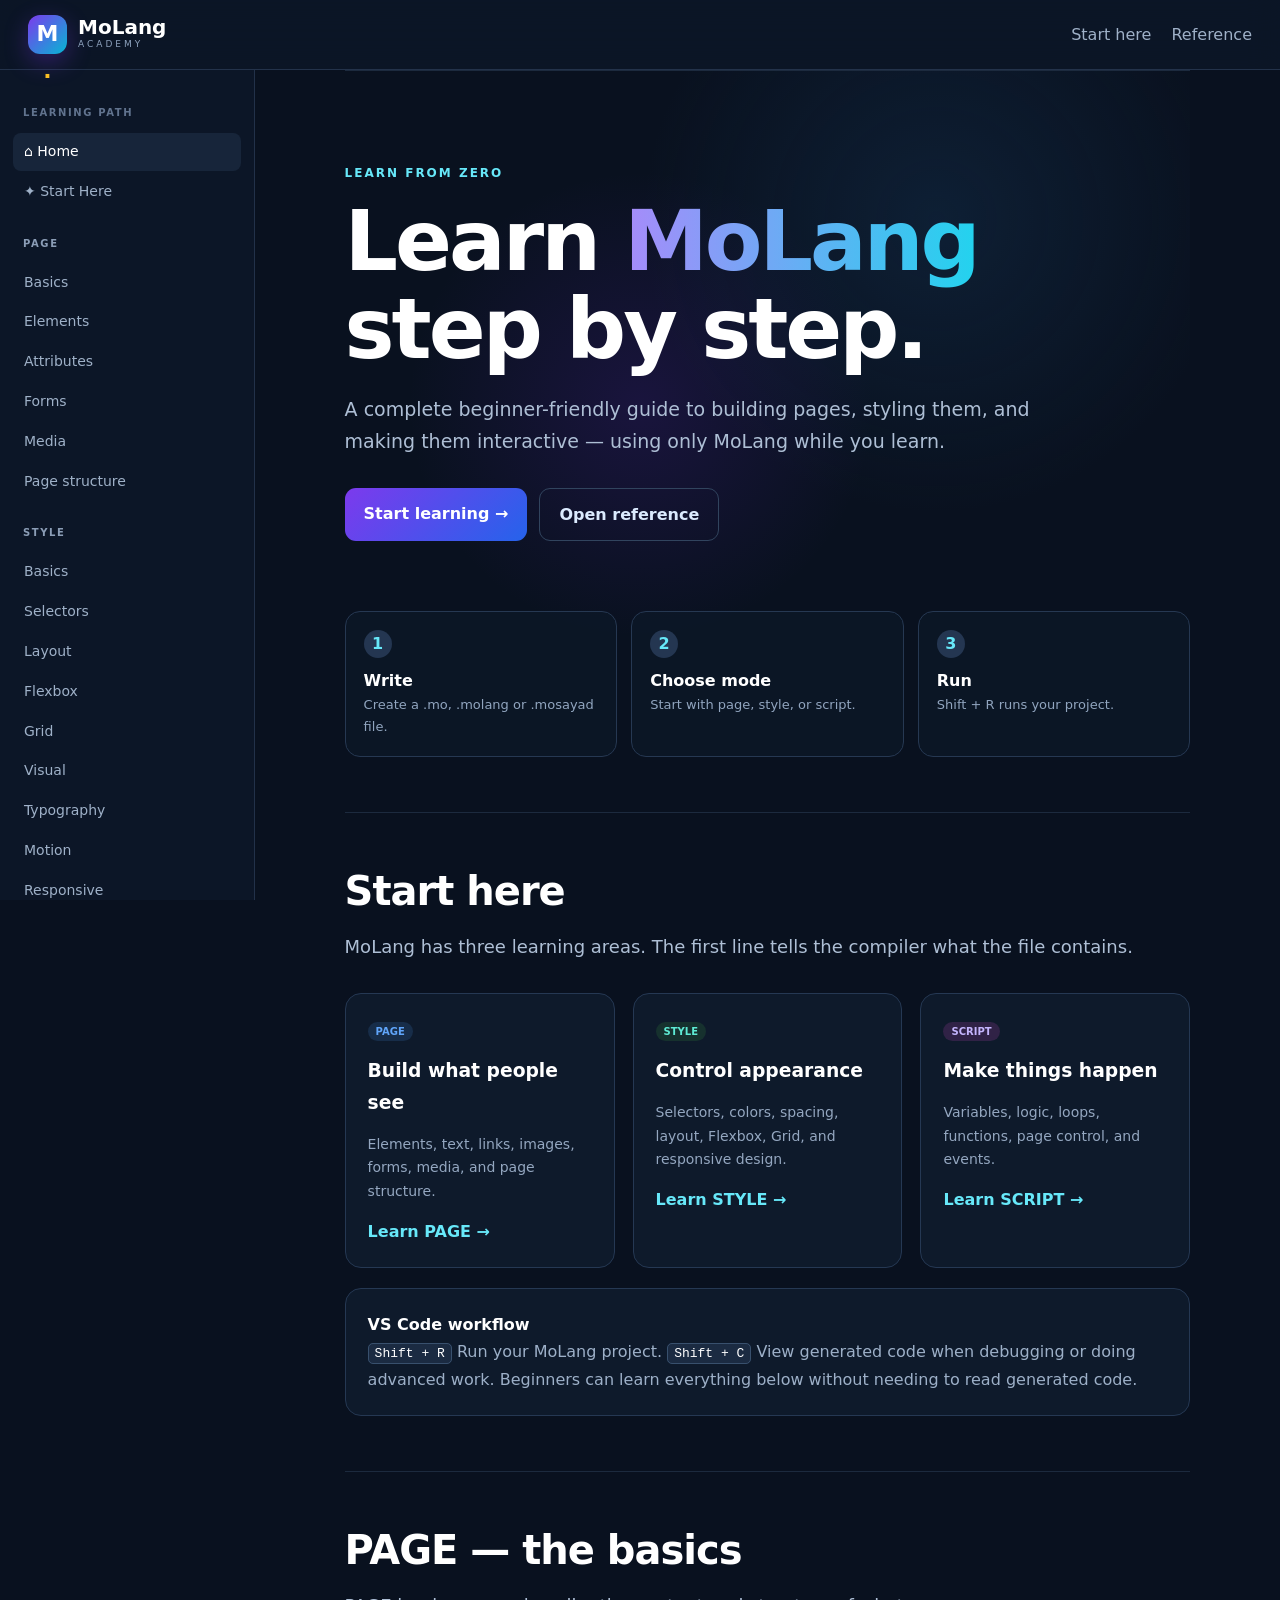
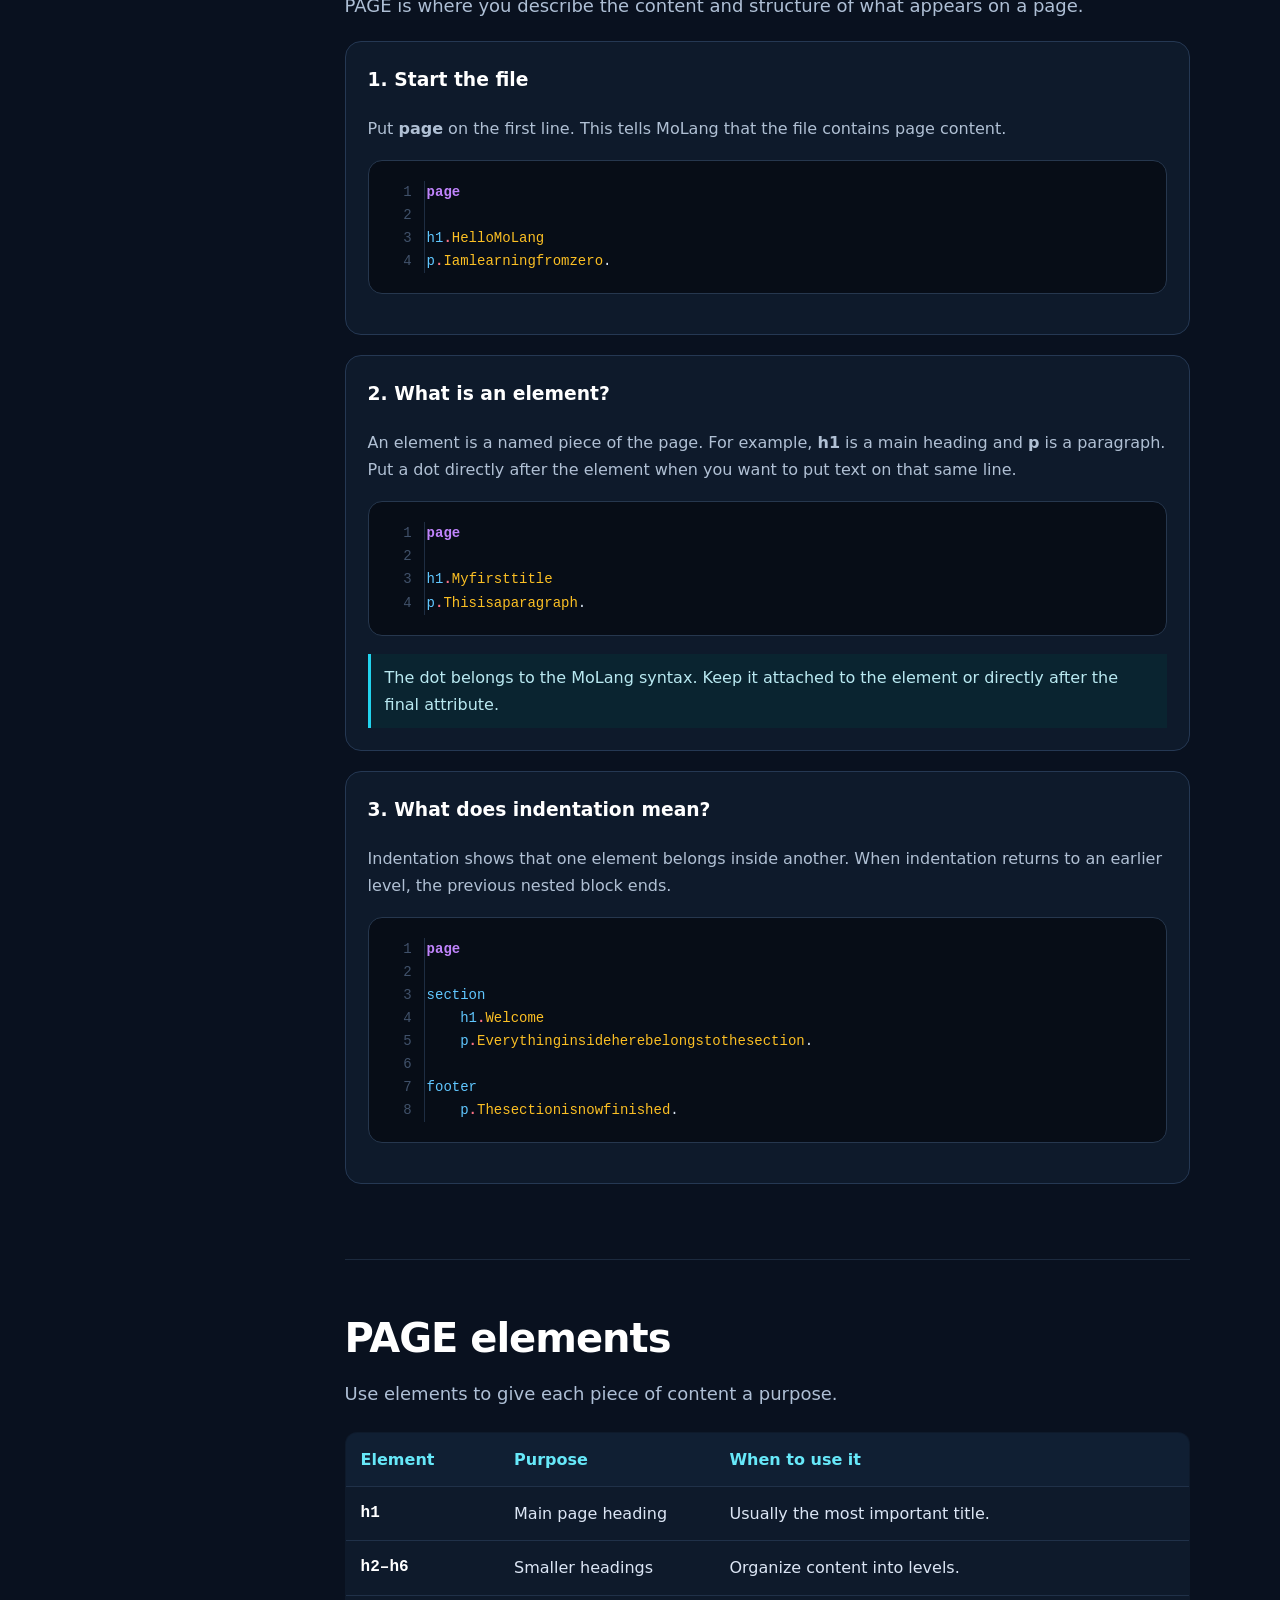
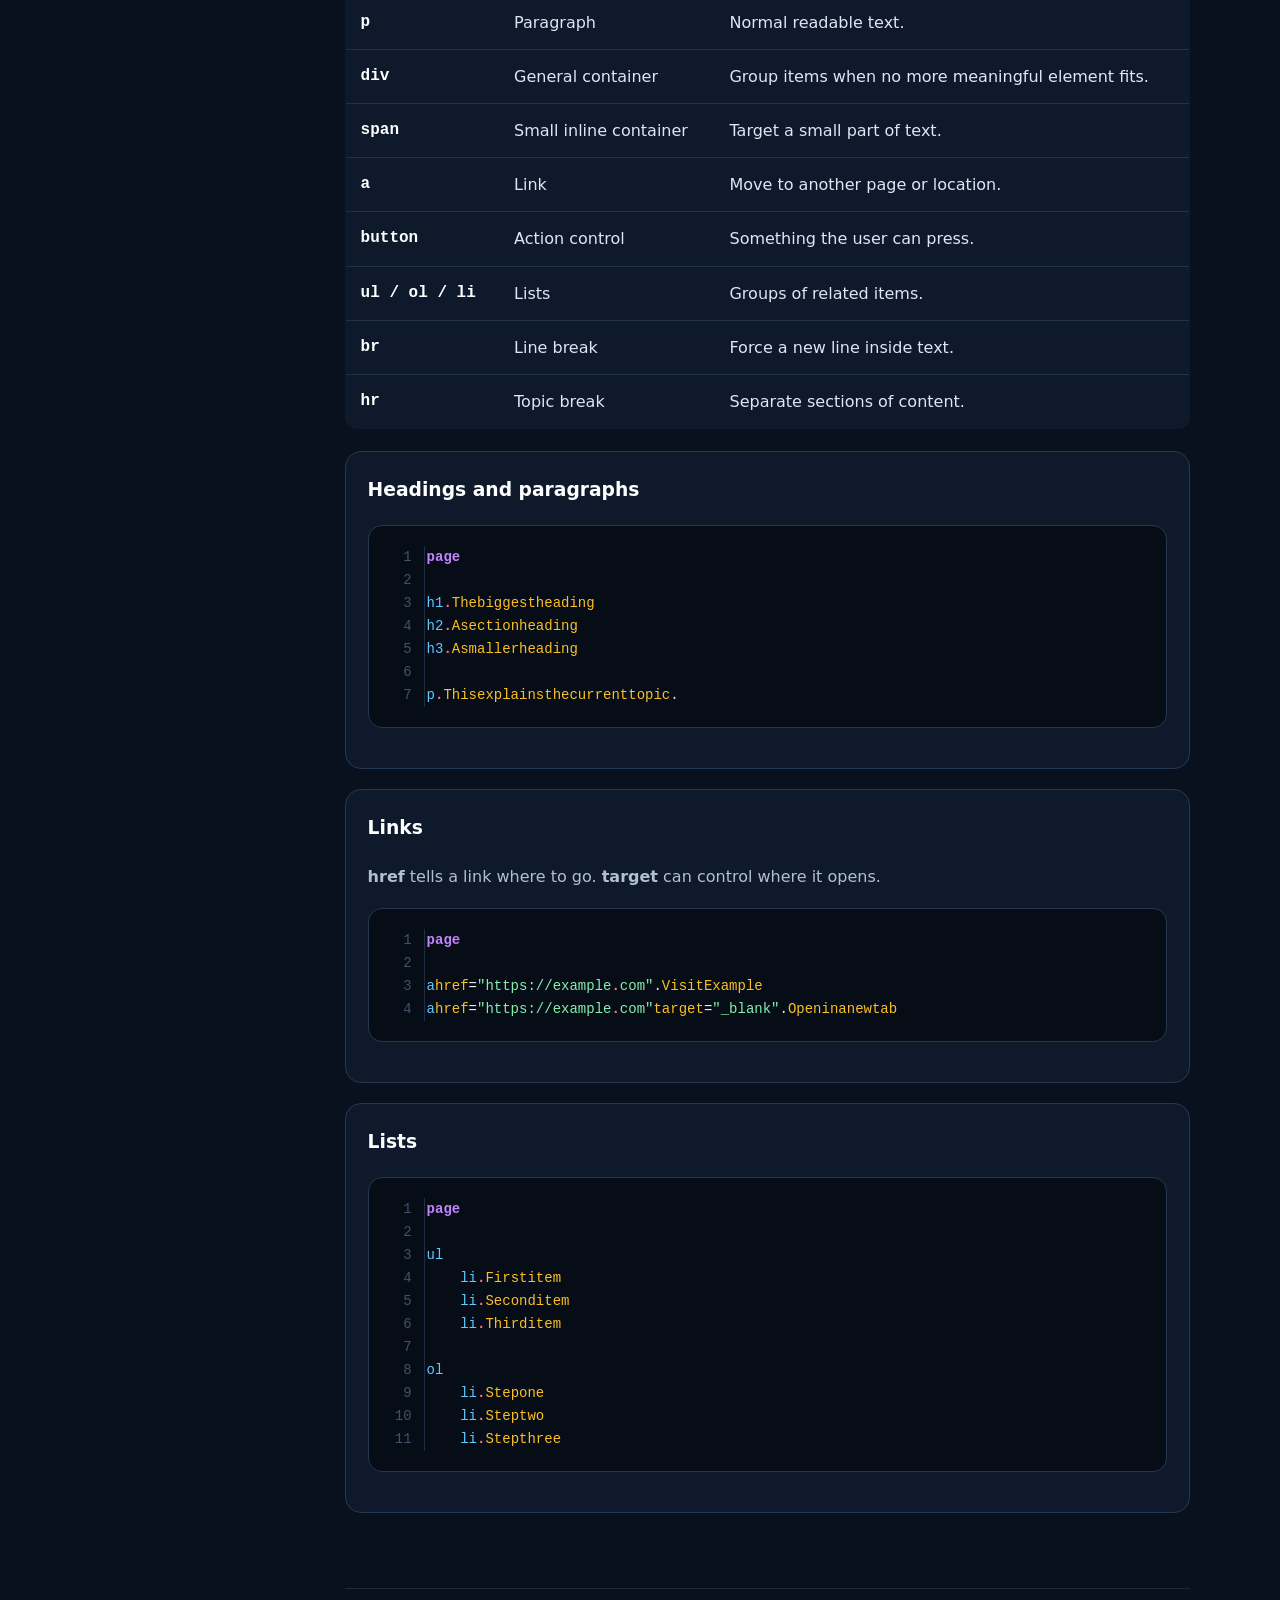
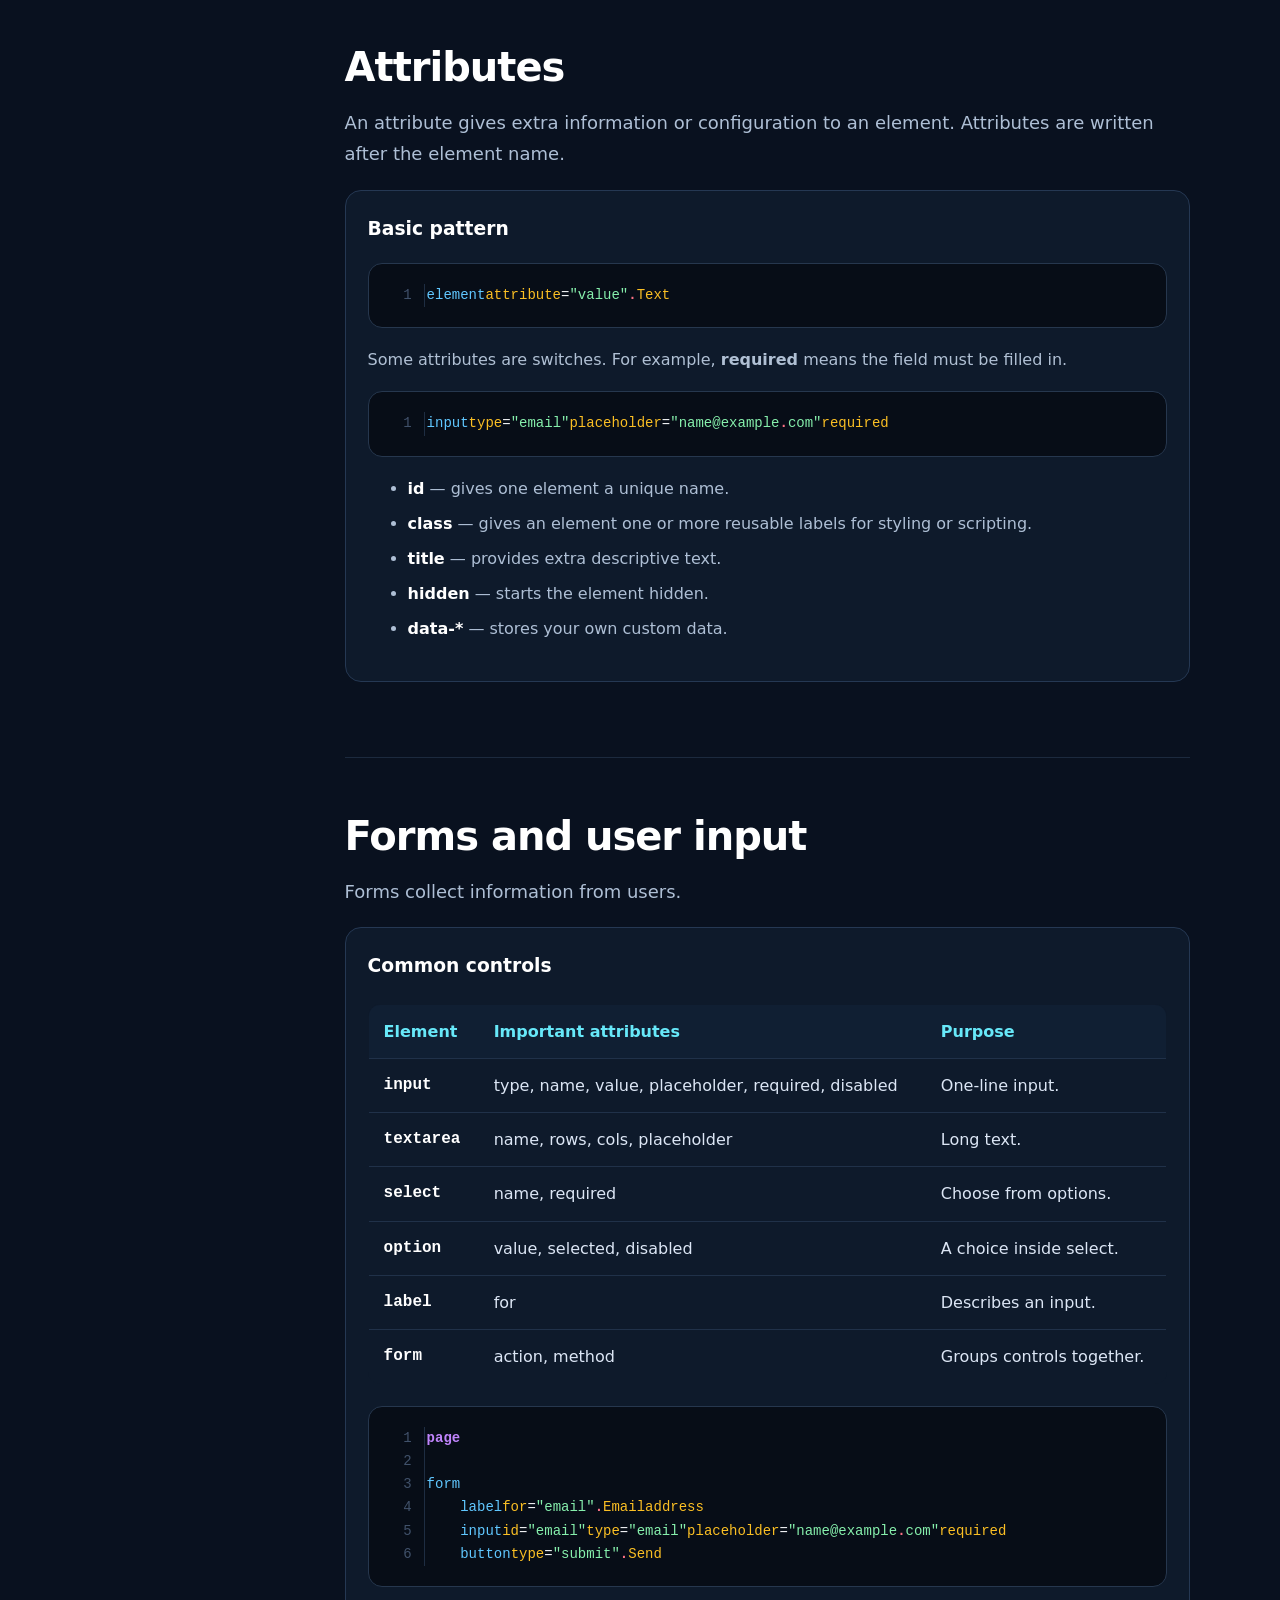
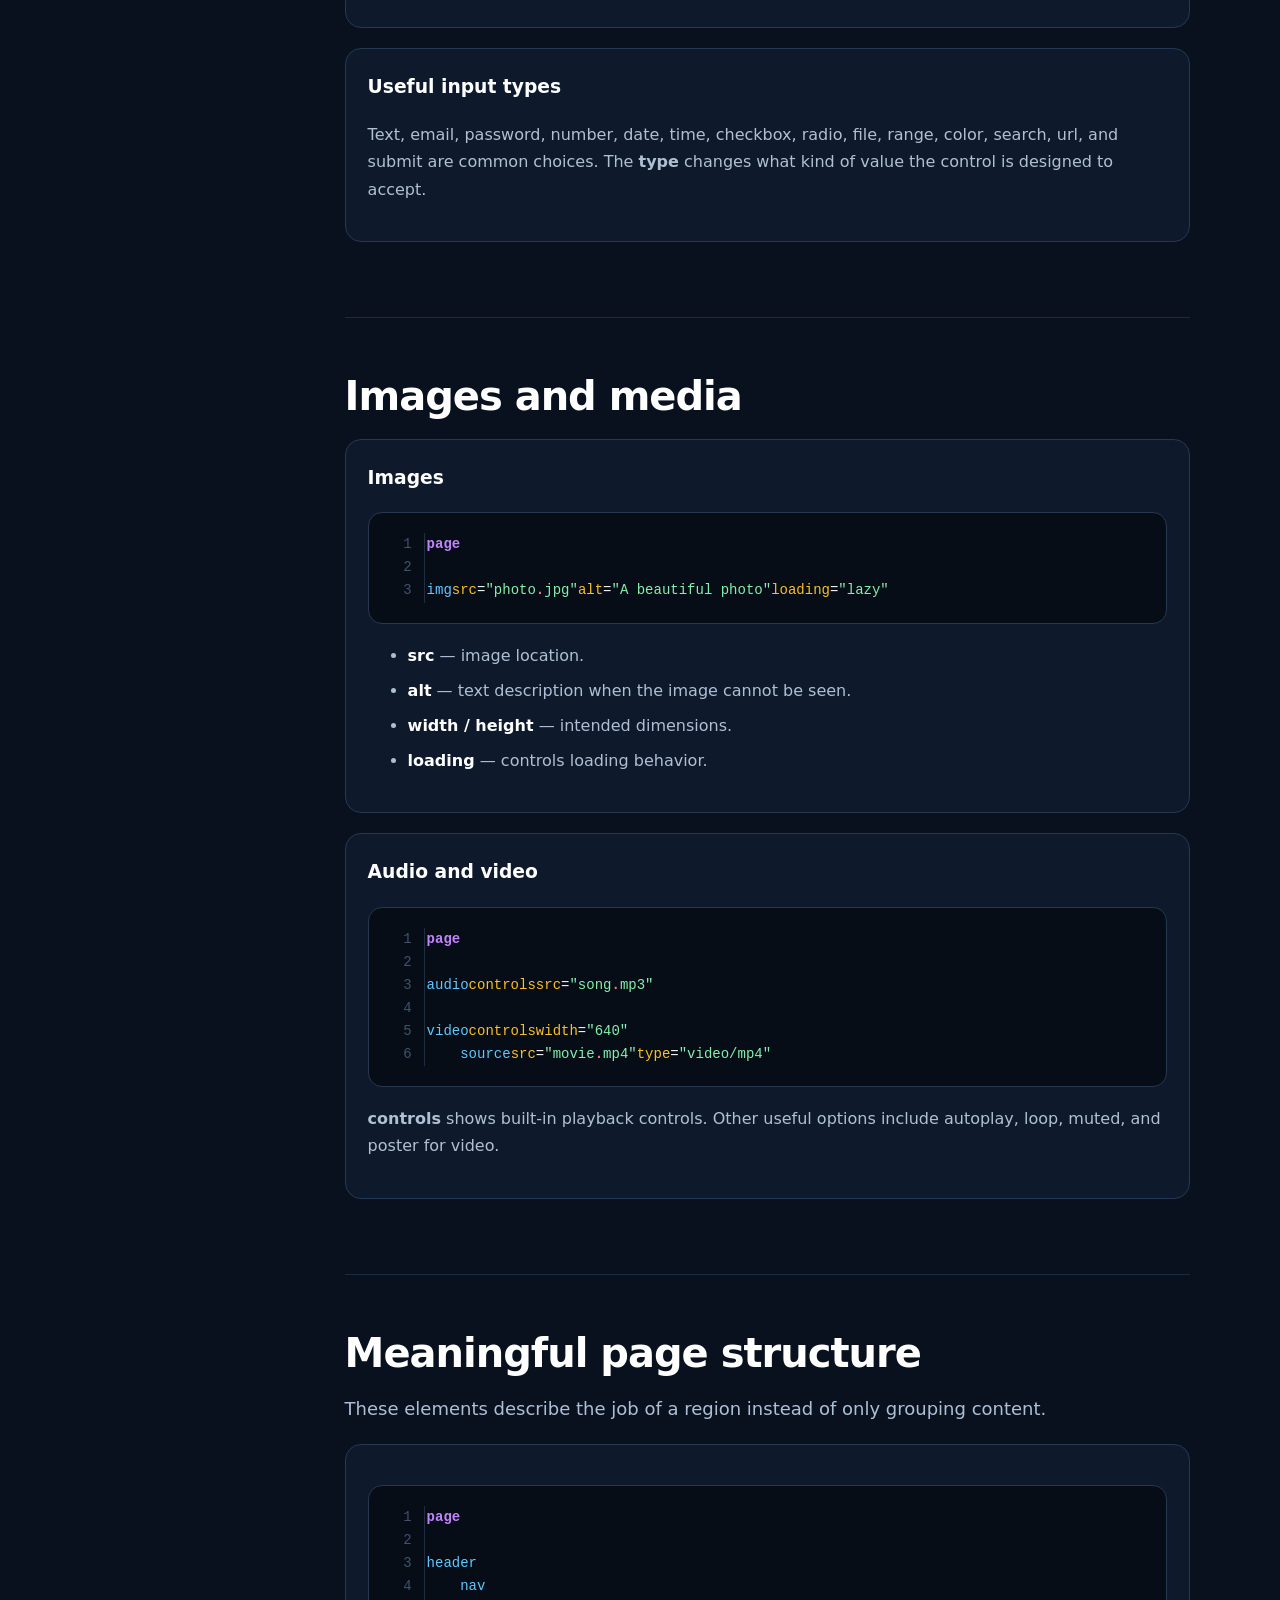
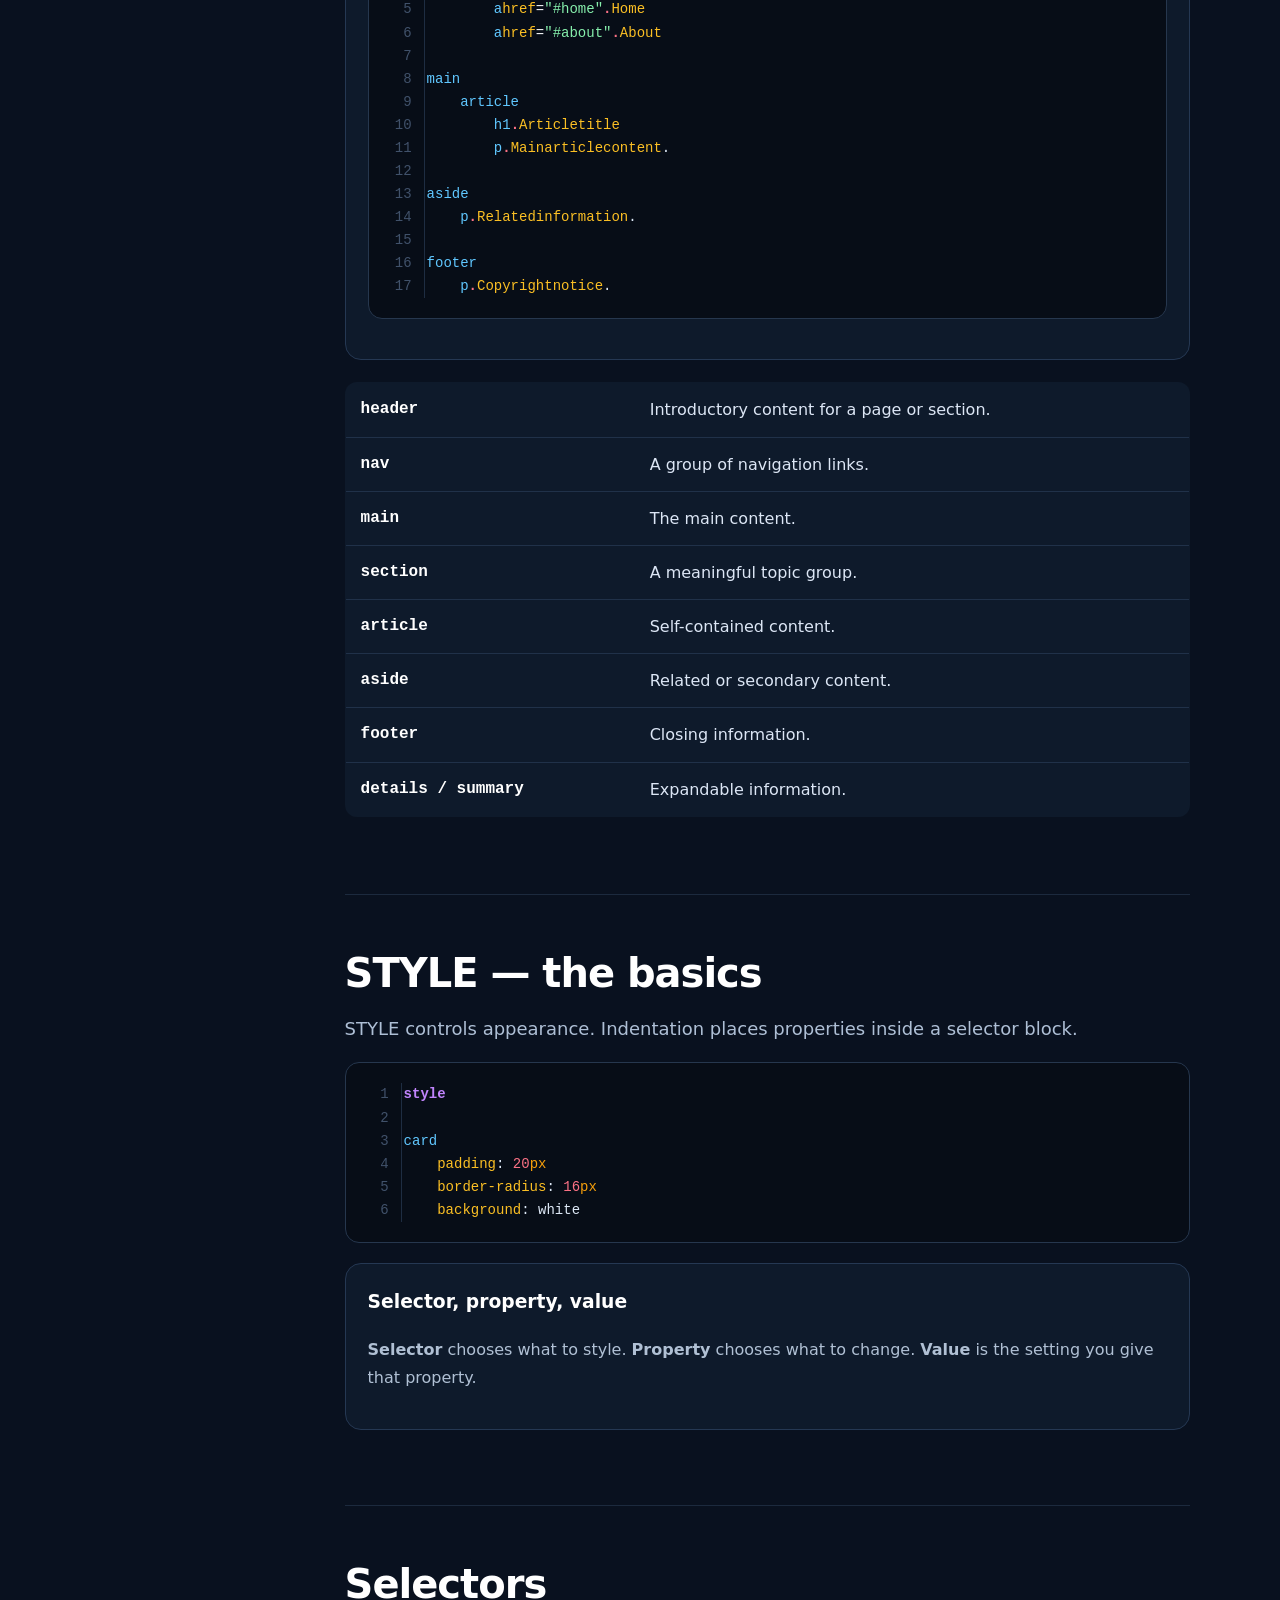
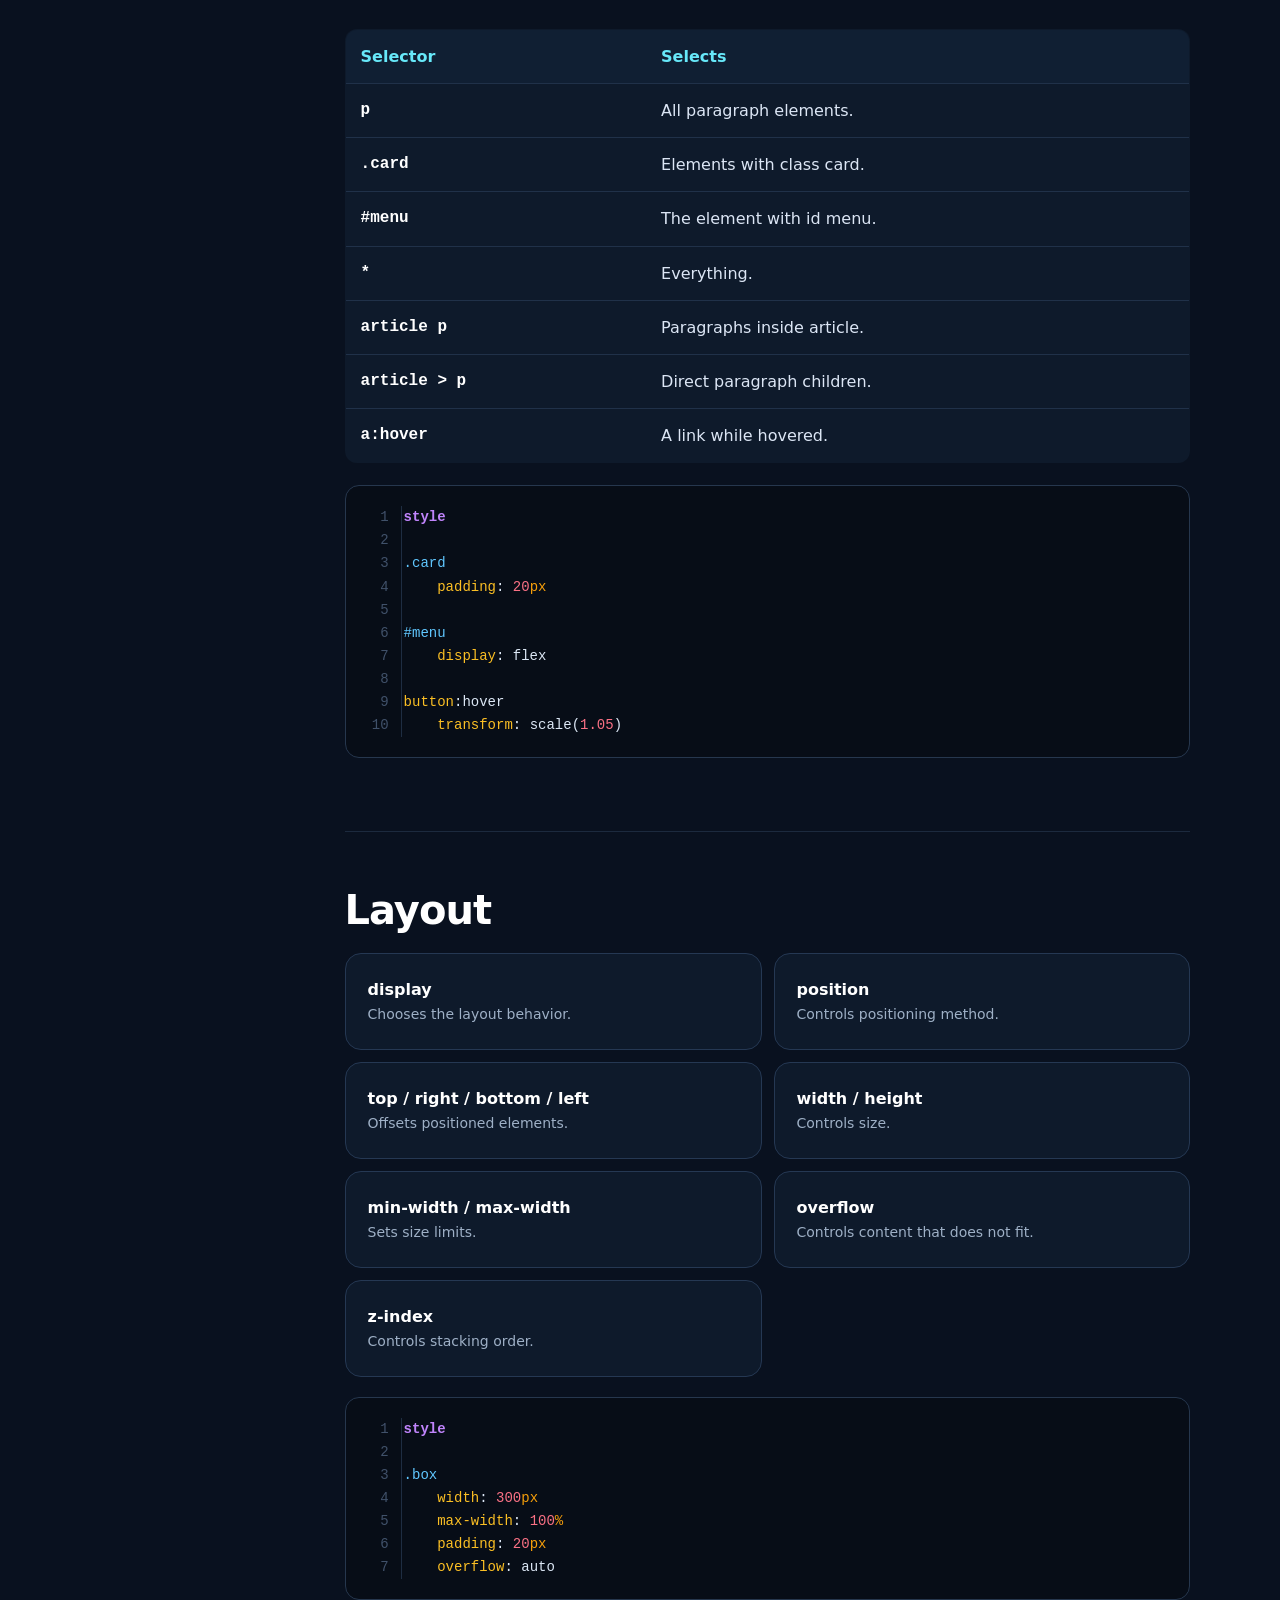
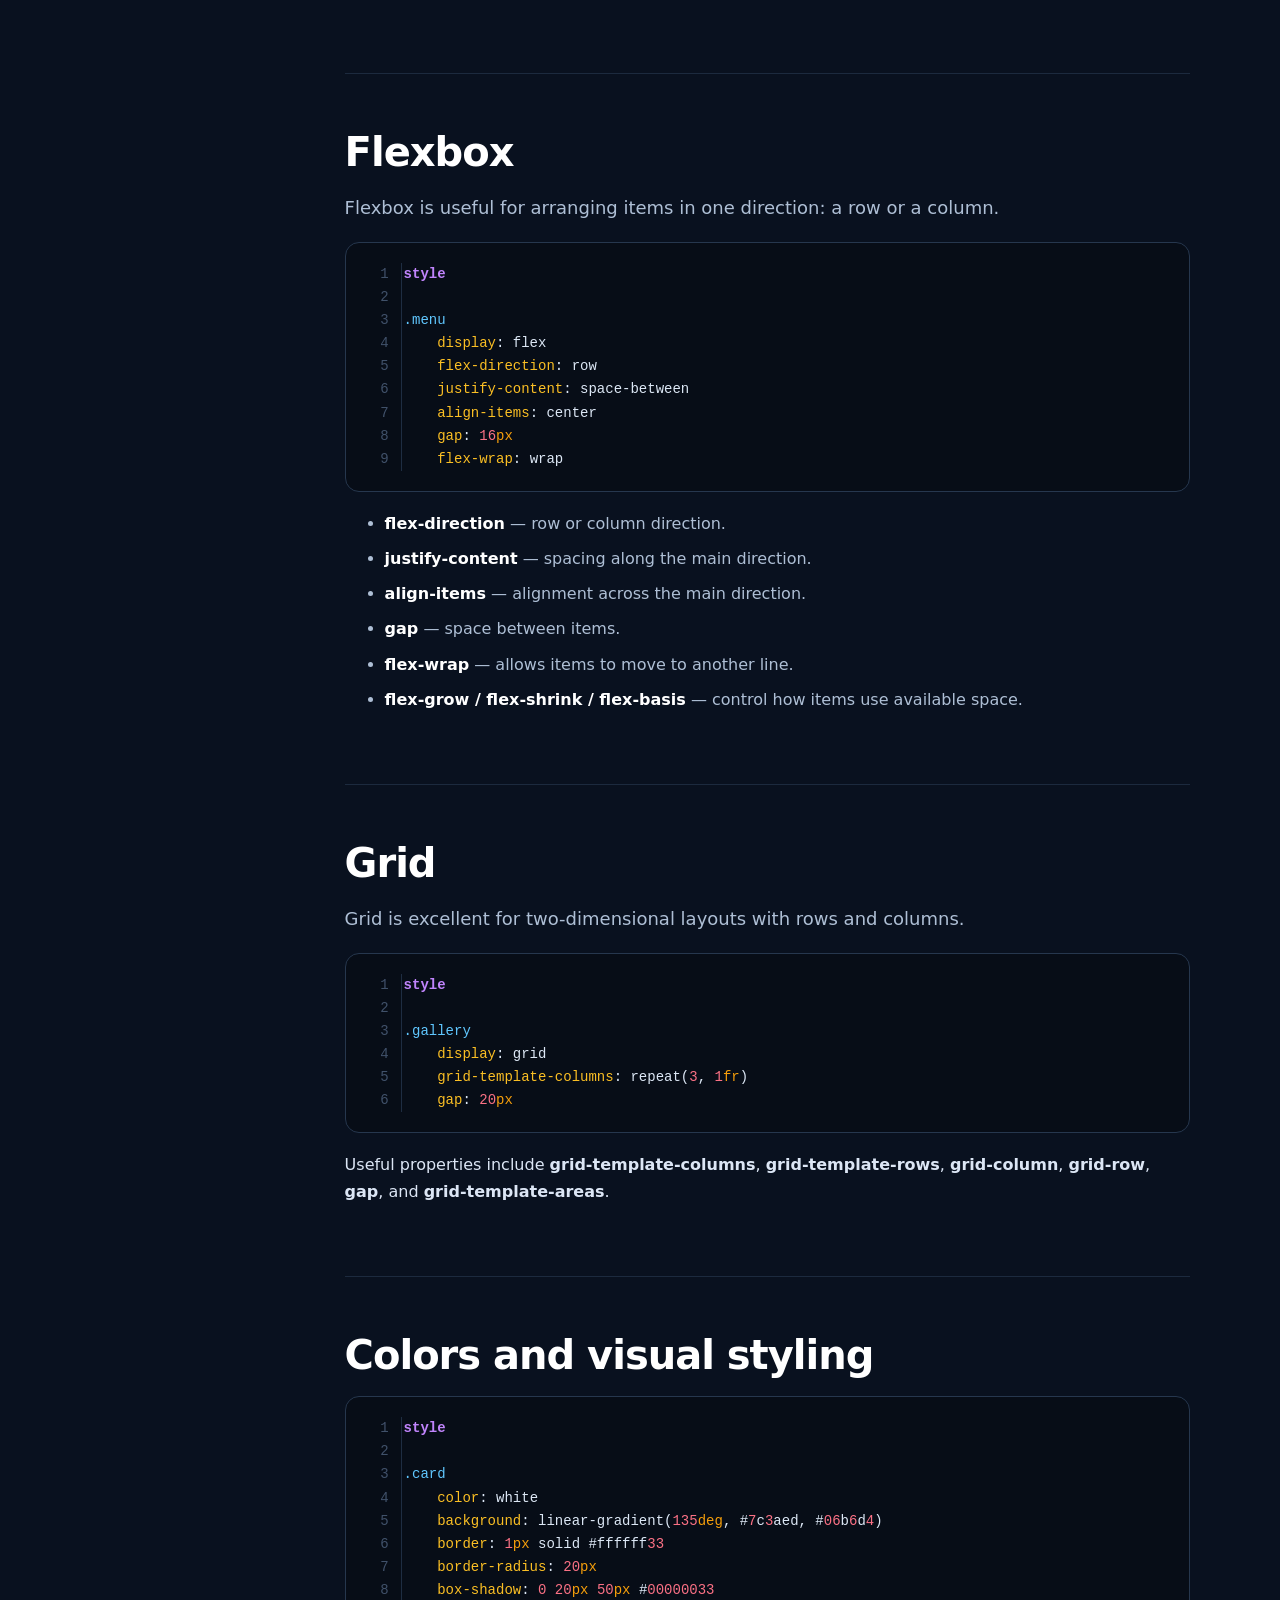
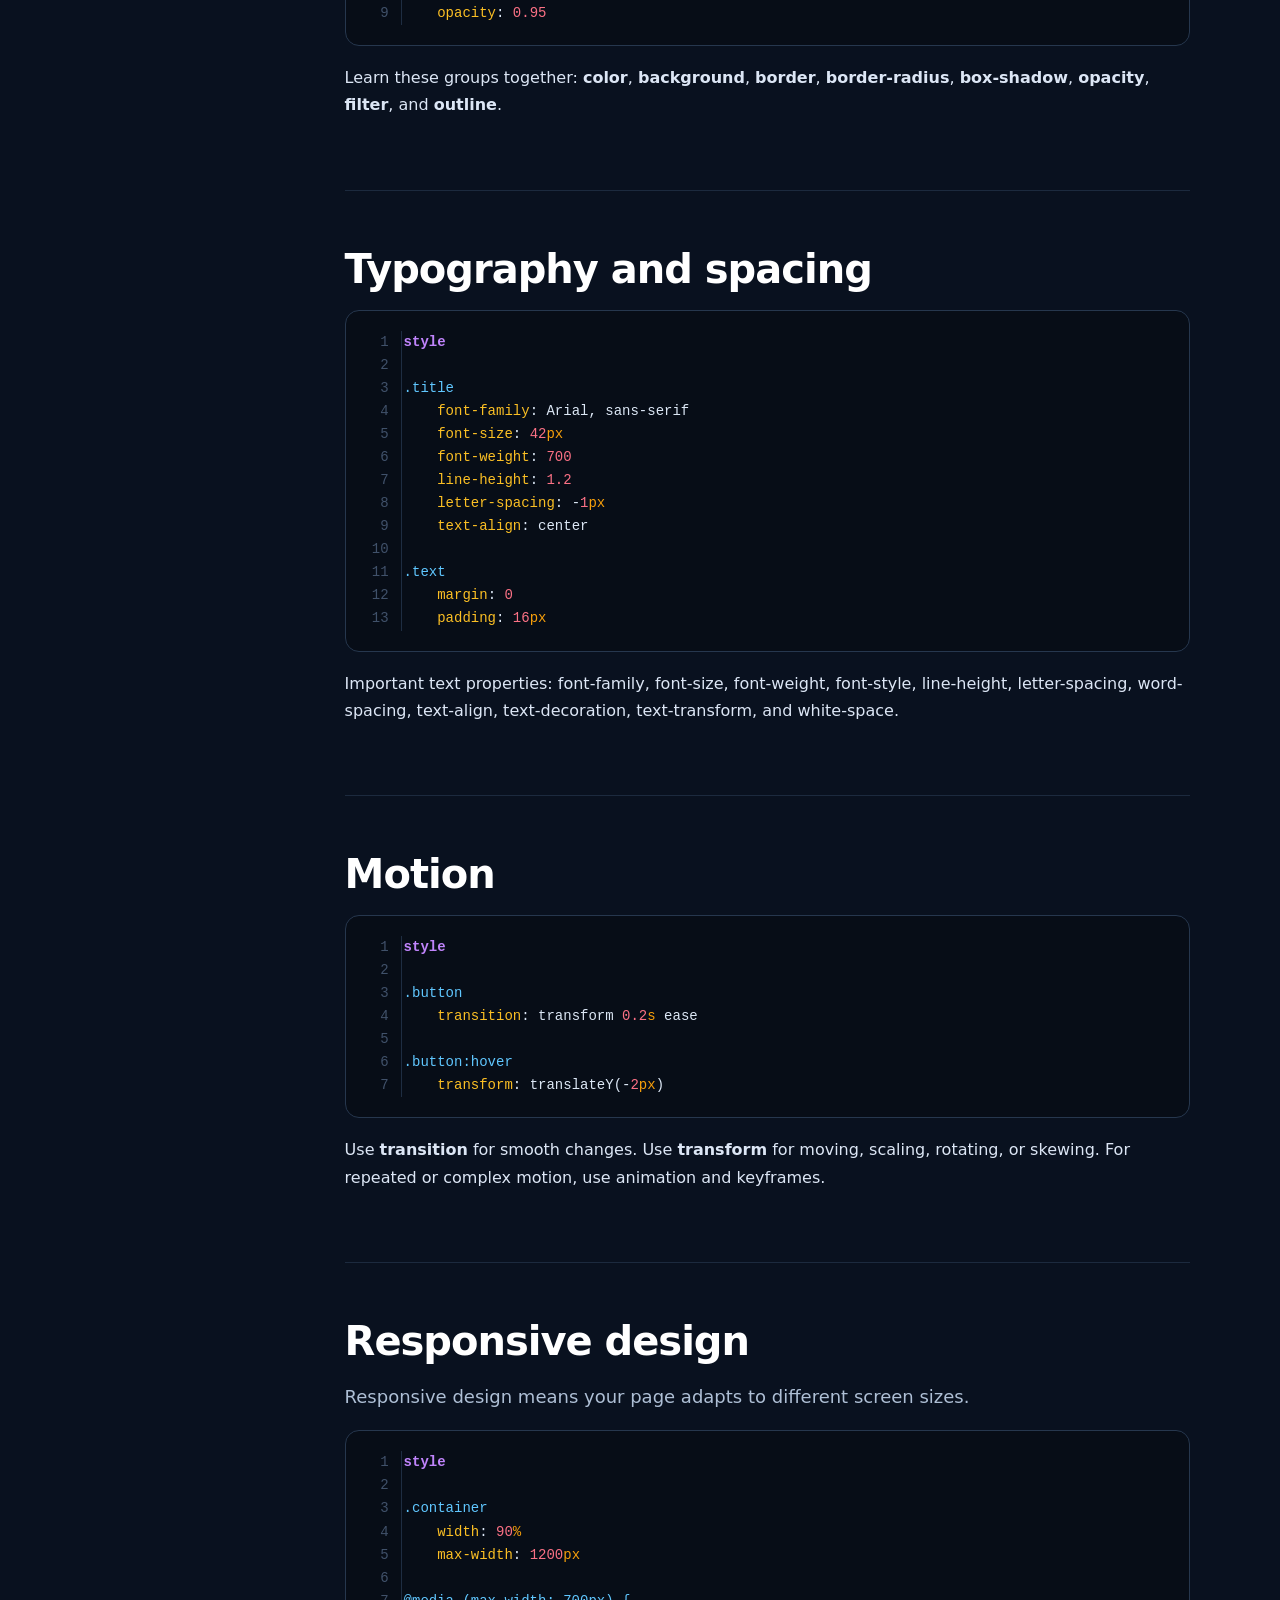
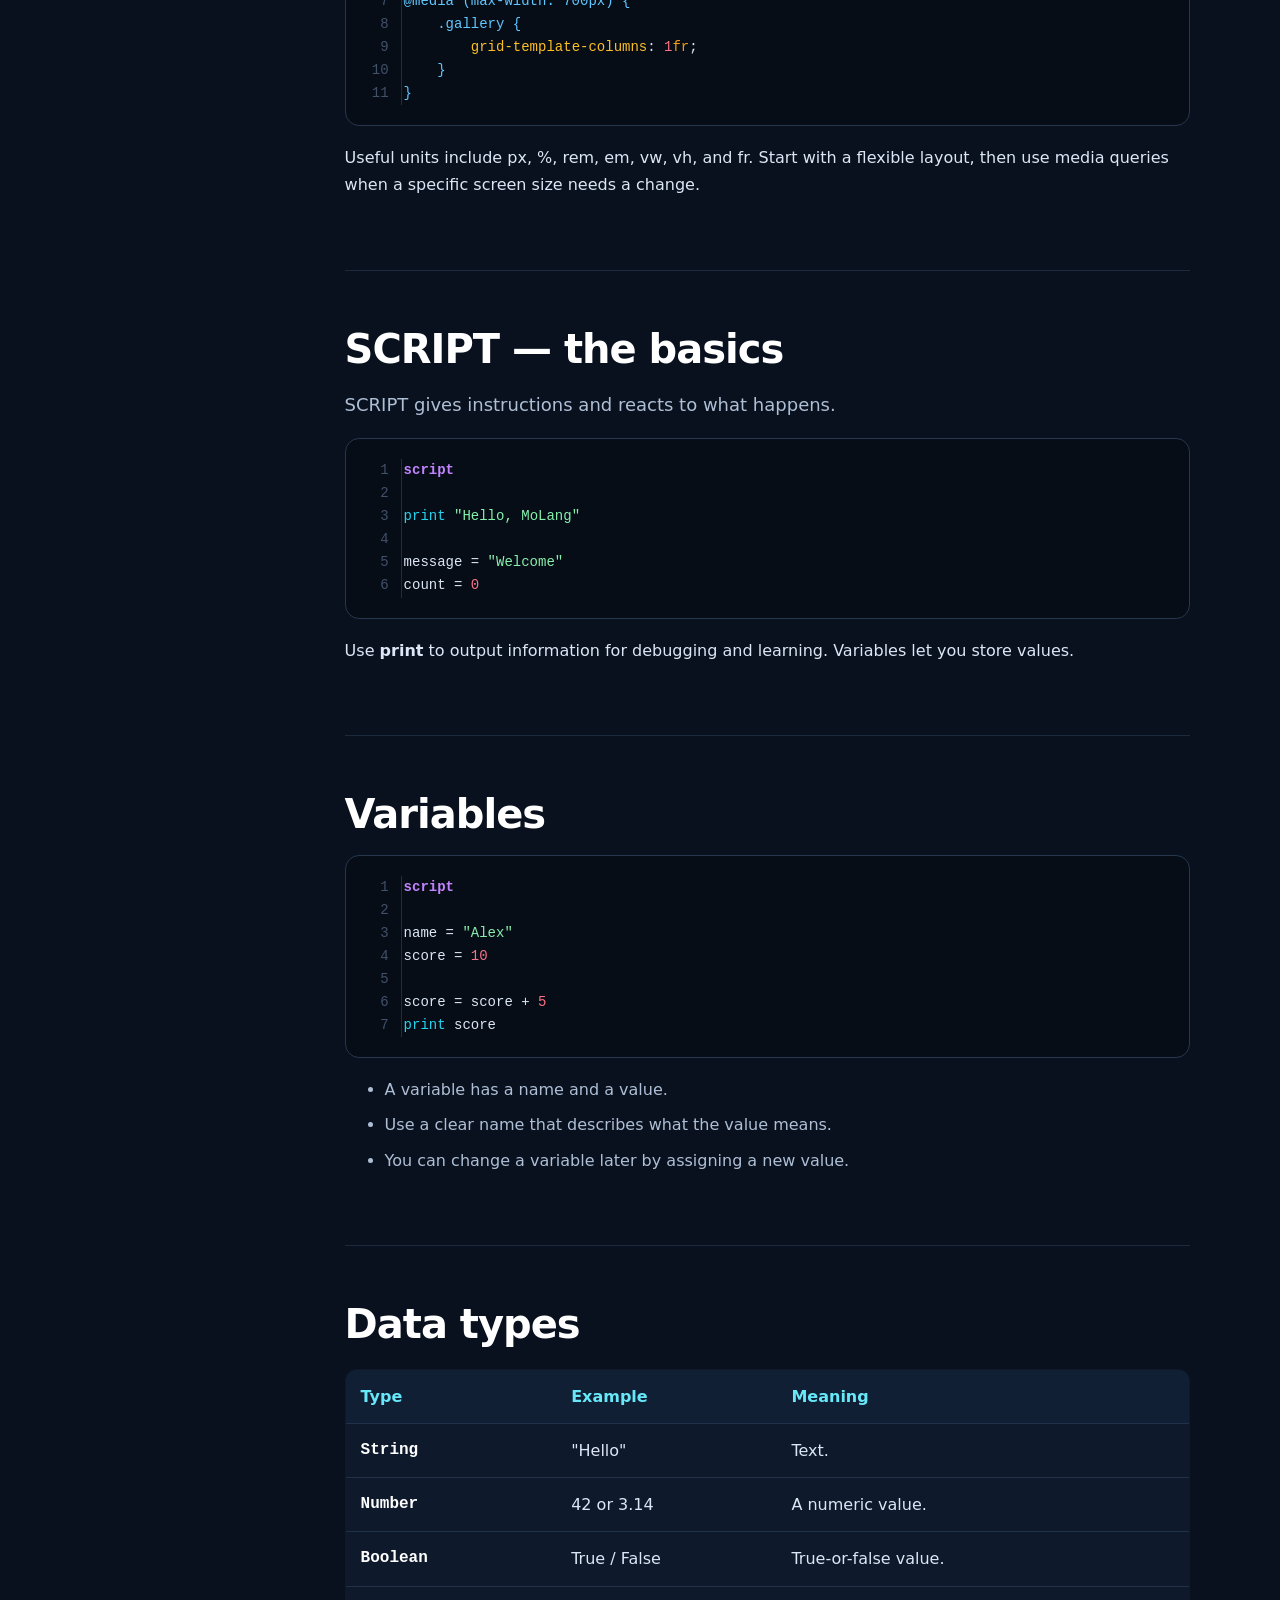
==== learn_molang/index.html @ c2654021 "frintf" ====
<!doctype html>
<html lang="en">
<head>
<meta charset="UTF-8">
<meta name="viewport" content="width=device-width,initial-scale=1">
<title>MoLang Academy</title>
<link rel="stylesheet" href="css/style.css">
</head>
<body>
<header class="topbar">
  <button class="mobile-menu" id="mobileMenu" aria-label="Open menu">☰</button>
  <div class="brand"><div class="logo">M<span>.</span></div><div><strong>MoLang</strong><small>ACADEMY</small></div></div>
  <nav class="top-actions"><a href="#start">Start here</a><a href="#reference">Reference</a></nav>
</header>

<div class="app">
<aside class="sidebar" id="sidebar">
  <div class="sidebar-title">LEARNING PATH</div>
  <a class="nav active" href="#home">⌂ Home</a>
  <a class="nav" href="#start">✦ Start Here</a>
  <div class="group">PAGE</div>
  <a class="nav" href="#page-basics">Basics</a><a class="nav" href="#page-elements">Elements</a><a class="nav" href="#page-attributes">Attributes</a><a class="nav" href="#page-forms">Forms</a><a class="nav" href="#page-media">Media</a><a class="nav" href="#page-semantic">Page structure</a>
  <div class="group">STYLE</div>
  <a class="nav" href="#style-basics">Basics</a><a class="nav" href="#style-selectors">Selectors</a><a class="nav" href="#style-layout">Layout</a><a class="nav" href="#style-flex">Flexbox</a><a class="nav" href="#style-grid">Grid</a><a class="nav" href="#style-visual">Visual</a><a class="nav" href="#style-text">Typography</a><a class="nav" href="#style-animation">Motion</a><a class="nav" href="#style-responsive">Responsive</a>
  <div class="group">SCRIPT</div>
  <a class="nav" href="#script-basics">Basics</a><a class="nav" href="#script-variables">Variables</a><a class="nav" href="#script-types">Data types</a><a class="nav" href="#script-operators">Operators</a><a class="nav" href="#script-conditions">Conditions</a><a class="nav" href="#script-loops">Loops</a><a class="nav" href="#script-functions">Functions</a><a class="nav" href="#script-dom">Page control</a><a class="nav" href="#script-events">Events</a><a class="nav" href="#reference">Full reference</a>
</aside>

<main class="content">
<section id="home" class="hero">
  <div class="eyebrow">LEARN FROM ZERO</div>
  <h1>Learn <span>MoLang</span><br>step by step.</h1>
  <p>A complete beginner-friendly guide to building pages, styling them, and making them interactive — using only MoLang while you learn.</p>
  <div class="hero-actions"><a class="btn primary" href="#start">Start learning →</a><a class="btn" href="#reference">Open reference</a></div>
  <div class="workflow"><div><b>1</b><strong>Write</strong><span>Create a .mo, .molang or .mosayad file.</span></div><div><b>2</b><strong>Choose mode</strong><span>Start with page, style, or script.</span></div><div><b>3</b><strong>Run</strong><span>Shift + R runs your project.</span></div></div>
</section>

<section id="start">
<h2>Start here</h2>
<p class="lead">MoLang has three learning areas. The first line tells the compiler what the file contains.</p>
<div class="cards">
<div class="card"><span class="pill page">PAGE</span><h3>Build what people see</h3><p>Elements, text, links, images, forms, media, and page structure.</p><a href="#page-basics">Learn PAGE →</a></div>
<div class="card"><span class="pill style">STYLE</span><h3>Control appearance</h3><p>Selectors, colors, spacing, layout, Flexbox, Grid, and responsive design.</p><a href="#style-basics">Learn STYLE →</a></div>
<div class="card"><span class="pill script">SCRIPT</span><h3>Make things happen</h3><p>Variables, logic, loops, functions, page control, and events.</p><a href="#script-basics">Learn SCRIPT →</a></div>
</div>
<div class="note"><strong>VS Code workflow</strong><br><kbd>Shift + R</kbd> Run your MoLang project. <kbd>Shift + C</kbd> View generated code when debugging or doing advanced work. Beginners can learn everything below without needing to read generated code.</div>
</section>

<section id="page-basics"><h2>PAGE — the basics</h2>
<p class="lead">PAGE is where you describe the content and structure of what appears on a page.</p>
<div class="lesson"><h3>1. Start the file</h3><p>Put <b>page</b> on the first line. This tells MoLang that the file contains page content.</p><pre data-lang="page">page

h1. Hello MoLang
p. I am learning from zero.</pre></div>
<div class="lesson"><h3>2. What is an element?</h3><p>An element is a named piece of the page. For example, <b>h1</b> is a main heading and <b>p</b> is a paragraph. Put a dot directly after the element when you want to put text on that same line.</p><pre data-lang="page">page

h1. My first title
p. This is a paragraph.</pre><div class="tip">The dot belongs to the MoLang syntax. Keep it attached to the element or directly after the final attribute.</div></div>
<div class="lesson"><h3>3. What does indentation mean?</h3><p>Indentation shows that one element belongs inside another. When indentation returns to an earlier level, the previous nested block ends.</p><pre data-lang="page">page

section
    h1. Welcome
    p. Everything inside here belongs to the section.

footer
    p. The section is now finished.</pre></div>
</section>

<section id="page-elements"><h2>PAGE elements</h2><p class="lead">Use elements to give each piece of content a purpose.</p>
<div class="table-wrap"><table><thead><tr><th>Element</th><th>Purpose</th><th>When to use it</th></tr></thead><tbody>
<tr><td>h1</td><td>Main page heading</td><td>Usually the most important title.</td></tr><tr><td>h2–h6</td><td>Smaller headings</td><td>Organize content into levels.</td></tr><tr><td>p</td><td>Paragraph</td><td>Normal readable text.</td></tr><tr><td>div</td><td>General container</td><td>Group items when no more meaningful element fits.</td></tr><tr><td>span</td><td>Small inline container</td><td>Target a small part of text.</td></tr><tr><td>a</td><td>Link</td><td>Move to another page or location.</td></tr><tr><td>button</td><td>Action control</td><td>Something the user can press.</td></tr><tr><td>ul / ol / li</td><td>Lists</td><td>Groups of related items.</td></tr><tr><td>br</td><td>Line break</td><td>Force a new line inside text.</td></tr><tr><td>hr</td><td>Topic break</td><td>Separate sections of content.</td></tr>
</tbody></table></div>
<div class="lesson"><h3>Headings and paragraphs</h3><pre data-lang="page">page

h1. The biggest heading
h2. A section heading
h3. A smaller heading

p. This explains the current topic.</pre></div>
<div class="lesson"><h3>Links</h3><p><b>href</b> tells a link where to go. <b>target</b> can control where it opens.</p><pre data-lang="page">page

a href="https://example.com". Visit Example
a href="https://example.com" target="_blank". Open in a new tab</pre></div>
<div class="lesson"><h3>Lists</h3><pre data-lang="page">page

ul
    li. First item
    li. Second item
    li. Third item

ol
    li. Step one
    li. Step two
    li. Step three</pre></div>
</section>

<section id="page-attributes"><h2>Attributes</h2><p class="lead">An attribute gives extra information or configuration to an element. Attributes are written after the element name.</p>
<div class="lesson"><h3>Basic pattern</h3><pre data-lang="page">element attribute="value". Text</pre><p>Some attributes are switches. For example, <b>required</b> means the field must be filled in.</p><pre data-lang="page">input type="email" placeholder="name@example.com" required</pre>
<ul class="details"><li><b>id</b> — gives one element a unique name.</li><li><b>class</b> — gives an element one or more reusable labels for styling or scripting.</li><li><b>title</b> — provides extra descriptive text.</li><li><b>hidden</b> — starts the element hidden.</li><li><b>data-*</b> — stores your own custom data.</li></ul></div>
</section>

<section id="page-forms"><h2>Forms and user input</h2><p class="lead">Forms collect information from users.</p>
<div class="lesson"><h3>Common controls</h3><div class="table-wrap"><table><thead><tr><th>Element</th><th>Important attributes</th><th>Purpose</th></tr></thead><tbody>
<tr><td>input</td><td>type, name, value, placeholder, required, disabled</td><td>One-line input.</td></tr><tr><td>textarea</td><td>name, rows, cols, placeholder</td><td>Long text.</td></tr><tr><td>select</td><td>name, required</td><td>Choose from options.</td></tr><tr><td>option</td><td>value, selected, disabled</td><td>A choice inside select.</td></tr><tr><td>label</td><td>for</td><td>Describes an input.</td></tr><tr><td>form</td><td>action, method</td><td>Groups controls together.</td></tr></tbody></table></div>
<pre data-lang="page">page

form
    label for="email". Email address
    input id="email" type="email" placeholder="name@example.com" required
    button type="submit". Send</pre></div>
<div class="lesson"><h3>Useful input types</h3><p>Text, email, password, number, date, time, checkbox, radio, file, range, color, search, url, and submit are common choices. The <b>type</b> changes what kind of value the control is designed to accept.</p></div>
</section>

<section id="page-media"><h2>Images and media</h2>
<div class="lesson"><h3>Images</h3><pre data-lang="page">page

img src="photo.jpg" alt="A beautiful photo" loading="lazy"</pre><ul class="details"><li><b>src</b> — image location.</li><li><b>alt</b> — text description when the image cannot be seen.</li><li><b>width / height</b> — intended dimensions.</li><li><b>loading</b> — controls loading behavior.</li></ul></div>
<div class="lesson"><h3>Audio and video</h3><pre data-lang="page">page

audio controls src="song.mp3"

video controls width="640"
    source src="movie.mp4" type="video/mp4"</pre><p><b>controls</b> shows built-in playback controls. Other useful options include autoplay, loop, muted, and poster for video.</p></div>
</section>

<section id="page-semantic"><h2>Meaningful page structure</h2><p class="lead">These elements describe the job of a region instead of only grouping content.</p>
<div class="lesson"><pre data-lang="page">page

header
    nav
        a href="#home". Home
        a href="#about". About

main
    article
        h1. Article title
        p. Main article content.

aside
    p. Related information.

footer
    p. Copyright notice.</pre></div>
<div class="table-wrap"><table><tbody><tr><td>header</td><td>Introductory content for a page or section.</td></tr><tr><td>nav</td><td>A group of navigation links.</td></tr><tr><td>main</td><td>The main content.</td></tr><tr><td>section</td><td>A meaningful topic group.</td></tr><tr><td>article</td><td>Self-contained content.</td></tr><tr><td>aside</td><td>Related or secondary content.</td></tr><tr><td>footer</td><td>Closing information.</td></tr><tr><td>details / summary</td><td>Expandable information.</td></tr></tbody></table></div>
</section>

<section id="style-basics"><h2>STYLE — the basics</h2><p class="lead">STYLE controls appearance. Indentation places properties inside a selector block.</p><pre data-lang="style">style

card
    padding: 20px
    border-radius: 16px
    background: white</pre><div class="lesson"><h3>Selector, property, value</h3><p><b>Selector</b> chooses what to style. <b>Property</b> chooses what to change. <b>Value</b> is the setting you give that property.</p></div></section>

<section id="style-selectors"><h2>Selectors</h2><div class="table-wrap"><table><thead><tr><th>Selector</th><th>Selects</th></tr></thead><tbody>
<tr><td>p</td><td>All paragraph elements.</td></tr><tr><td>.card</td><td>Elements with class card.</td></tr><tr><td>#menu</td><td>The element with id menu.</td></tr><tr><td>*</td><td>Everything.</td></tr><tr><td>article p</td><td>Paragraphs inside article.</td></tr><tr><td>article > p</td><td>Direct paragraph children.</td></tr><tr><td>a:hover</td><td>A link while hovered.</td></tr></tbody></table></div><pre data-lang="style">style

.card
    padding: 20px

#menu
    display: flex

button:hover
    transform: scale(1.05)</pre></section>

<section id="style-layout"><h2>Layout</h2><div class="property-grid">
<div><b>display</b><span>Chooses the layout behavior.</span></div><div><b>position</b><span>Controls positioning method.</span></div><div><b>top / right / bottom / left</b><span>Offsets positioned elements.</span></div><div><b>width / height</b><span>Controls size.</span></div><div><b>min-width / max-width</b><span>Sets size limits.</span></div><div><b>overflow</b><span>Controls content that does not fit.</span></div><div><b>z-index</b><span>Controls stacking order.</span></div></div>
<pre data-lang="style">style

.box
    width: 300px
    max-width: 100%
    padding: 20px
    overflow: auto</pre></section>

<section id="style-flex"><h2>Flexbox</h2><p class="lead">Flexbox is useful for arranging items in one direction: a row or a column.</p><pre data-lang="style">style

.menu
    display: flex
    flex-direction: row
    justify-content: space-between
    align-items: center
    gap: 16px
    flex-wrap: wrap</pre><ul class="details"><li><b>flex-direction</b> — row or column direction.</li><li><b>justify-content</b> — spacing along the main direction.</li><li><b>align-items</b> — alignment across the main direction.</li><li><b>gap</b> — space between items.</li><li><b>flex-wrap</b> — allows items to move to another line.</li><li><b>flex-grow / flex-shrink / flex-basis</b> — control how items use available space.</li></ul></section>

<section id="style-grid"><h2>Grid</h2><p class="lead">Grid is excellent for two-dimensional layouts with rows and columns.</p><pre data-lang="style">style

.gallery
    display: grid
    grid-template-columns: repeat(3, 1fr)
    gap: 20px</pre><p>Useful properties include <b>grid-template-columns</b>, <b>grid-template-rows</b>, <b>grid-column</b>, <b>grid-row</b>, <b>gap</b>, and <b>grid-template-areas</b>.</p></section>

<section id="style-visual"><h2>Colors and visual styling</h2><pre data-lang="style">style

.card
    color: white
    background: linear-gradient(135deg, #7c3aed, #06b6d4)
    border: 1px solid #ffffff33
    border-radius: 20px
    box-shadow: 0 20px 50px #00000033
    opacity: 0.95</pre><p>Learn these groups together: <b>color</b>, <b>background</b>, <b>border</b>, <b>border-radius</b>, <b>box-shadow</b>, <b>opacity</b>, <b>filter</b>, and <b>outline</b>.</p></section>

<section id="style-text"><h2>Typography and spacing</h2><pre data-lang="style">style

.title
    font-family: Arial, sans-serif
    font-size: 42px
    font-weight: 700
    line-height: 1.2
    letter-spacing: -1px
    text-align: center

.text
    margin: 0
    padding: 16px</pre><p>Important text properties: font-family, font-size, font-weight, font-style, line-height, letter-spacing, word-spacing, text-align, text-decoration, text-transform, and white-space.</p></section>

<section id="style-animation"><h2>Motion</h2><pre data-lang="style">style

.button
    transition: transform 0.2s ease

.button:hover
    transform: translateY(-2px)</pre><p>Use <b>transition</b> for smooth changes. Use <b>transform</b> for moving, scaling, rotating, or skewing. For repeated or complex motion, use animation and keyframes.</p></section>

<section id="style-responsive"><h2>Responsive design</h2><p class="lead">Responsive design means your page adapts to different screen sizes.</p><pre data-lang="style">style

.container
    width: 90%
    max-width: 1200px

@media (max-width: 700px) {
    .gallery {
        grid-template-columns: 1fr;
    }
}</pre><p>Useful units include px, %, rem, em, vw, vh, and fr. Start with a flexible layout, then use media queries when a specific screen size needs a change.</p></section>

<section id="script-basics"><h2>SCRIPT — the basics</h2><p class="lead">SCRIPT gives instructions and reacts to what happens.</p><pre data-lang="script">script

print "Hello, MoLang"

message = "Welcome"
count = 0</pre><p>Use <b>print</b> to output information for debugging and learning. Variables let you store values.</p></section>

<section id="script-variables"><h2>Variables</h2><pre data-lang="script">script

name = "Alex"
score = 10

score = score + 5
print score</pre><ul class="details"><li>A variable has a name and a value.</li><li>Use a clear name that describes what the value means.</li><li>You can change a variable later by assigning a new value.</li></ul></section>

<section id="script-types"><h2>Data types</h2><div class="table-wrap"><table><thead><tr><th>Type</th><th>Example</th><th>Meaning</th></tr></thead><tbody><tr><td>String</td><td>"Hello"</td><td>Text.</td></tr><tr><td>Number</td><td>42 or 3.14</td><td>A numeric value.</td></tr><tr><td>Boolean</td><td>True / False</td><td>True-or-false value.</td></tr><tr><td>Empty value</td><td>None</td><td>No value.</td></tr><tr><td>Array</td><td>[1, 2, 3]</td><td>An ordered collection.</td></tr><tr><td>Object</td><td>{ name: "A" }</td><td>A collection of named values.</td></tr></tbody></table></div></section>

<section id="script-operators"><h2>Operators and expressions</h2><pre data-lang="script">script

total = 10 + 5
half = total / 2
power = 2 ** 3

if total > 10 and not False
    print "Large enough"</pre><p>Arithmetic: +, -, *, /, %, **. Comparisons: ==, !=, >, <, >=, <=. Logic: and, or, not.</p></section>

<section id="script-conditions"><h2>Conditions</h2><pre data-lang="script">script

score = 85

if score >= 90
    print "Excellent"

elif score >= 50
    print "Passed"

else
    print "Try again"</pre><p><b>if</b> checks the first condition. <b>elif</b> gives another condition if earlier ones failed. <b>else</b> runs when no previous condition was true.</p></section>

<section id="script-loops"><h2>Loops</h2><pre data-lang="script">script

for i in range(5)
    print i

for i in range(10, 0, -1)
    print i

items = ["A", "B", "C"]

for item in items
    print item</pre><p><b>range(end)</b> starts at 0. <b>range(start, end)</b> uses a custom start. <b>range(start, end, step)</b> also controls the step. Use <b>break</b> to stop a loop and <b>continue</b> to skip to its next iteration.</p></section>

<section id="script-functions"><h2>Functions and async work</h2><pre data-lang="script">script

def greet(name)
    print "Hello " + name

greet("Alex")

async def loadData()
    await fetchData()
    print "Finished"</pre><p>A function groups reusable instructions. Parameters receive information when the function is called. <b>return</b> sends a result back. Async functions can use <b>await</b> for asynchronous work.</p>
<pre data-lang="script">script

try
    riskyWork()

except error
    print error

finally
    print "Always finished"</pre></section>

<section id="script-dom"><h2>Page control</h2><p class="lead">These commands let SCRIPT find and change things on your page. You do not need to learn the generated language to understand them.</p>
<div class="command-grid">
<div><code>get "#title"</code><span>Find an existing page item.</span></div><div><code>set "#title" text to "Welcome"</code><span>Change visible text.</span></div><div><code>set "#box" html to "..."</code><span>Change inner content.</span></div><div><code>set "#email" value to "..."</code><span>Change an input value.</span></div><div><code>set "#box" style color to "red"</code><span>Change one visual setting.</span></div><div><code>show "#menu"</code><span>Make an item visible.</span></div><div><code>hide "#menu"</code><span>Hide an item.</span></div><div><code>remove "#item"</code><span>Remove an item.</span></div><div><code>focus "#email"</code><span>Put keyboard focus on a control.</span></div></div>
<pre data-lang="script">script

set "#title" text to "Welcome!"
add class "active" to "#menu"
toggle class "dark" on "body"</pre>
<pre data-lang="script">script

create div as card
card.textContent = "New card"
append card to "#container"</pre>
<p>Class commands: <b>add class</b>, <b>remove class</b>, and <b>toggle class</b>. Creation commands: <b>create</b> and <b>append</b>.</p></section>

<section id="script-events"><h2>Events</h2><p class="lead">An event is something that happens, such as a click, typing, a change, or form submission.</p><pre data-lang="script">script

on "#button" click
    print "Button clicked"

on "#email" input as event
    print event.target.value</pre><div class="table-wrap"><table><tbody><tr><td>click</td><td>The user presses and releases a pointing device button.</td></tr><tr><td>input</td><td>An input value changes while editing.</td></tr><tr><td>change</td><td>A value is committed or changed.</td></tr><tr><td>submit</td><td>A form is submitted.</td></tr><tr><td>keydown / keyup</td><td>A keyboard key is pressed or released.</td></tr><tr><td>mouseover / mouseout</td><td>The pointer enters or leaves.</td></tr></tbody></table></div></section>

<section id="reference"><h2>Quick reference</h2><p class="lead">A compact map of the main MoLang vocabulary. Use the lessons above for explanations and examples.</p>
<div class="reference"><div><h3>PAGE</h3><p>Headings, text, containers, links, lists, tables, forms, inputs, labels, select, option, images, audio, video, header, nav, main, section, article, aside, footer, details, summary.</p></div><div><h3>STYLE</h3><p>Selectors, colors, backgrounds, borders, spacing, sizing, display, position, Flexbox, Grid, typography, shadows, transforms, transitions, animation, media queries.</p></div><div><h3>SCRIPT</h3><p>print, variables, True, False, None, and, or, not, len, str, int, float, if, elif, else, while, for, range, def, async, await, try, except, finally, return, break, continue, get, set, class commands, show, hide, remove, create, append, focus, on.</p></div></div>
</section>
<footer class="site-footer">MoLang Academy — Learn the language first. Build with confidence later.</footer>
</main>
</div>
<script src="js/app.js"></script>
</body>
</html>
---- learn_molang/css/style.css ----
*{box-sizing:border-box}html{scroll-behavior:smooth}body{margin:0;background:#09111f;color:#dce6f5;font-family:Inter,ui-sans-serif,system-ui,-apple-system,"Segoe UI",sans-serif;line-height:1.7}.topbar{height:70px;position:fixed;inset:0 0 auto 0;z-index:10;background:#0c1627eF;backdrop-filter:blur(16px);border-bottom:1px solid #23324a;display:flex;align-items:center;padding:0 28px}.brand{display:flex;align-items:center;gap:11px;color:#fff}.brand strong{display:block;font-size:20px;line-height:20px}.brand small{display:block;color:#8da2bd;font-size:9px;letter-spacing:3px}.logo{width:39px;height:39px;border-radius:12px;display:grid;place-items:center;background:linear-gradient(135deg,#7c3aed,#06b6d4);font-size:22px;font-weight:900;box-shadow:0 8px 25px #7c3aed55}.logo span{color:#fbbf24}.top-actions{margin-left:auto;display:flex;gap:20px}.top-actions a,.nav{color:#9fb1c8;text-decoration:none}.top-actions a:hover{color:white}.app{display:flex;padding-top:70px}.sidebar{position:fixed;top:70px;bottom:0;width:255px;overflow:auto;background:#0c1627;border-right:1px solid #223149;padding:22px 13px}.sidebar-title,.group{font-size:10px;letter-spacing:1.6px;color:#61738e;font-weight:800;margin:12px 10px}.group{color:#8b9db6;margin-top:24px}.nav{display:block;padding:7px 11px;border-radius:8px;font-size:14px;margin:2px 0}.nav:hover,.nav.active{background:#17253a;color:#fff}.content{margin-left:255px;width:calc(100% - 255px);max-width:1250px;padding:0 7vw 70px}.hero{padding:92px 0 55px;min-height:620px;background:radial-gradient(circle at 70% 20%,#173b5f55,transparent 35%),radial-gradient(circle at 35% 45%,#5b21b633,transparent 34%)}.eyebrow{color:#67e8f9;font-size:12px;letter-spacing:2px;font-weight:800}.hero h1{font-size:clamp(48px,7vw,84px);line-height:1.04;margin:15px 0 20px;color:#fff;letter-spacing:-3px}.hero h1 span{background:linear-gradient(90deg,#a78bfa,#22d3ee);background-clip:text;color:transparent}.hero>p{font-size:19px;color:#aebfd5;max-width:700px}.hero-actions{display:flex;gap:12px;margin:30px 0}.btn{display:inline-block;text-decoration:none;padding:12px 19px;border-radius:11px;border:1px solid #31445e;color:#dbeafe;font-weight:700}.btn.primary{background:linear-gradient(135deg,#7c3aed,#2563eb);border:0;color:white}.workflow{display:grid;grid-template-columns:repeat(3,1fr);gap:14px;margin-top:70px}.workflow div{border:1px solid #263852;background:#0d1929aa;padding:18px;border-radius:15px}.workflow b{display:inline-grid;place-items:center;width:28px;height:28px;border-radius:50%;background:#243651;color:#67e8f9}.workflow strong,.workflow span{display:block}.workflow strong{color:#fff;margin-top:9px}.workflow span{font-size:13px;color:#91a5bf}section{scroll-margin-top:90px;padding:55px 0;border-top:1px solid #1c2a3e}h2{font-size:40px;line-height:1.15;color:#fff;margin:0 0 12px;letter-spacing:-1px}.lead{font-size:18px;color:#aebfd5;max-width:850px}.cards{display:grid;grid-template-columns:repeat(3,1fr);gap:18px;margin-top:30px}.card,.lesson,.note,.property-grid>div,.command-grid>div,.reference>div{background:#0e1a2b;border:1px solid #253853;border-radius:16px;padding:22px}.card h3{color:#fff;margin:12px 0 4px}.card p{color:#94a7c0;font-size:14px}.card a{color:#67e8f9;text-decoration:none;font-weight:700}.pill{font-size:10px;font-weight:900;padding:4px 8px;border-radius:99px}.pill.page{background:#172d49;color:#60a5fa}.pill.style{background:#16312e;color:#5eead4}.pill.script{background:#302246;color:#c4b5fd}.note{margin-top:20px;color:#9db0c8}.note strong{color:#fff}kbd{background:#1b2b42;border:1px solid #38506d;border-radius:5px;padding:2px 6px;color:#fff}.lesson{margin:20px 0}.lesson h3{color:#fff;margin-top:0}.lesson p{color:#b0c0d4}.tip{border-left:3px solid #22d3ee;padding:10px 14px;background:#0a2430;color:#b9e9f1}.details li{margin:8px 0;color:#aebfd5}.details b{color:#fff}.table-wrap{overflow:auto;margin:22px 0}table{width:100%;border-collapse:collapse;background:#0e1a2b;border:1px solid #253853;border-radius:12px;overflow:hidden}th,td{padding:13px 15px;border-bottom:1px solid #203149;text-align:left;vertical-align:top}th{color:#67e8f9;background:#101f33}td:first-child{color:#fff;font-family:ui-monospace,monospace;font-weight:700}.property-grid,.command-grid,.reference{display:grid;grid-template-columns:repeat(2,1fr);gap:12px;margin:20px 0}.property-grid b,.command-grid code,.reference h3{display:block;color:#fff}.property-grid span,.command-grid span,.reference p{display:block;color:#9eb0c6;font-size:14px}.command-grid code{color:#67e8f9;font-size:12px;margin-bottom:7px;white-space:normal}.site-footer{padding:45px 0;color:#64748b;text-align:center}.mobile-menu{display:none}pre{position:relative;margin:18px 0;padding:20px 20px 20px 58px;background:#070d17;border:1px solid #26374e;border-radius:14px;overflow:auto;color:#dce7f5;line-height:1.65;font:14px/1.65 "Cascadia Code","Fira Code",Consolas,monospace;white-space:pre;tab-size:4;counter-reset:line}.code-line{display:block;min-height:23px}.code-line::before{counter-increment:line;content:counter(line);position:absolute;left:0;width:43px;text-align:right;padding-right:12px;color:#40516a;border-right:1px solid #1e2d42;user-select:none}.tok-key{color:#c084fc;font-weight:700}.tok-tag{color:#60c7ff}.tok-attr{color:#fbbf24}.tok-string{color:#86efac}.tok-dot{color:#fb7185;font-weight:900}.tok-comment{color:#64748b;font-style:italic}.tok-property{color:#fbbf24}.tok-selector{color:#60c7ff}.tok-number{color:#fb7185}.tok-unit{color:#f59e0b}.tok-function{color:#22d3ee}.tok-op{color:#f8fafc}.tok-bool{color:#fb923c}@media(max-width:900px){.sidebar{transform:translateX(-100%);transition:.25s}.sidebar.open{transform:none}.content{margin-left:0;width:100%;padding:0 5vw 50px}.mobile-menu{display:block;background:none;border:0;color:#fff;font-size:23px;margin-right:14px}.workflow,.cards{grid-template-columns:1fr}.property-grid,.command-grid,.reference{grid-template-columns:1fr}}
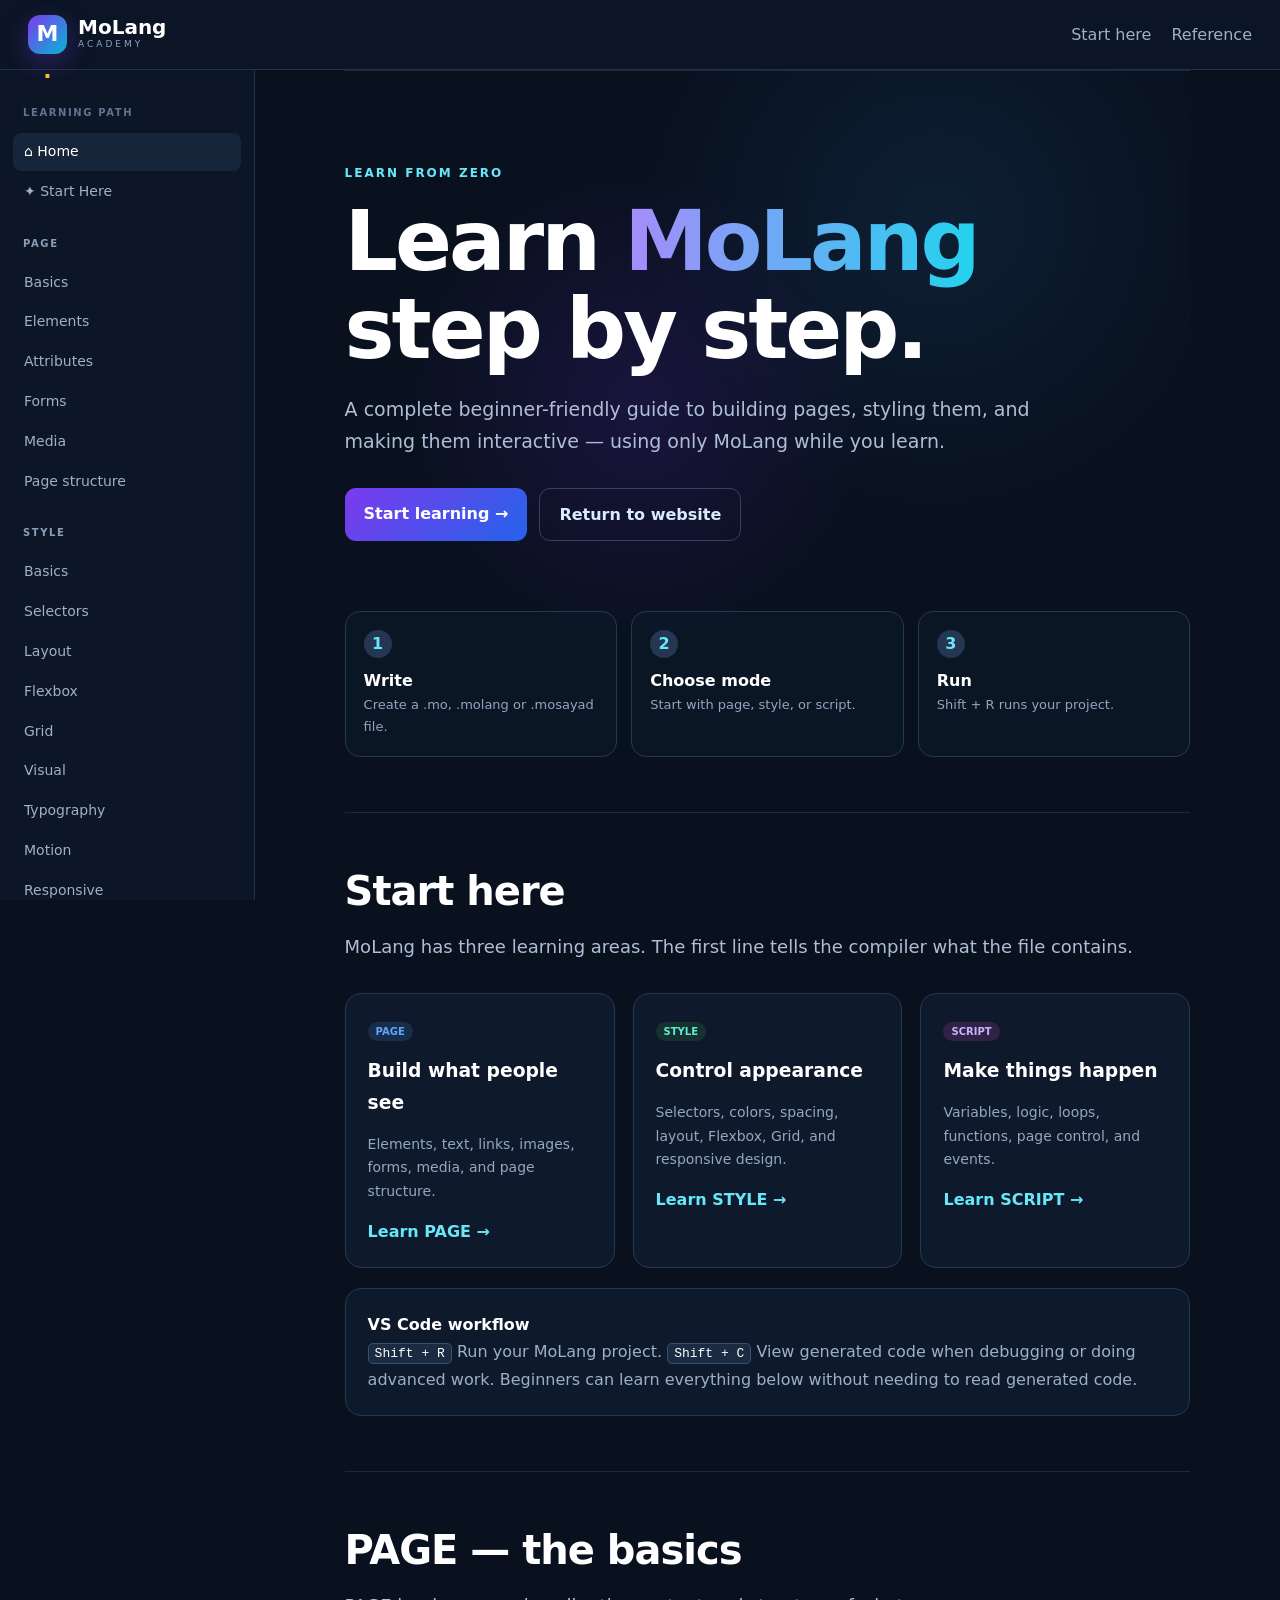
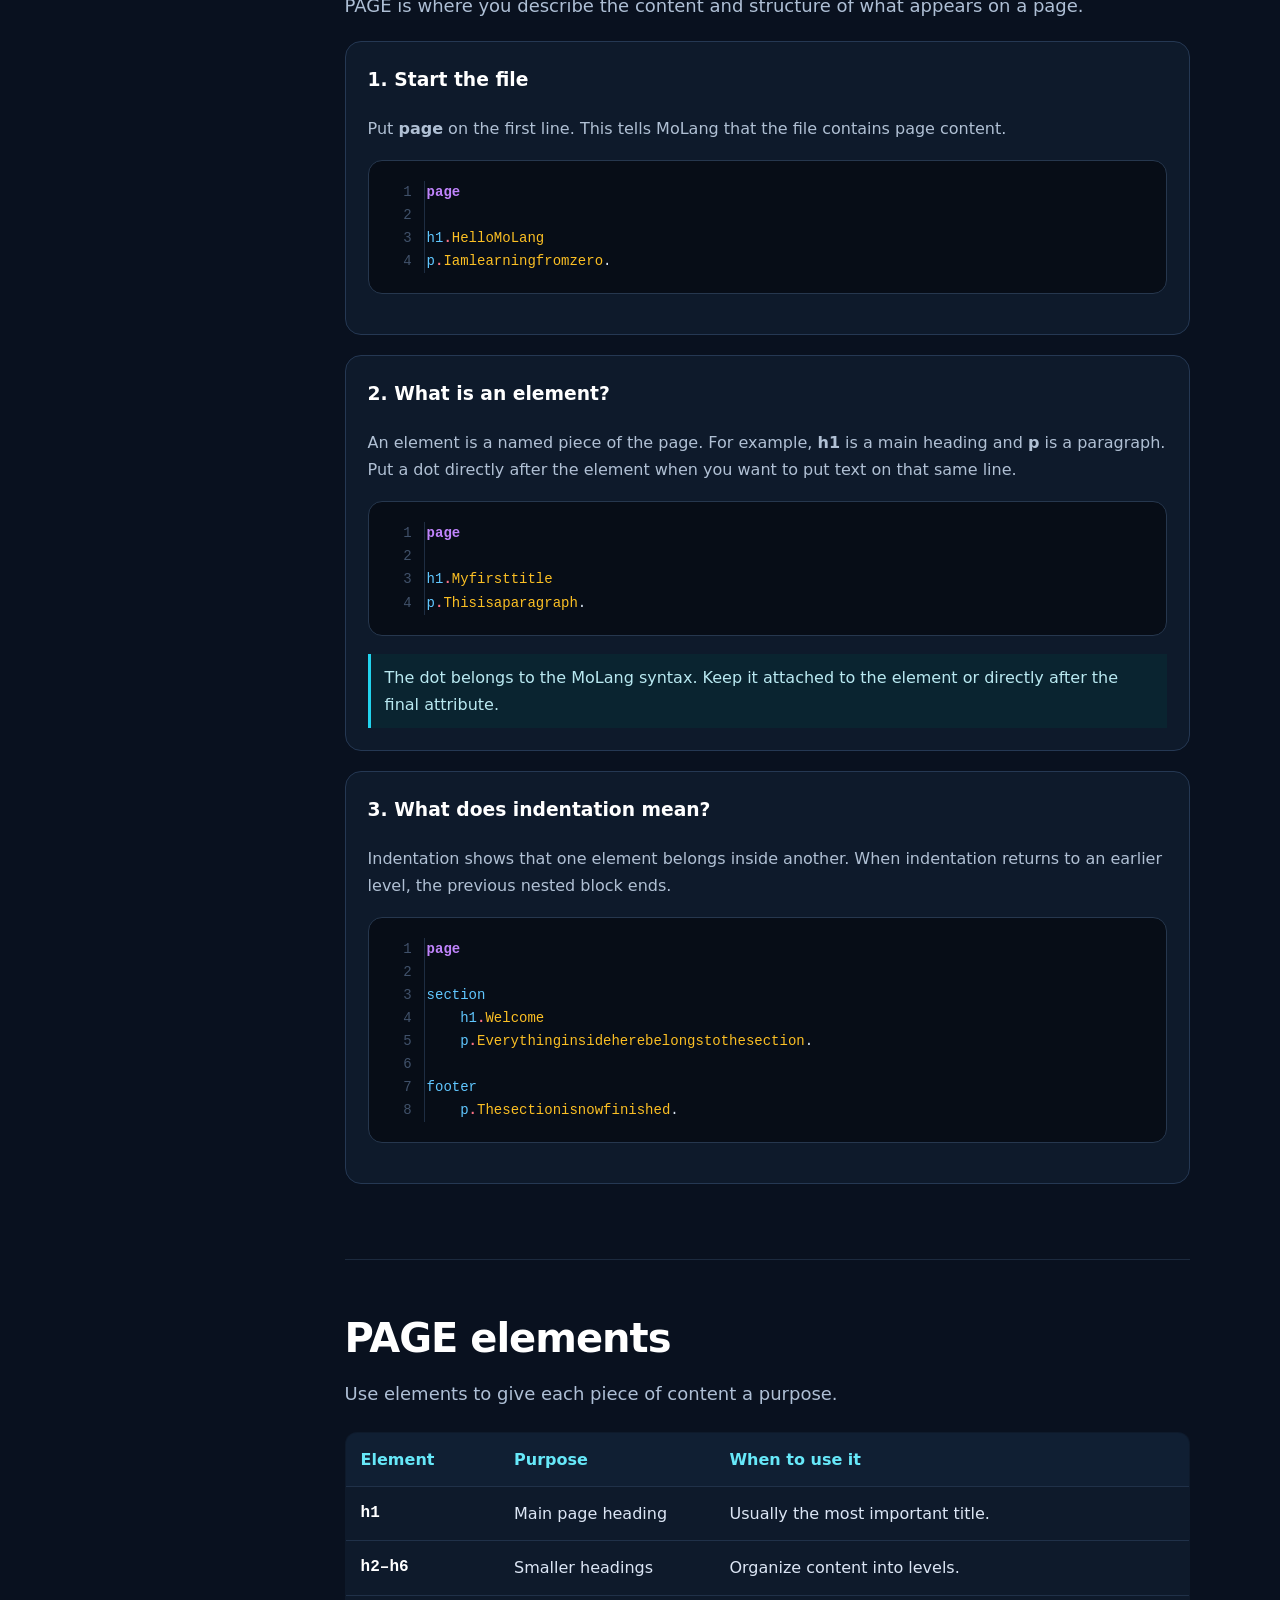
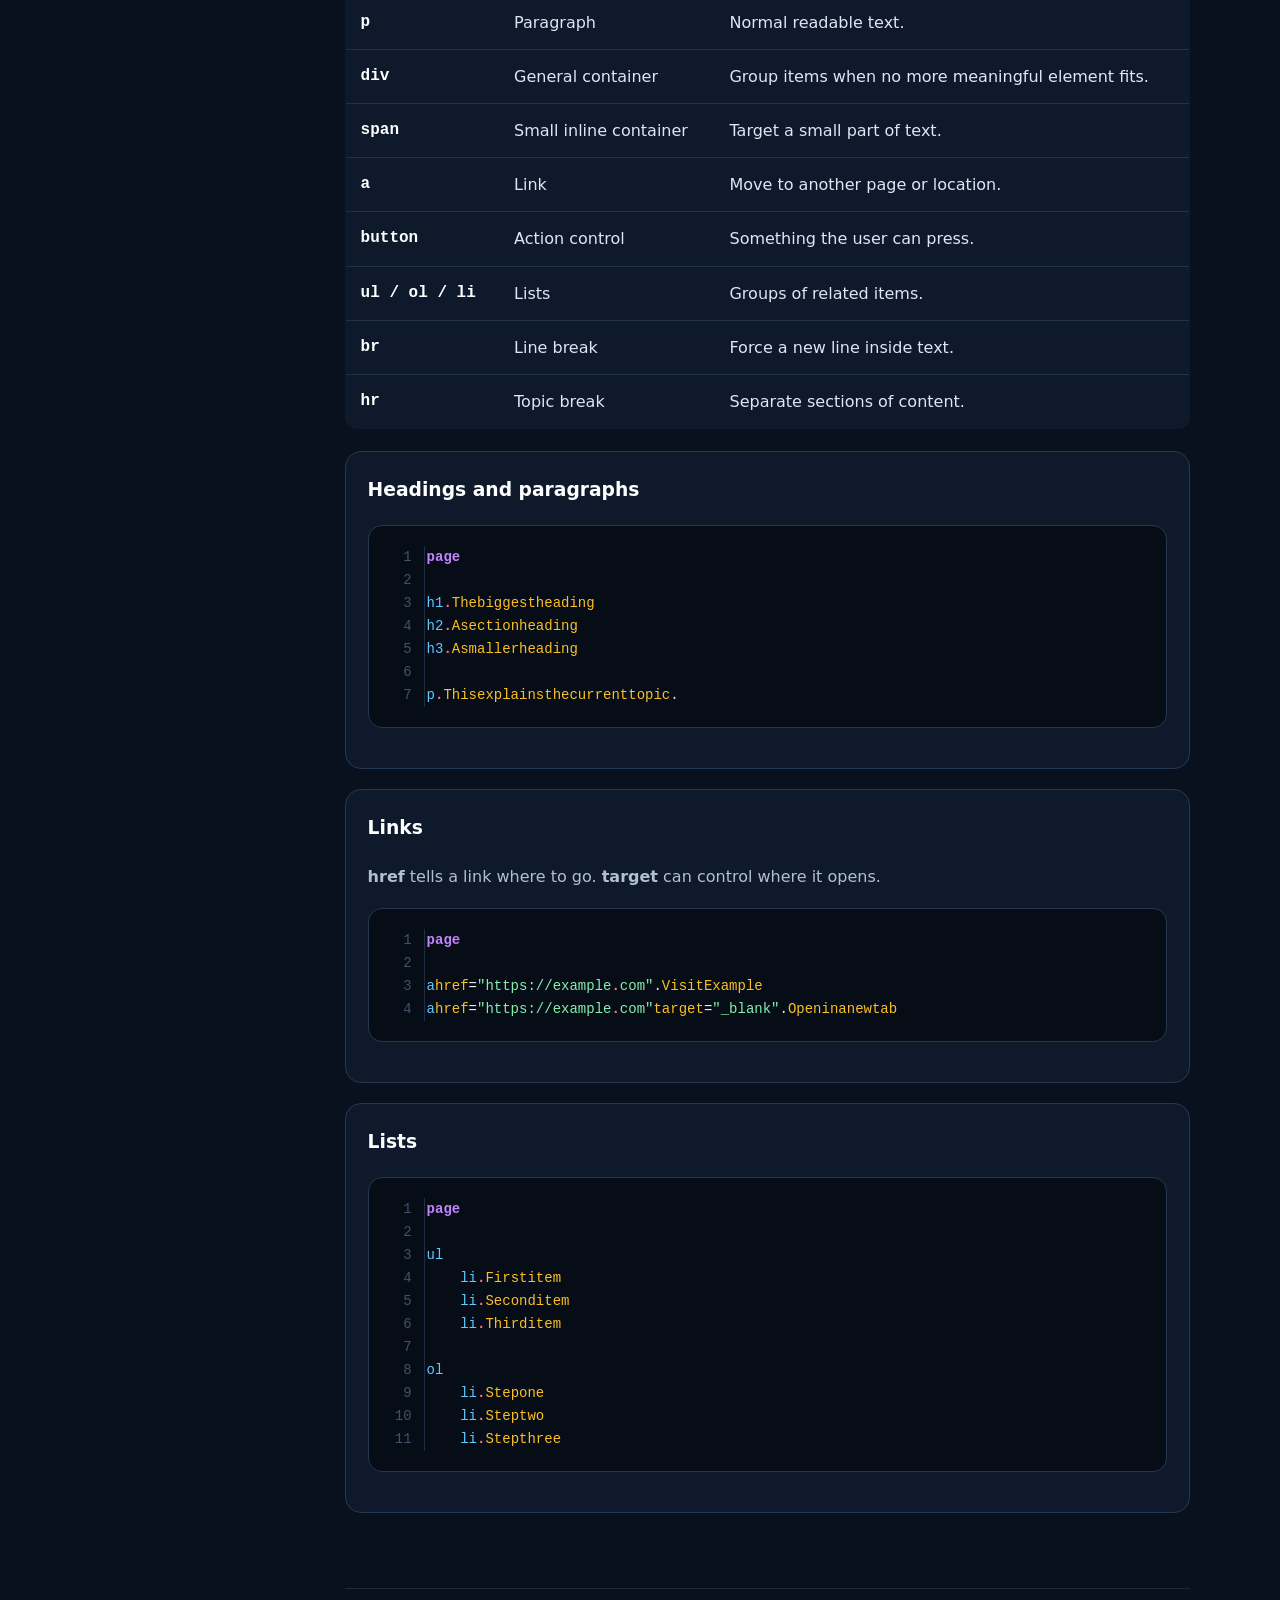
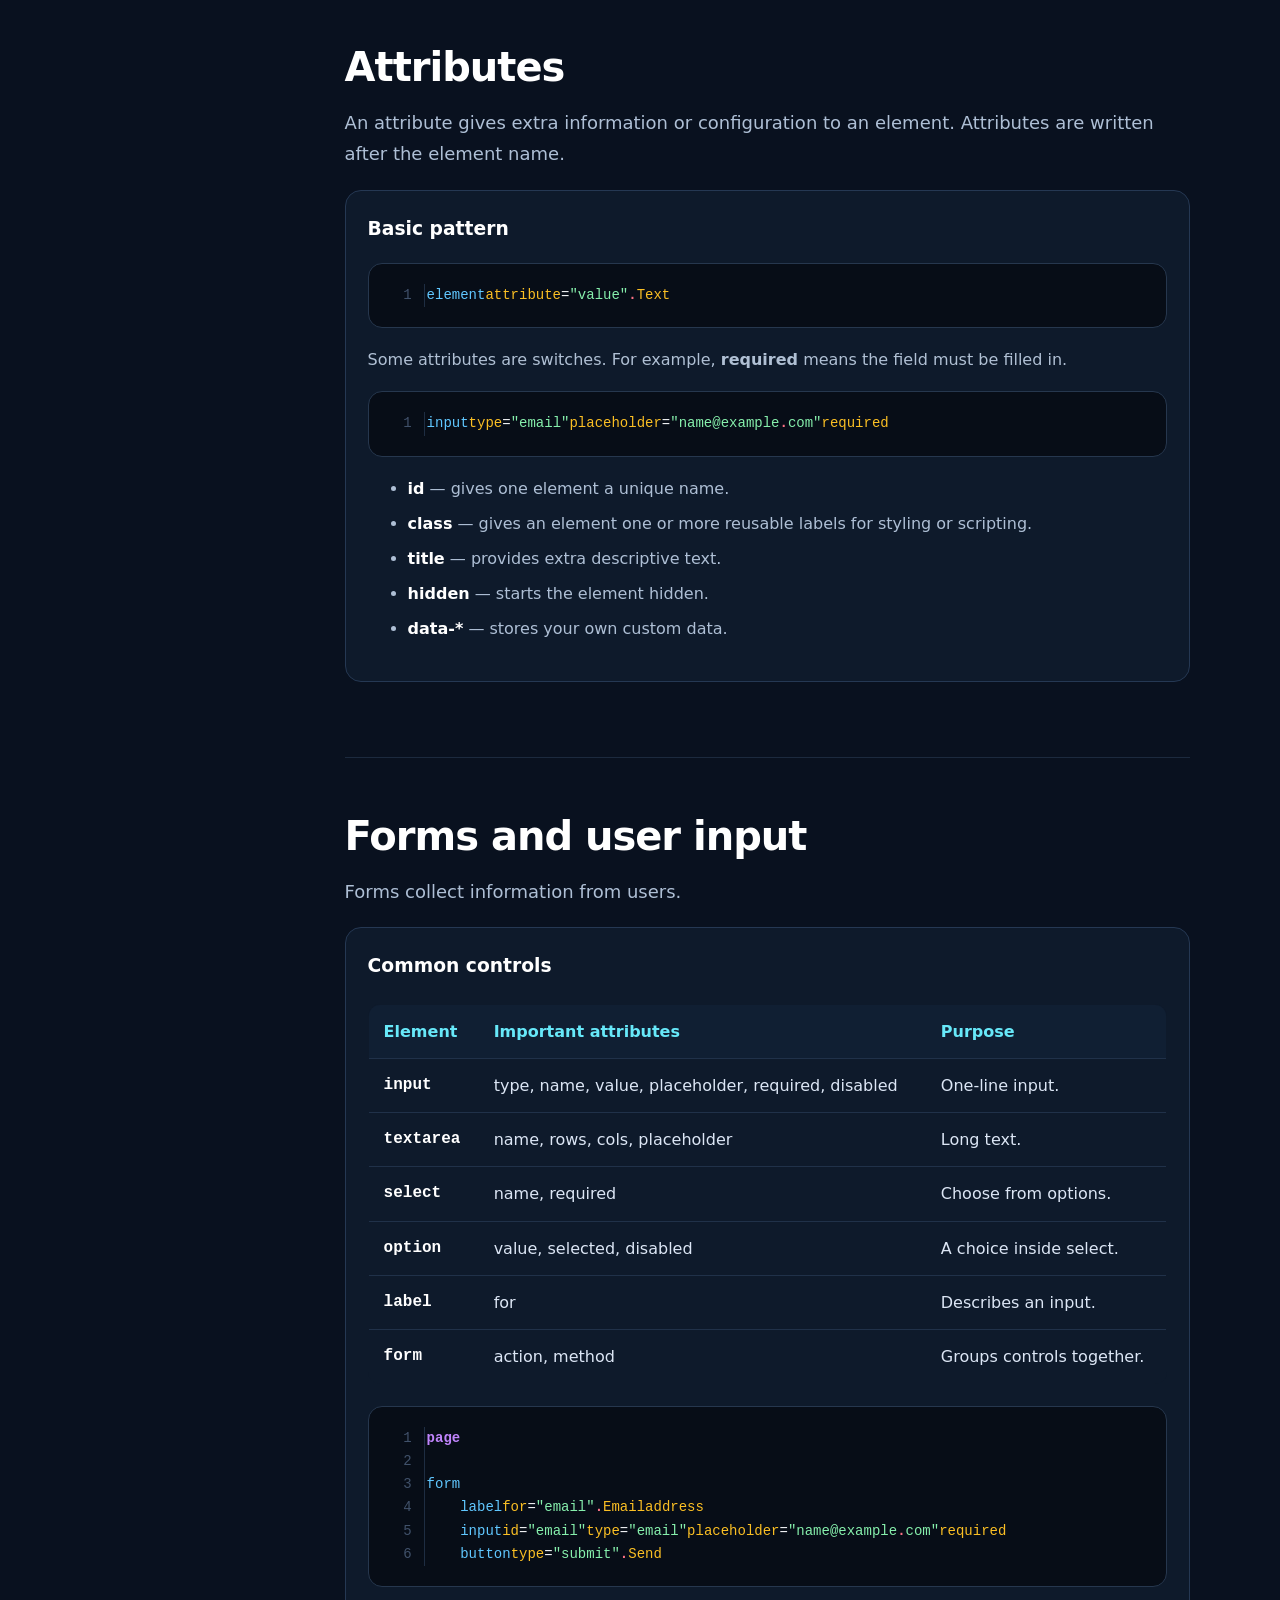
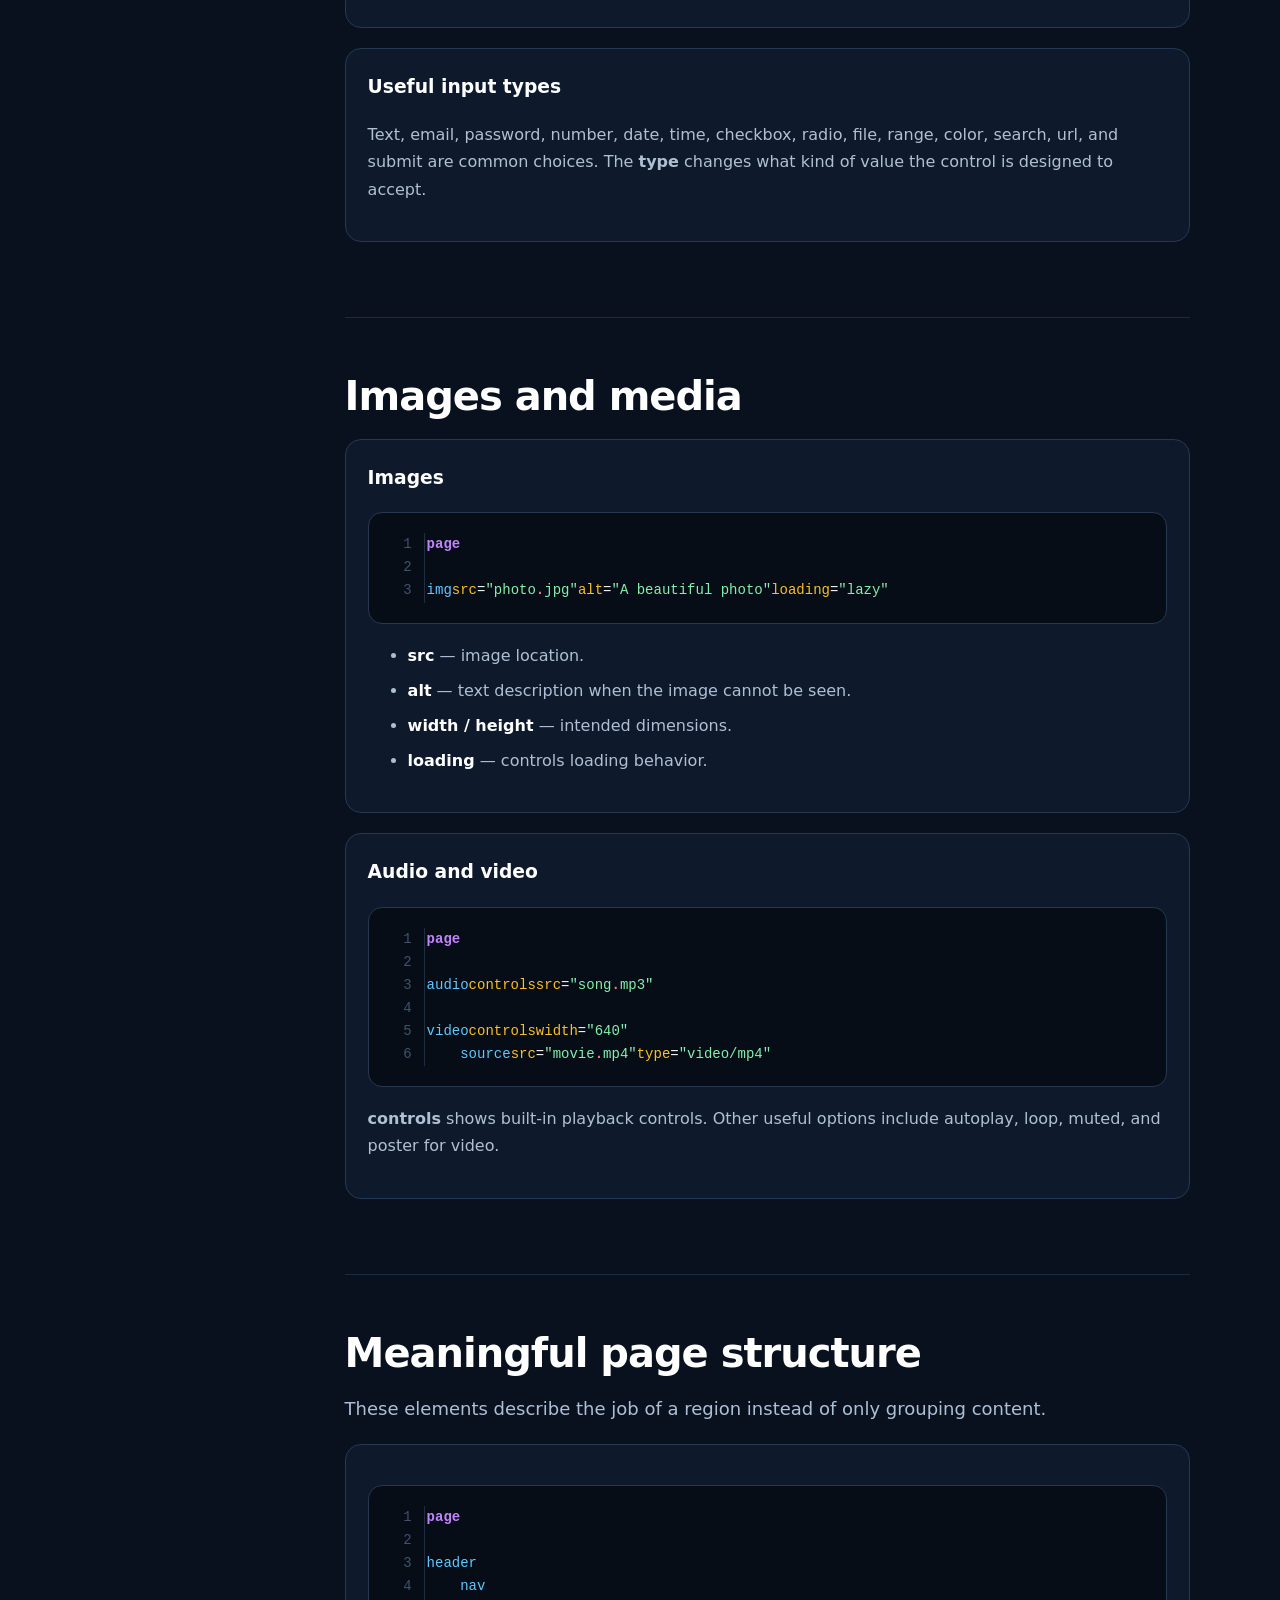
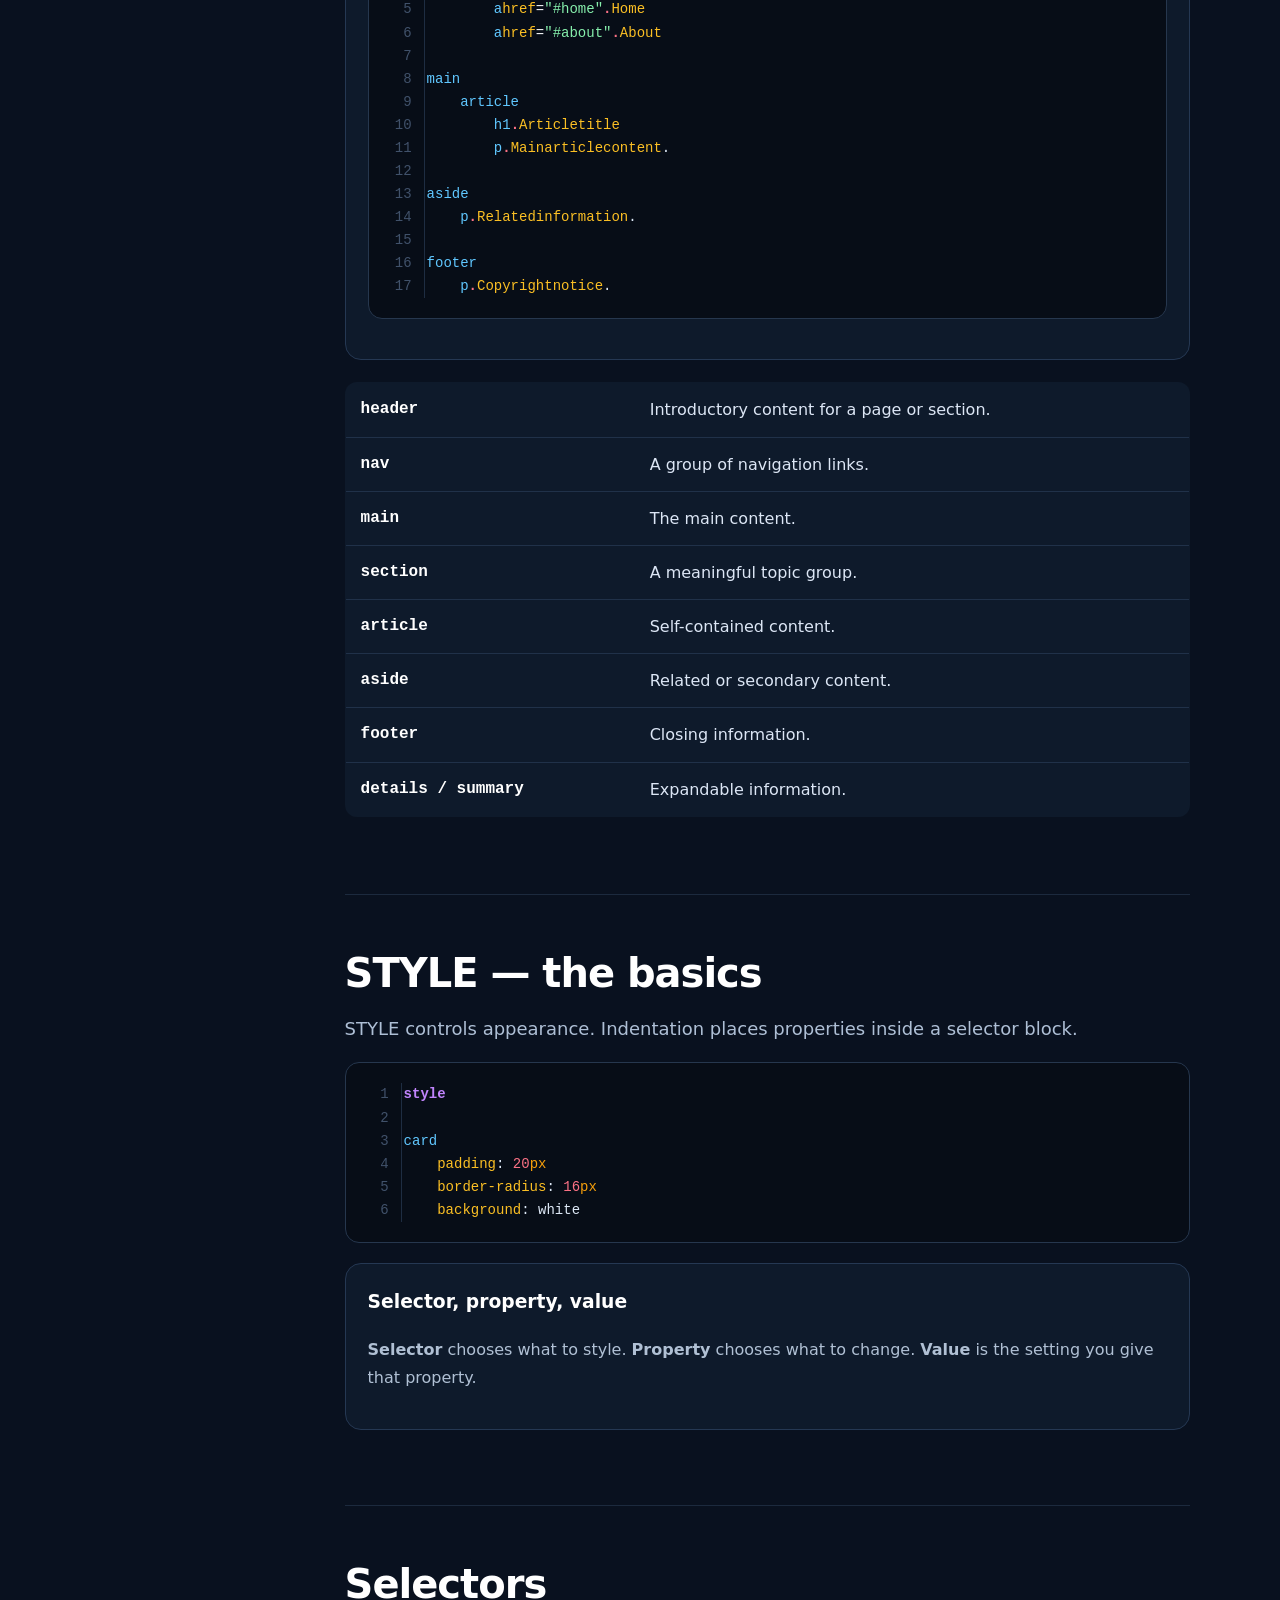
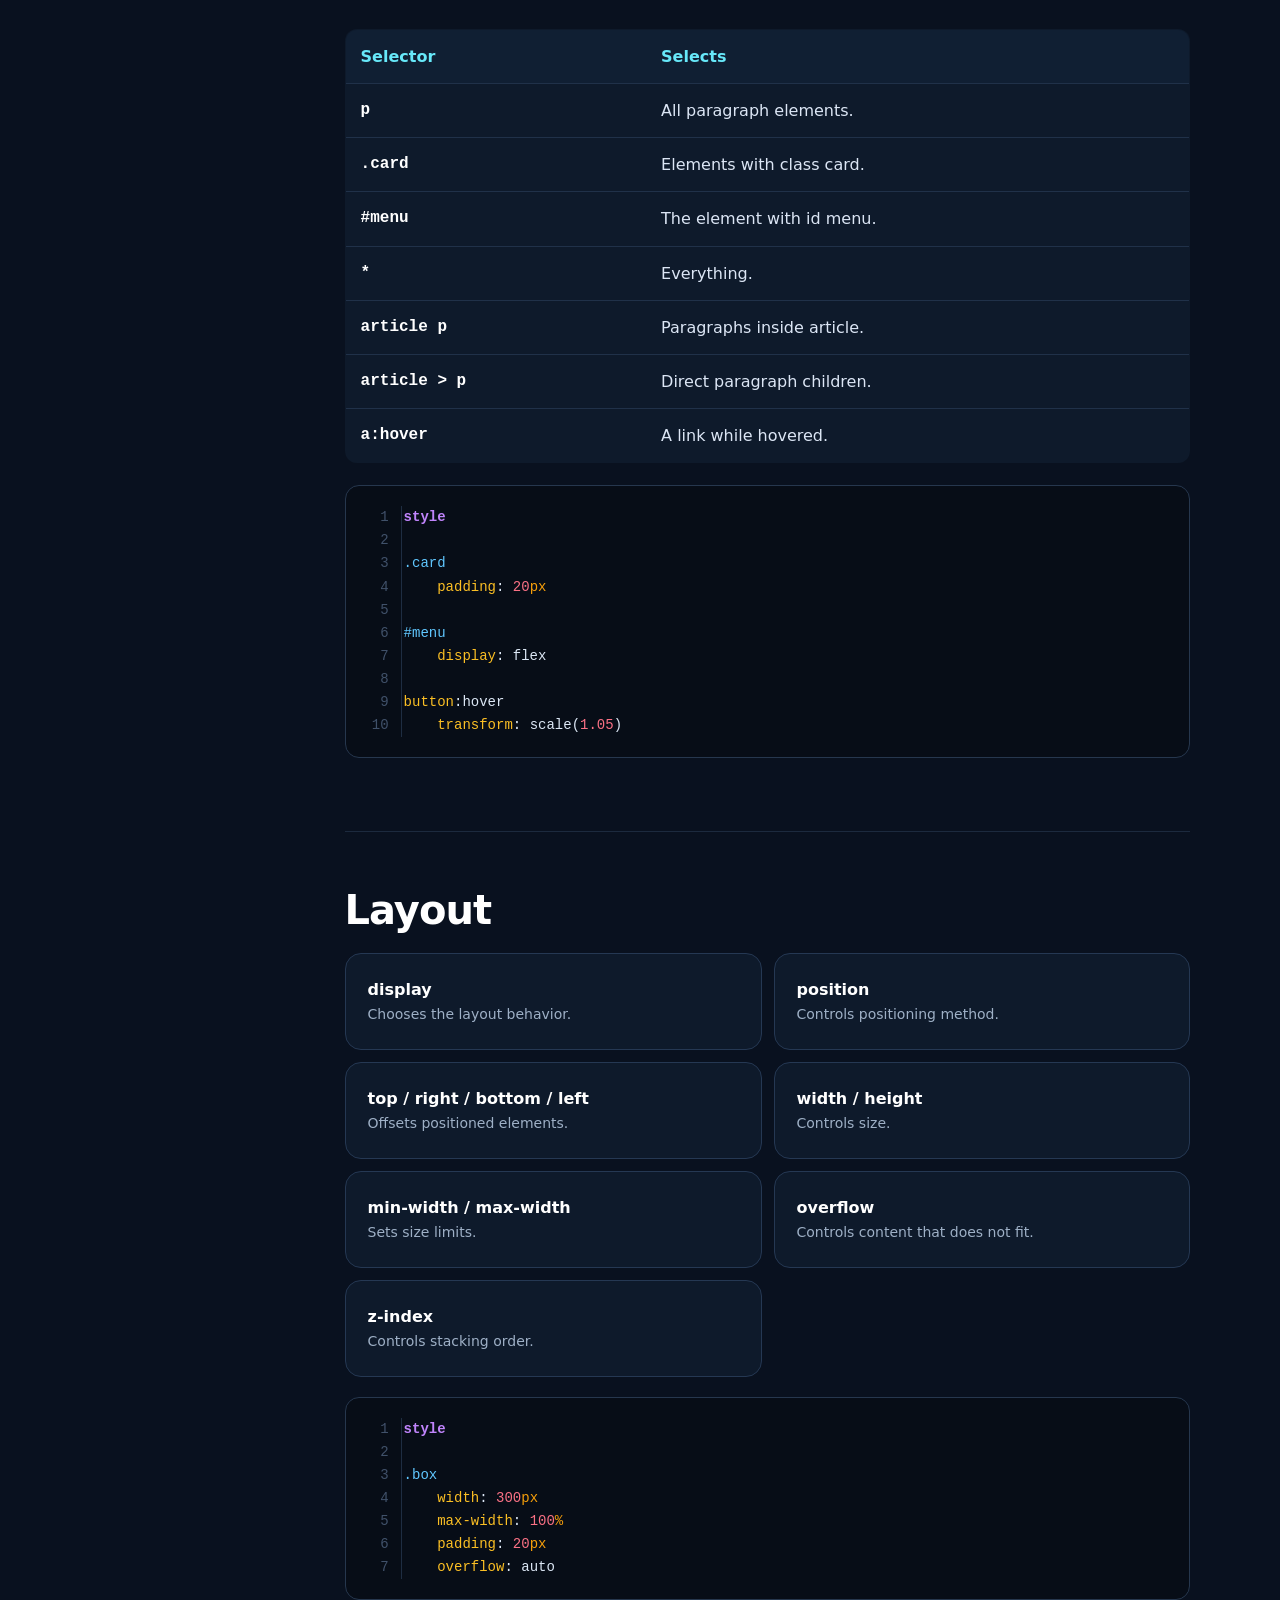
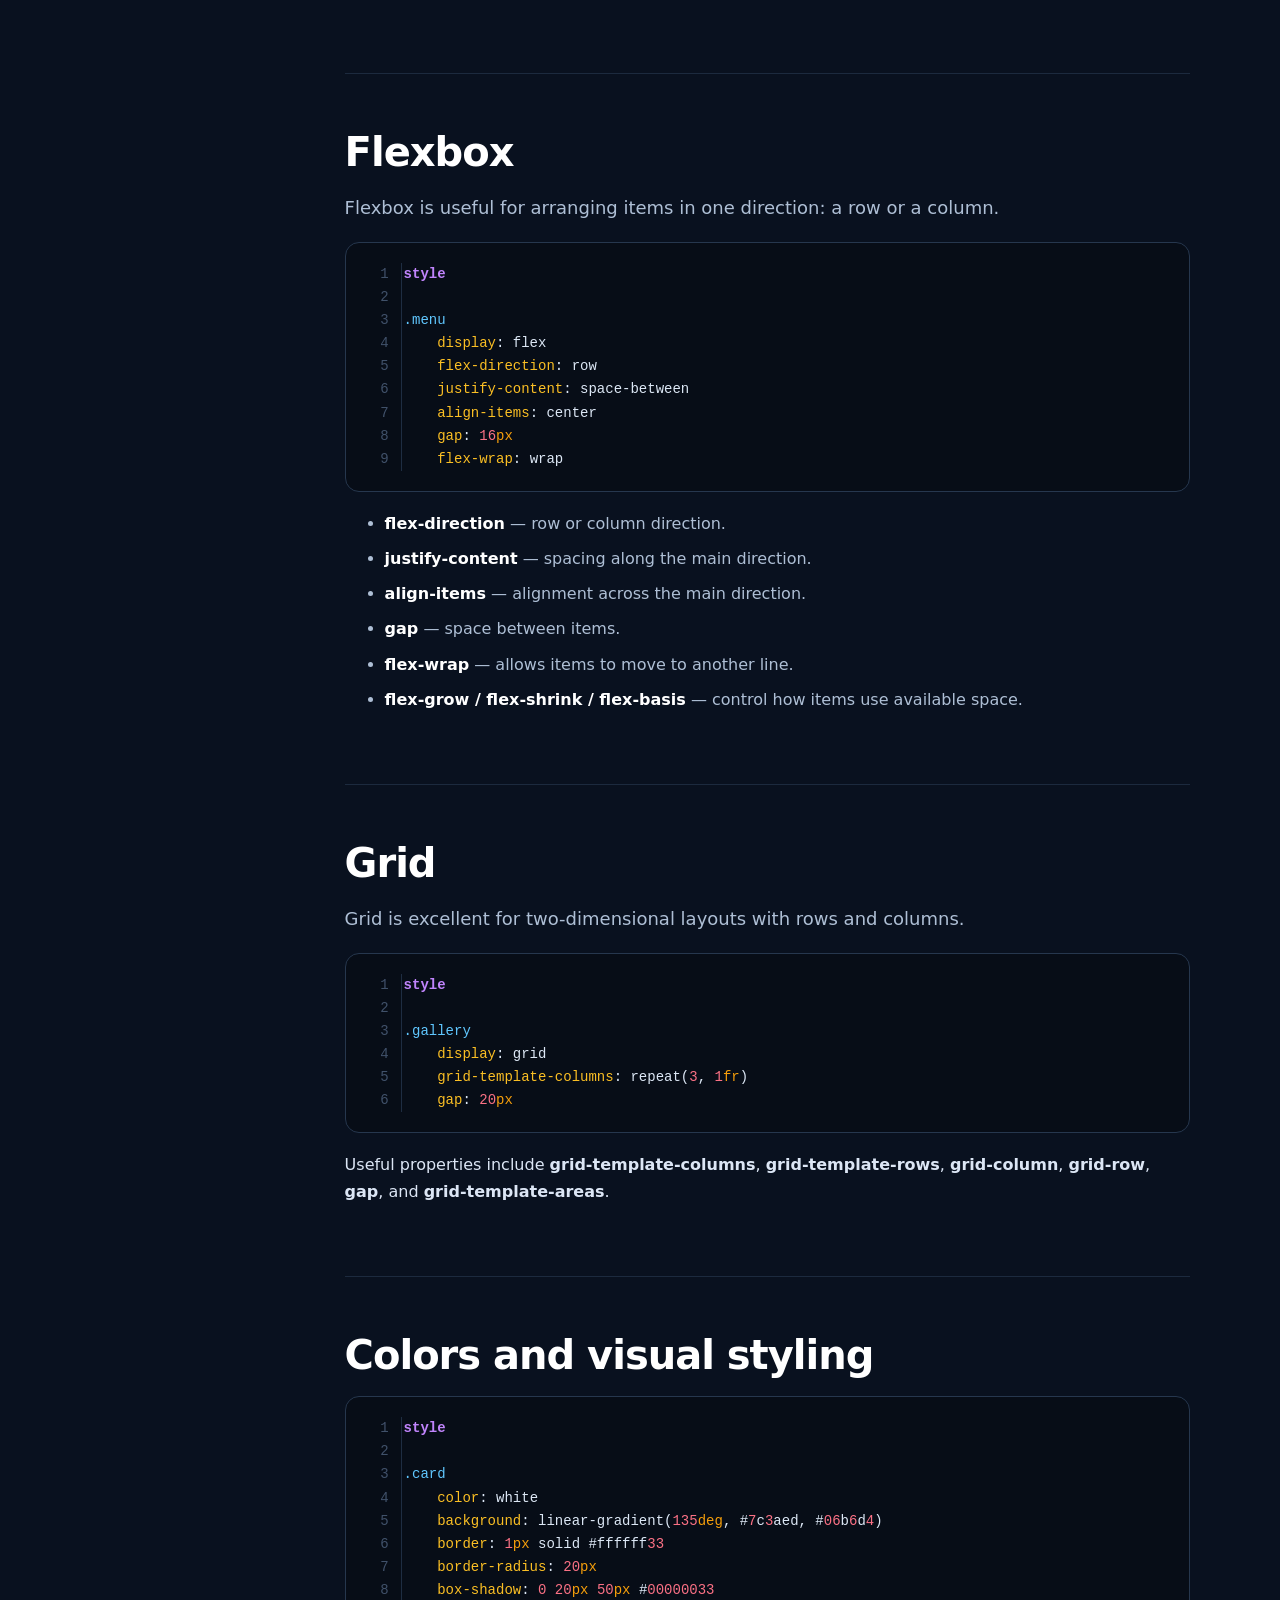
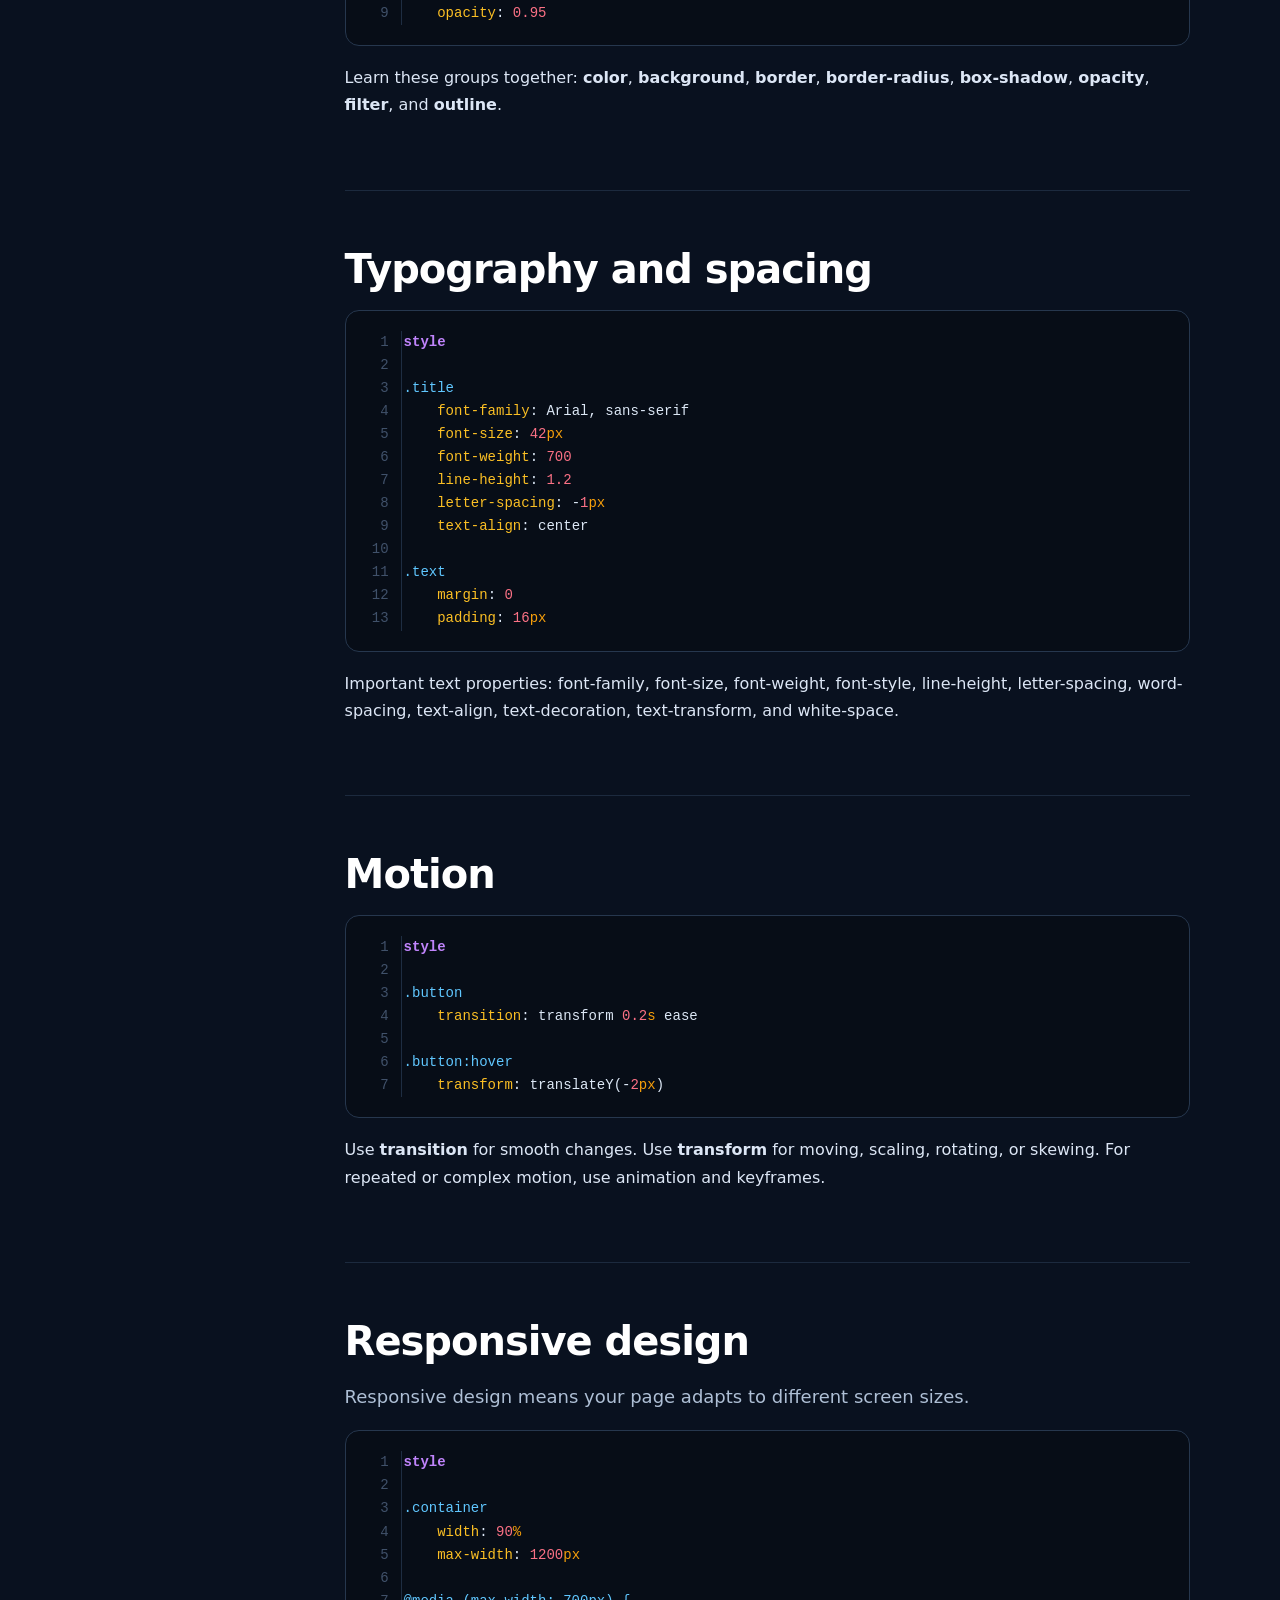
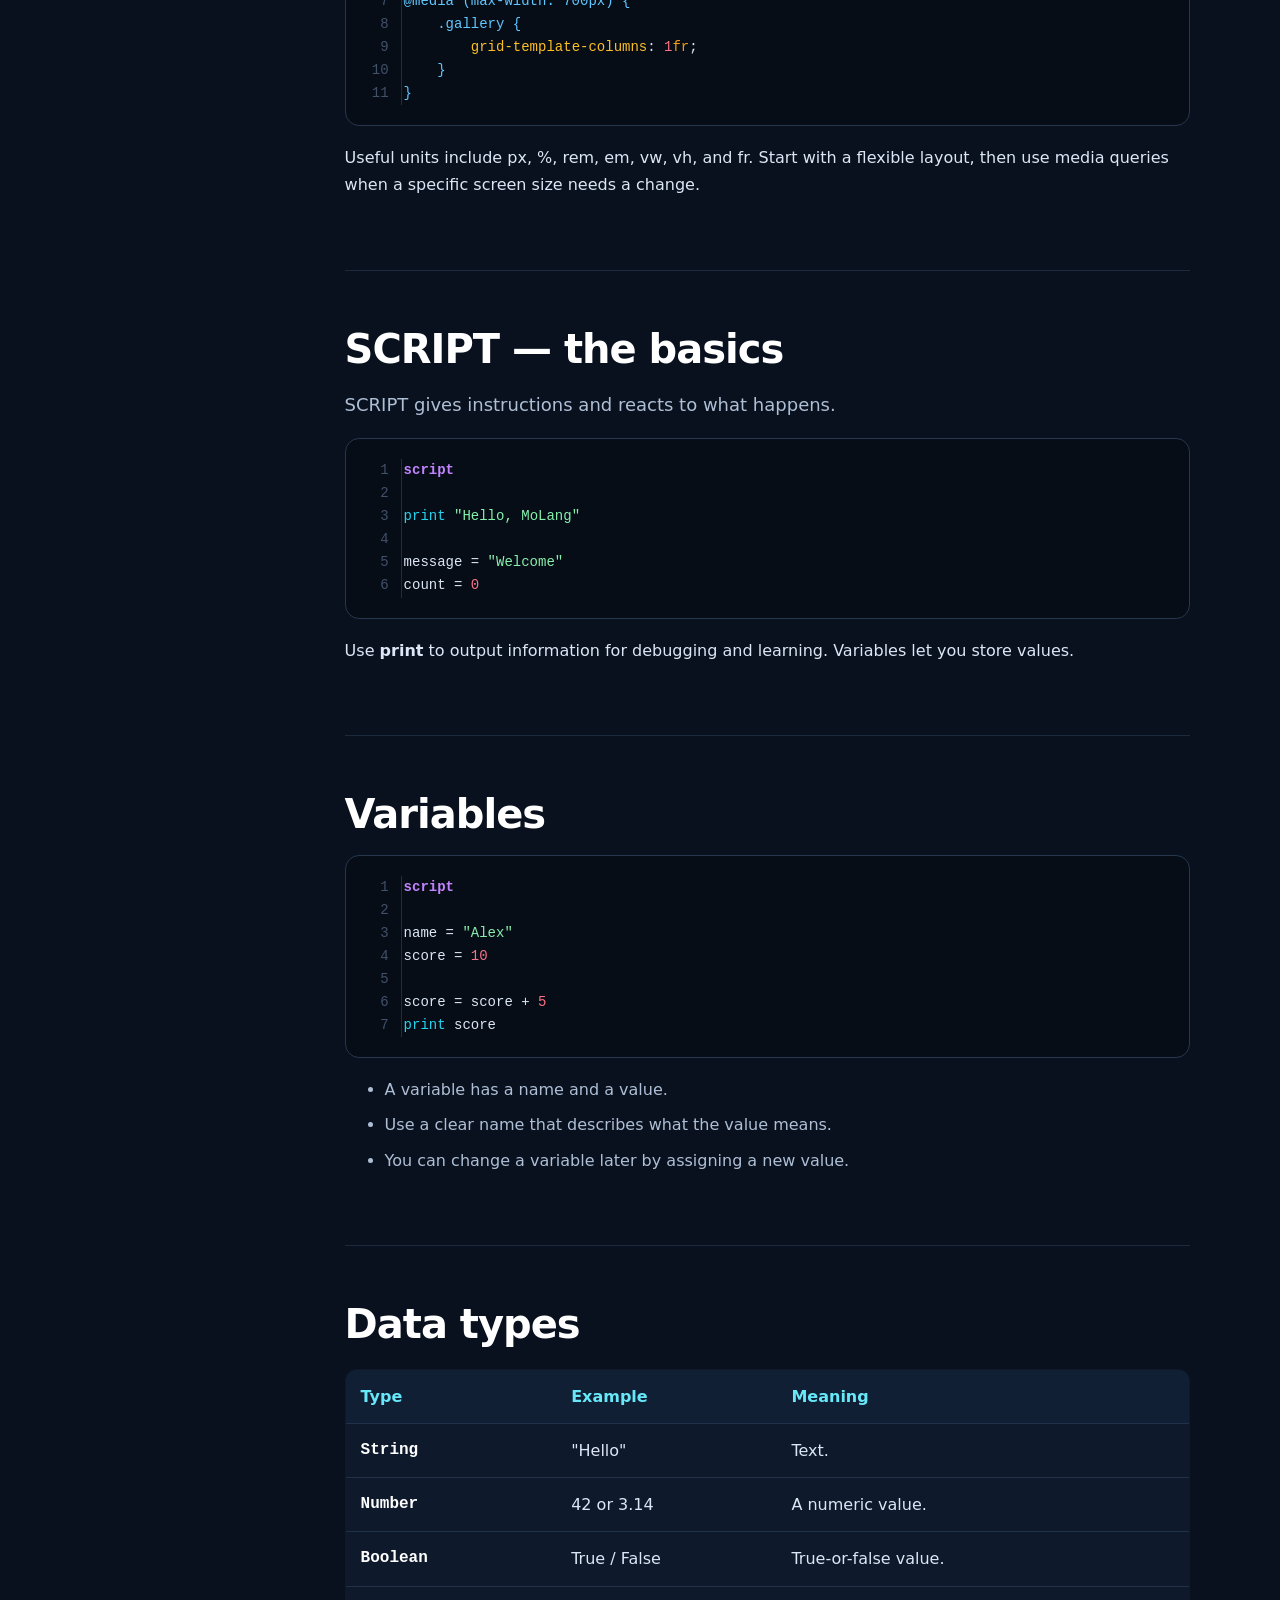
==== commit 29d89b71: "new" ====
--- a/learn_molang/index.html
+++ b/learn_molang/index.html
@@ -31,7 +31,7 @@
   <div class="eyebrow">LEARN FROM ZERO</div>
   <h1>Learn <span>MoLang</span><br>step by step.</h1>
   <p>A complete beginner-friendly guide to building pages, styling them, and making them interactive — using only MoLang while you learn.</p>
-  <div class="hero-actions"><a class="btn primary" href="#start">Start learning →</a><a class="btn" href="#reference">Open reference</a></div>
+  <div class="hero-actions"><a class="btn primary" href="#start">Start learning →</a><a class="btn" href="../index.html">Return to website</a></div>
   <div class="workflow"><div><b>1</b><strong>Write</strong><span>Create a .mo, .molang or .mosayad file.</span></div><div><b>2</b><strong>Choose mode</strong><span>Start with page, style, or script.</span></div><div><b>3</b><strong>Run</strong><span>Shift + R runs your project.</span></div></div>
 </section>
 
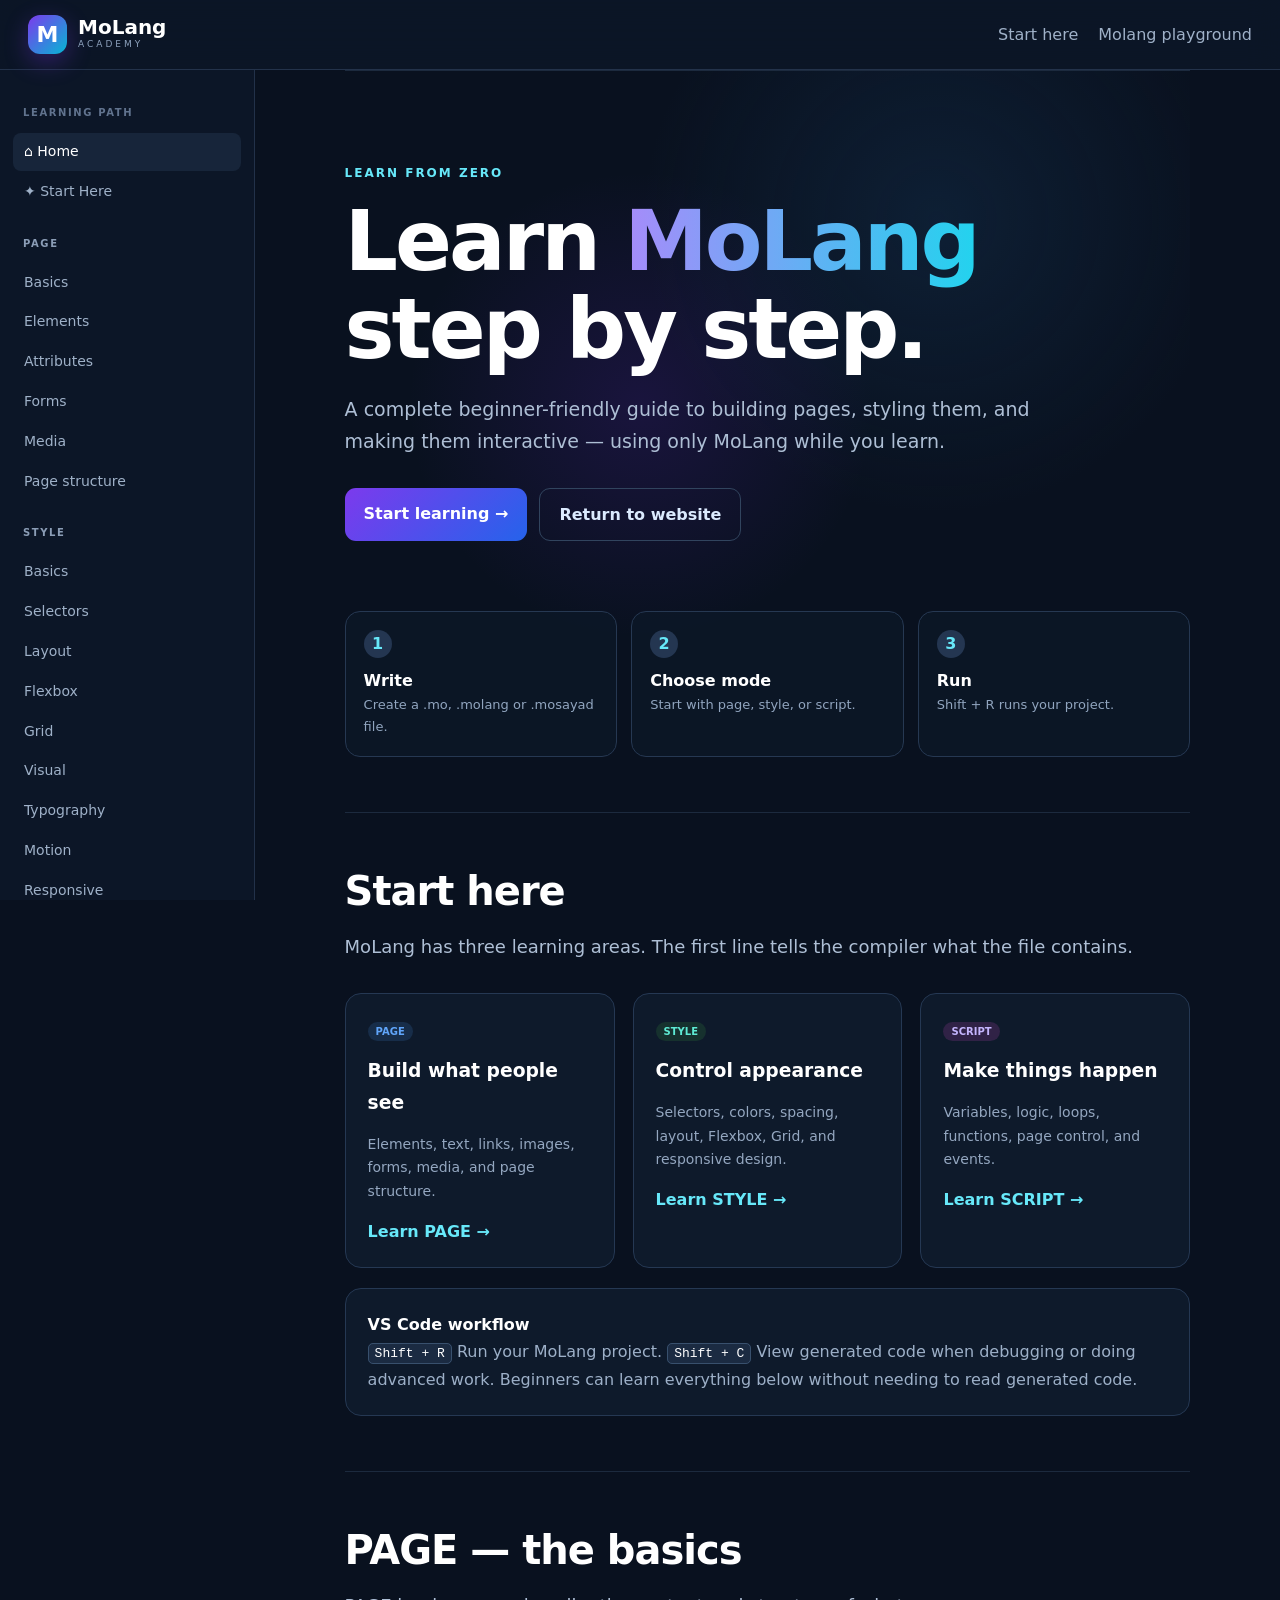
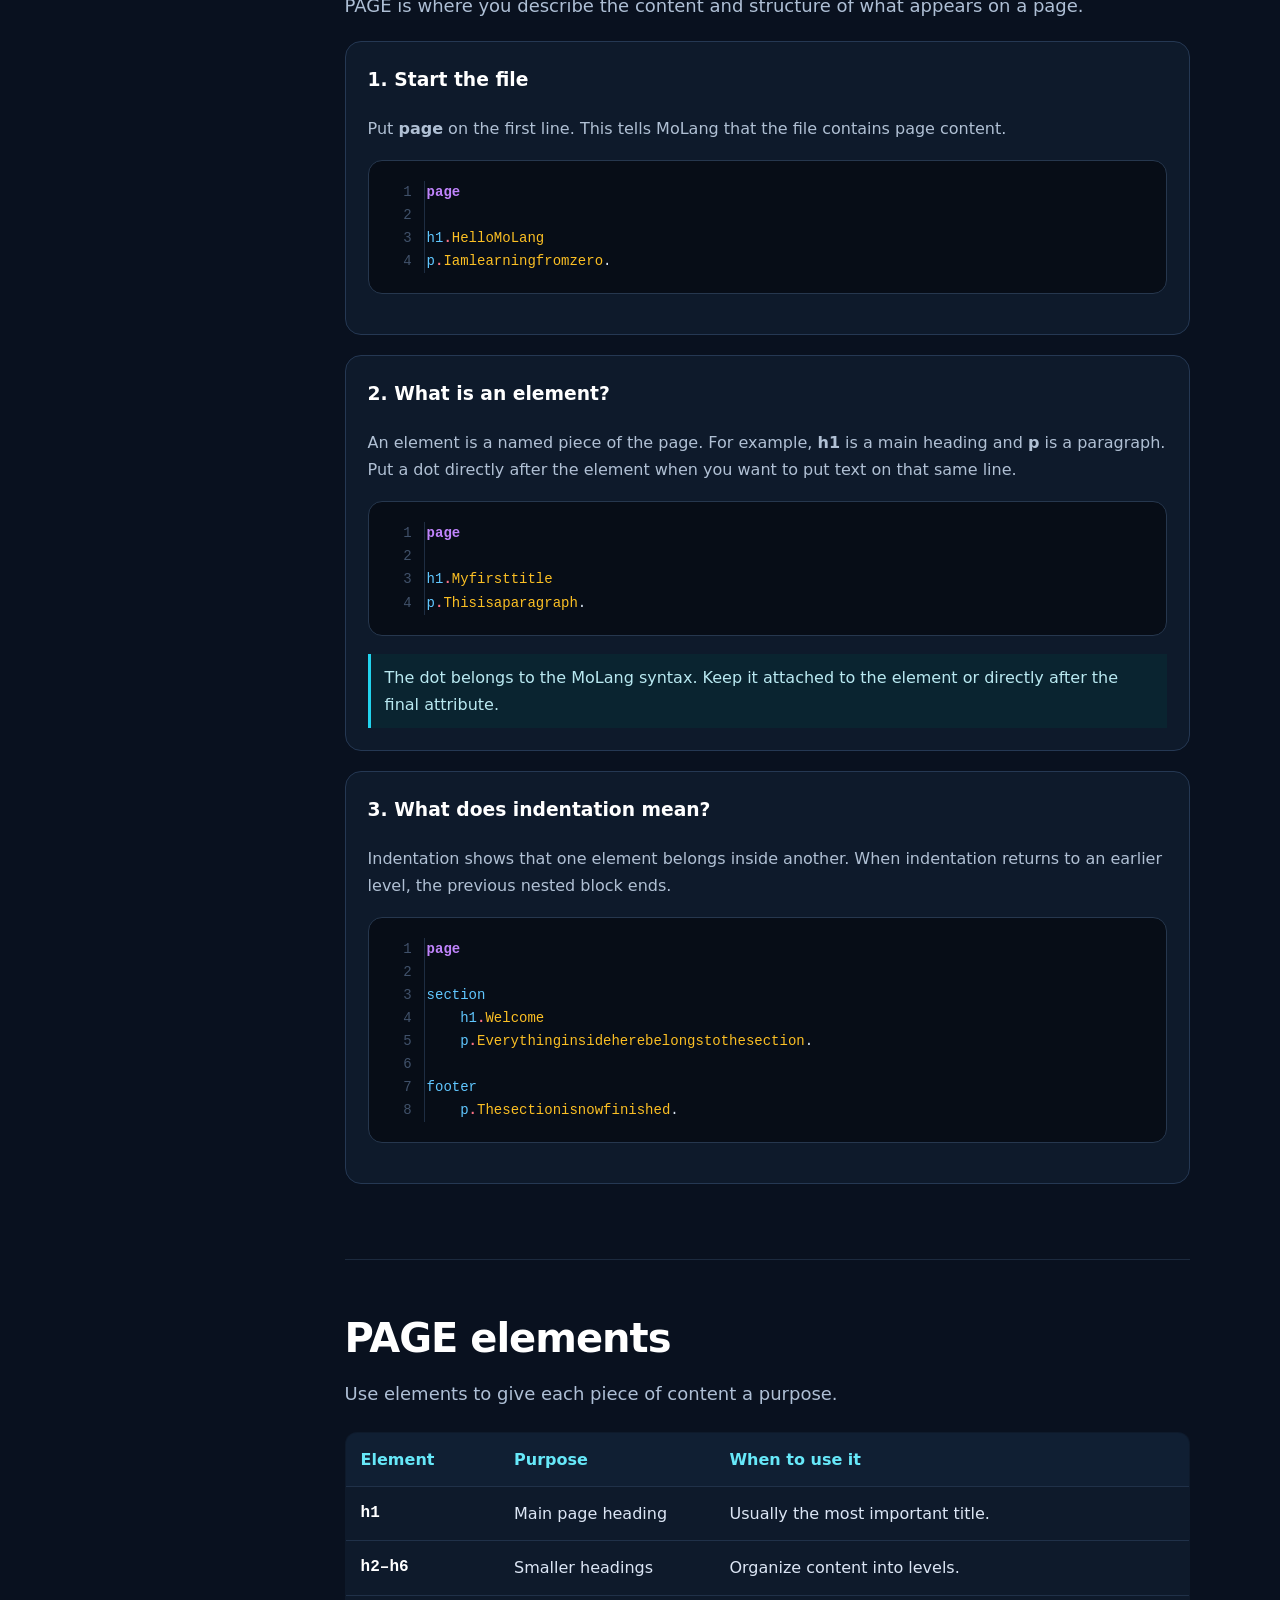
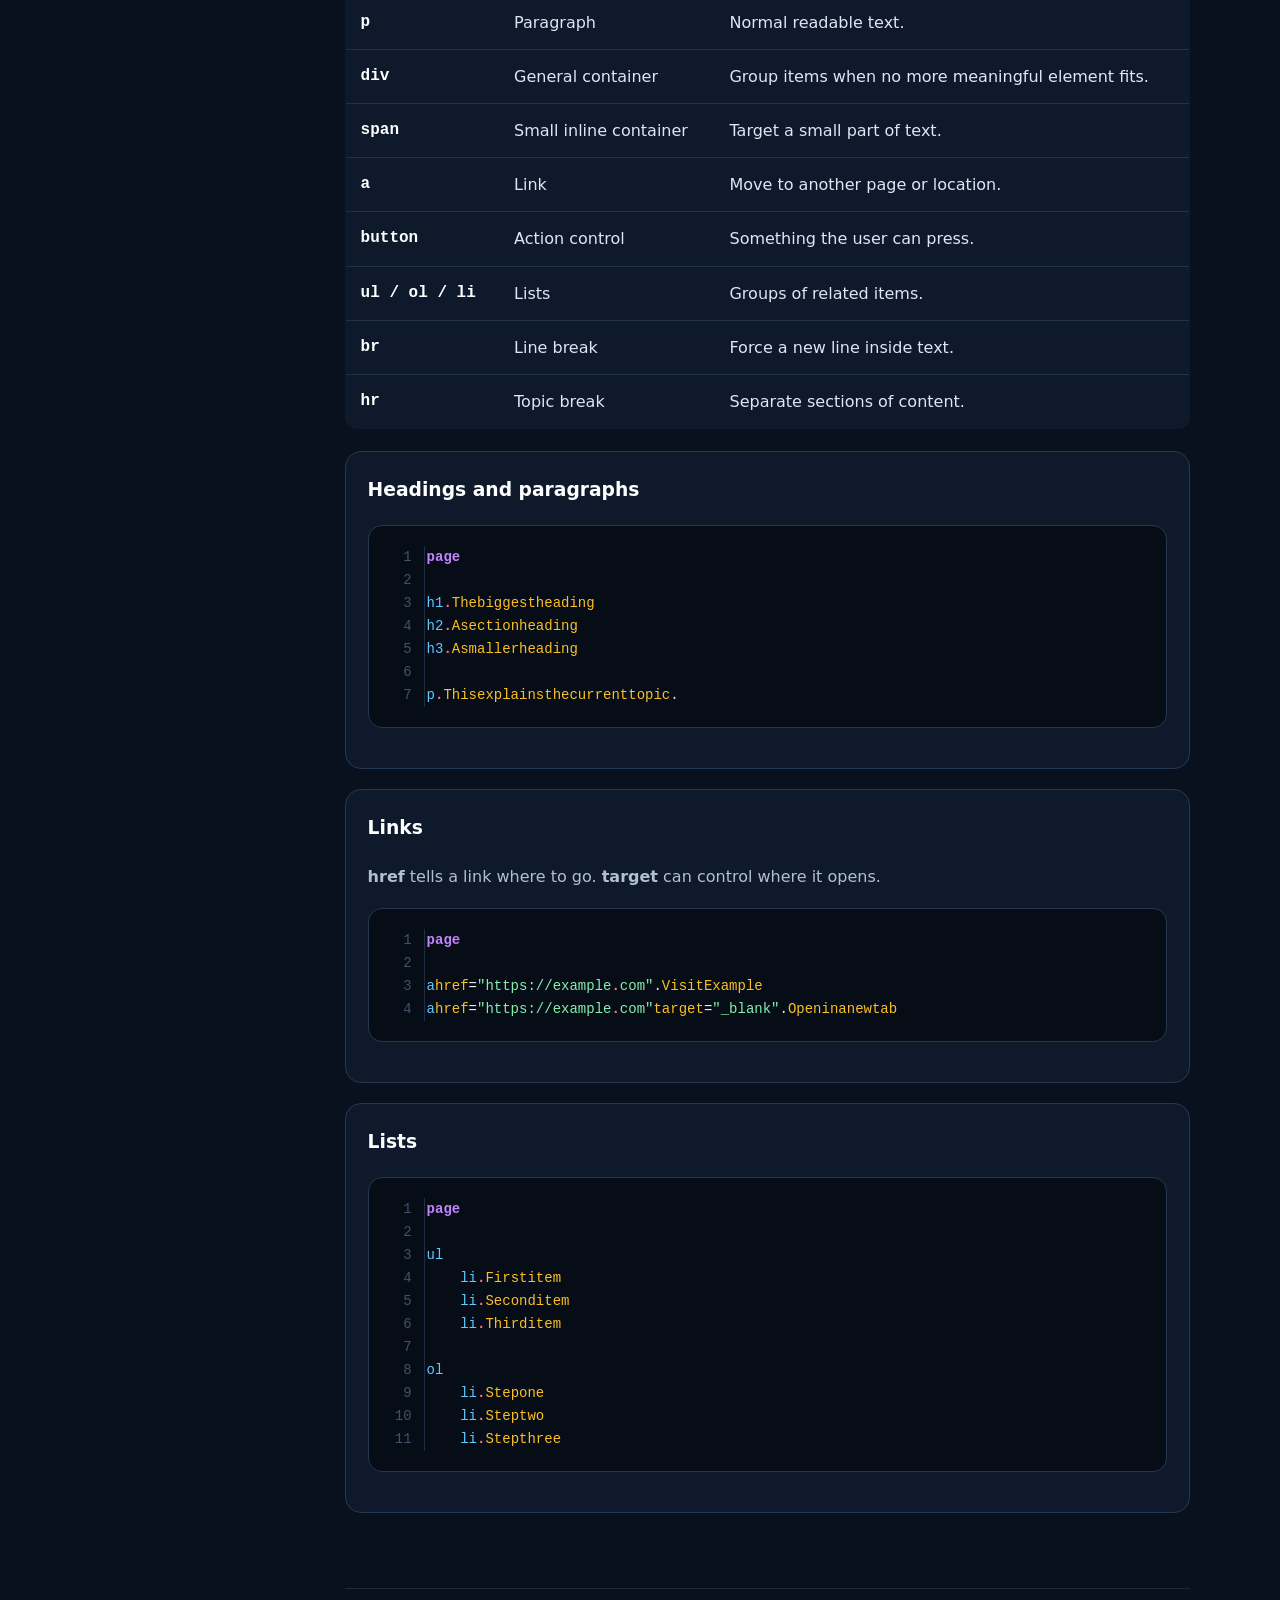
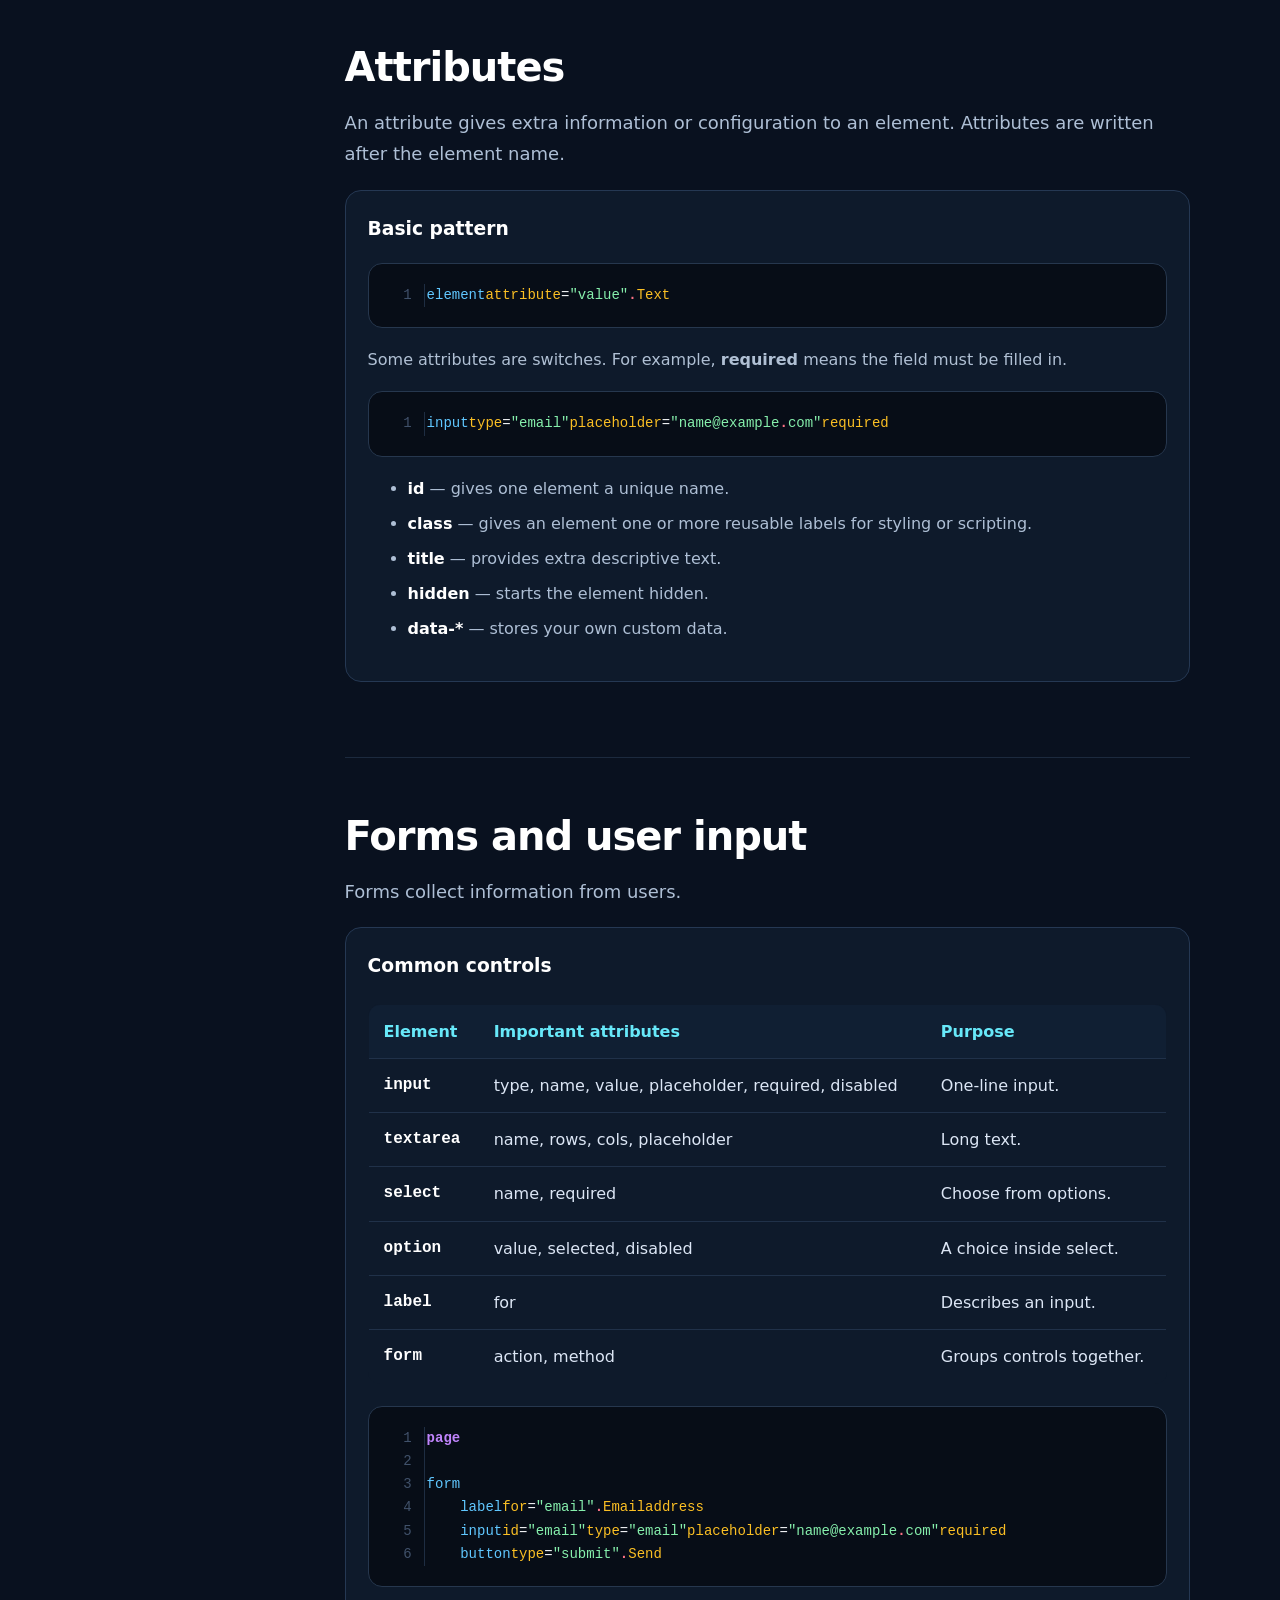
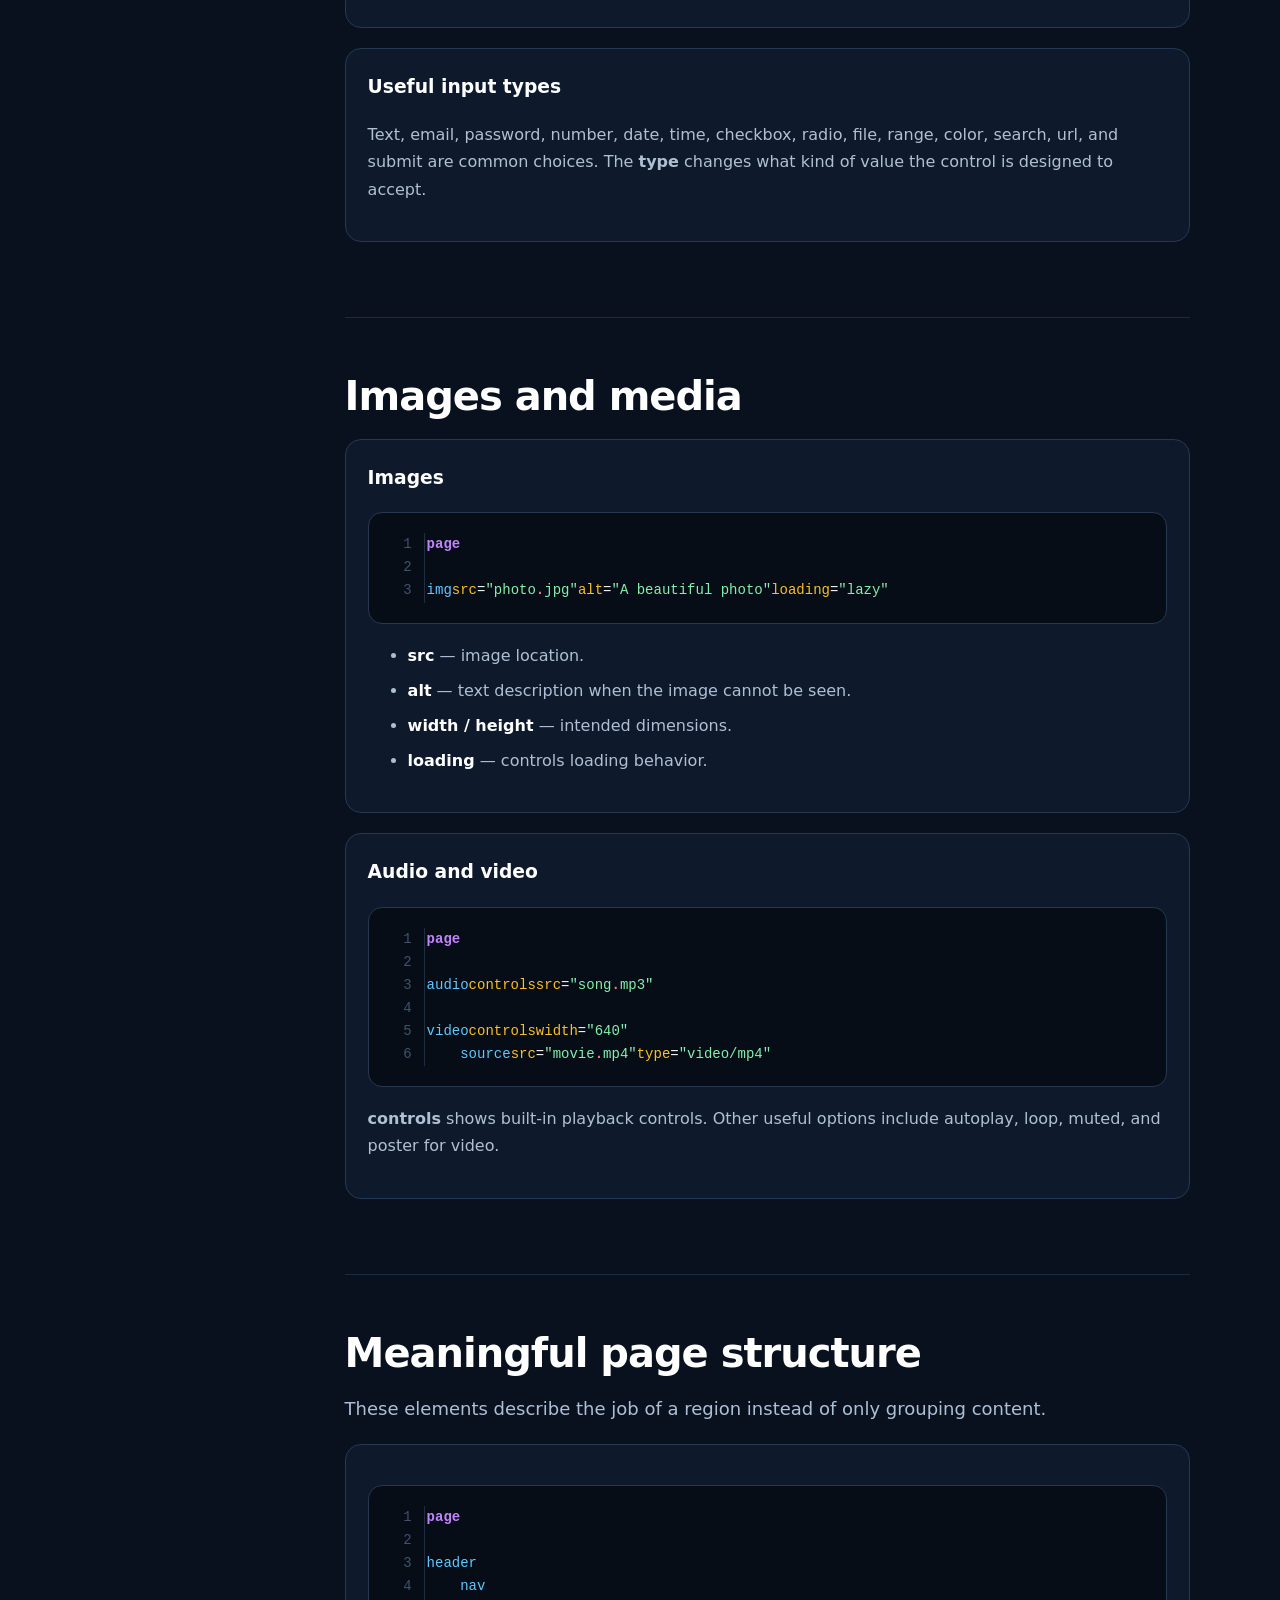
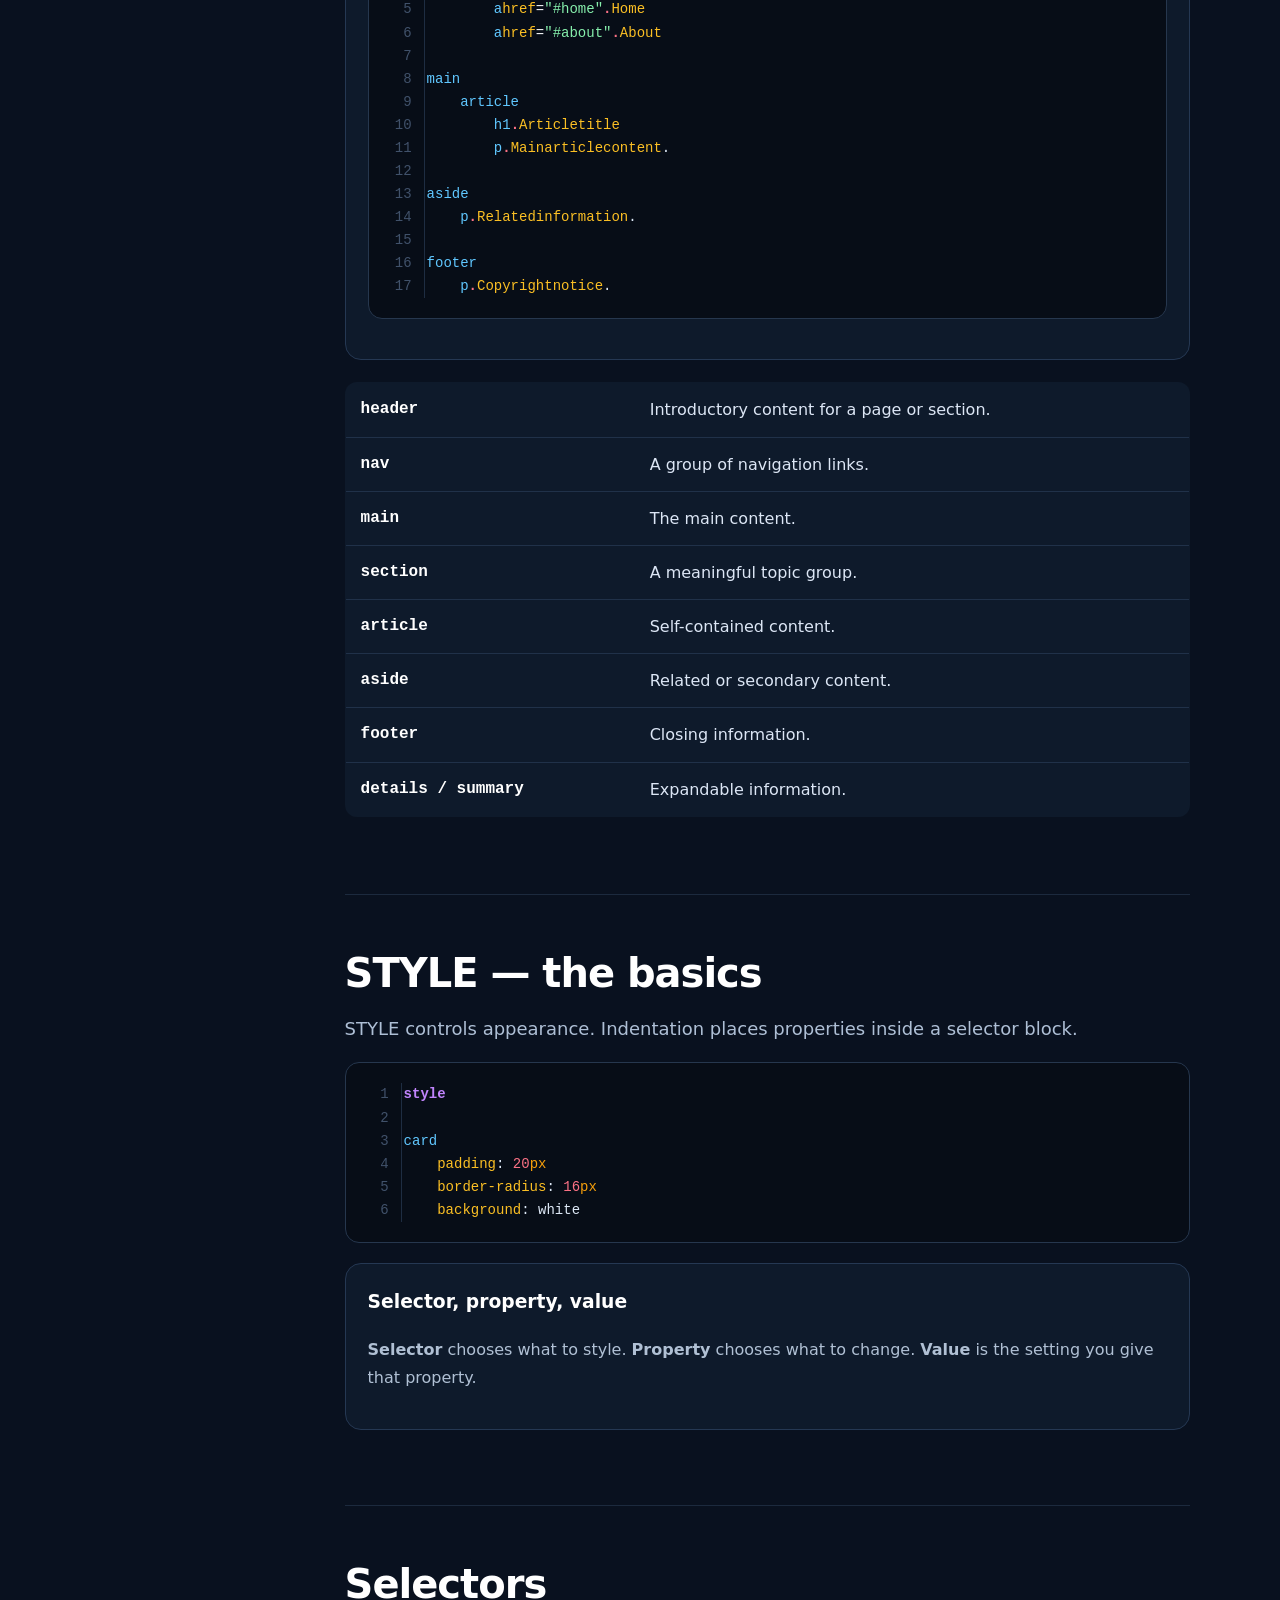
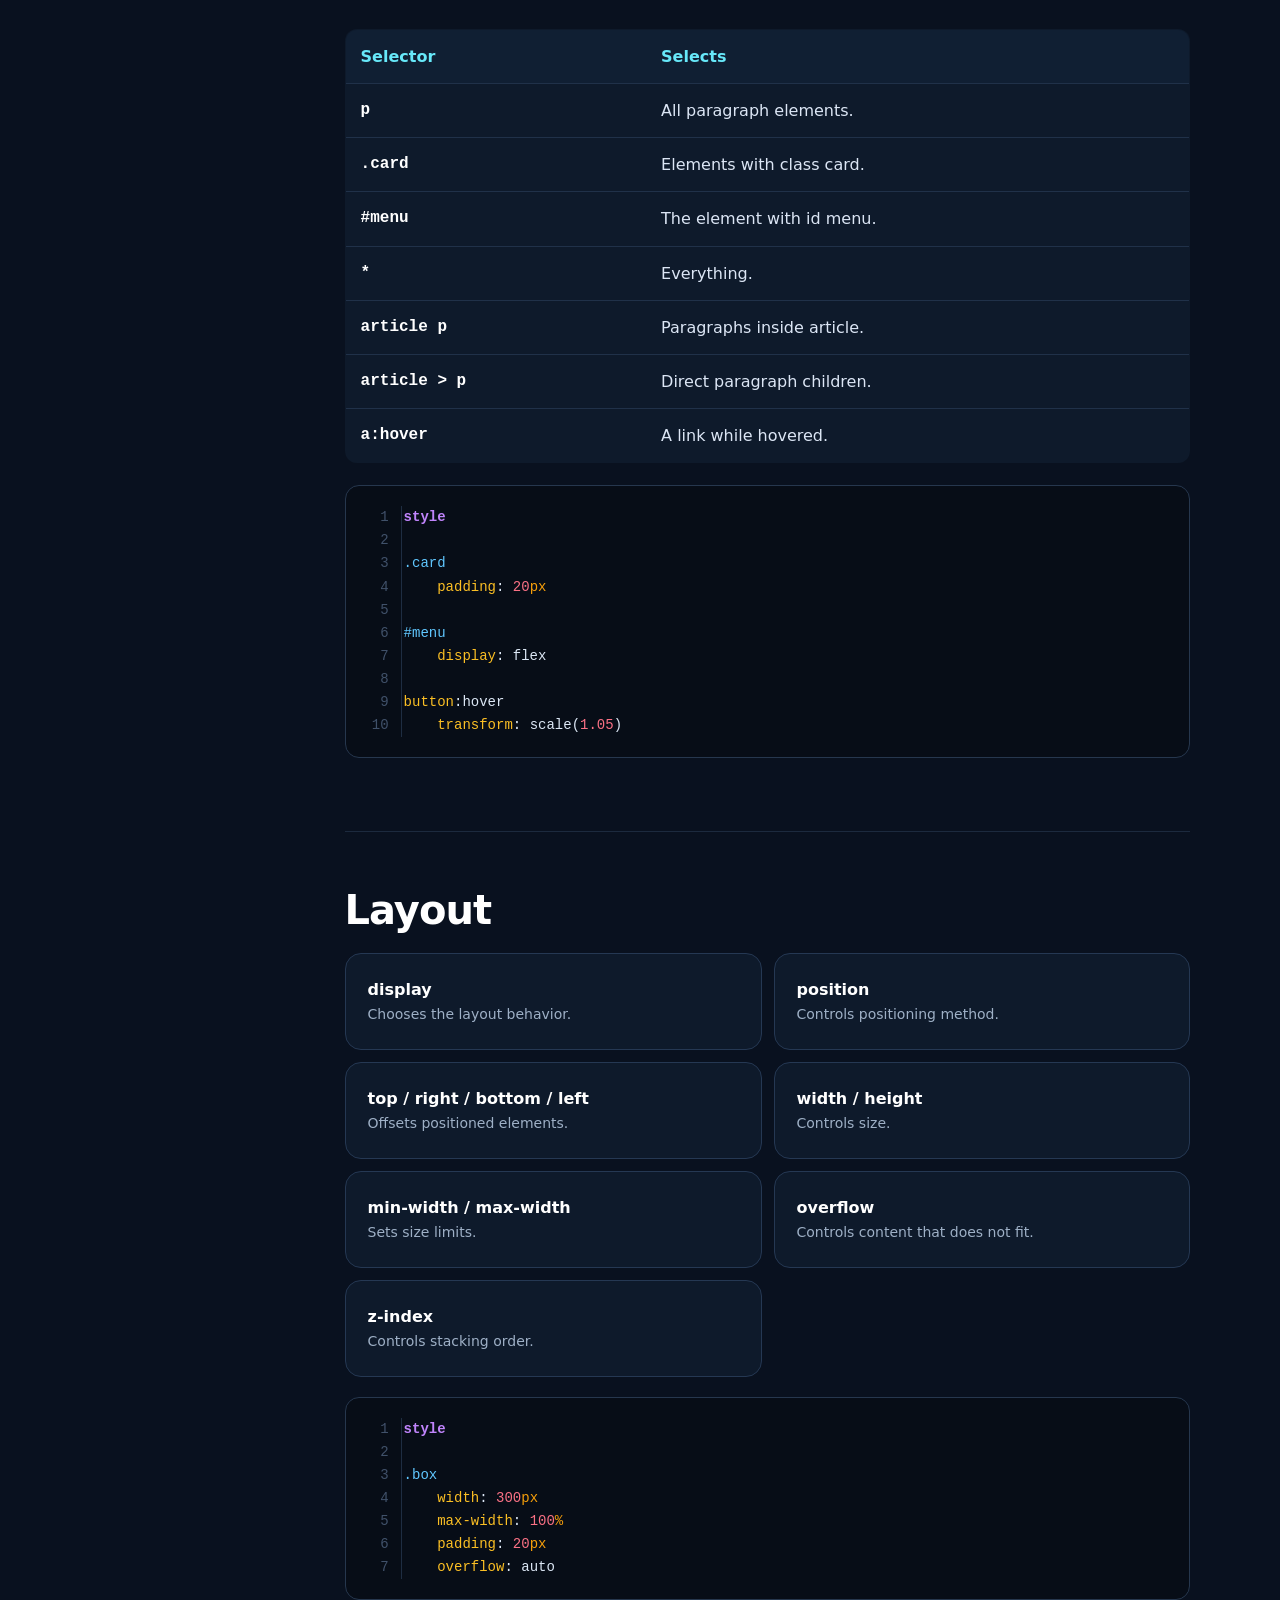
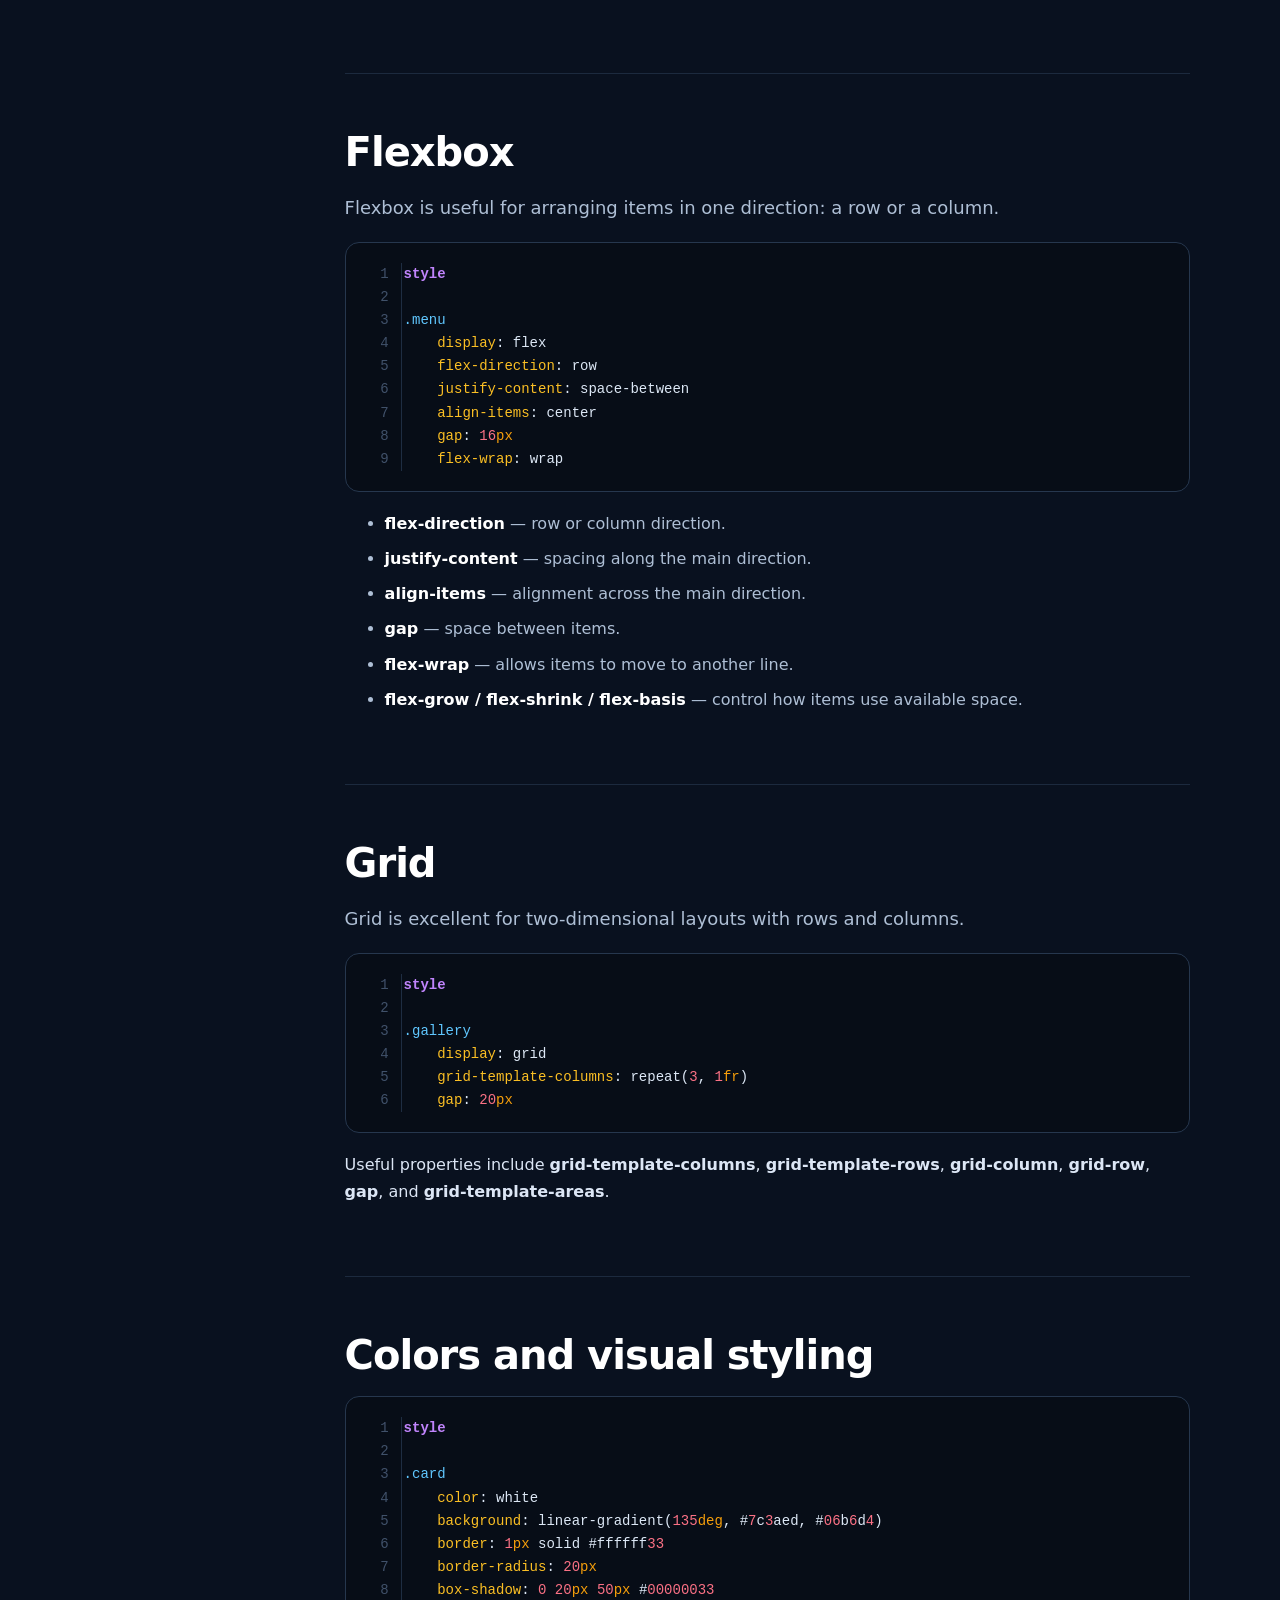
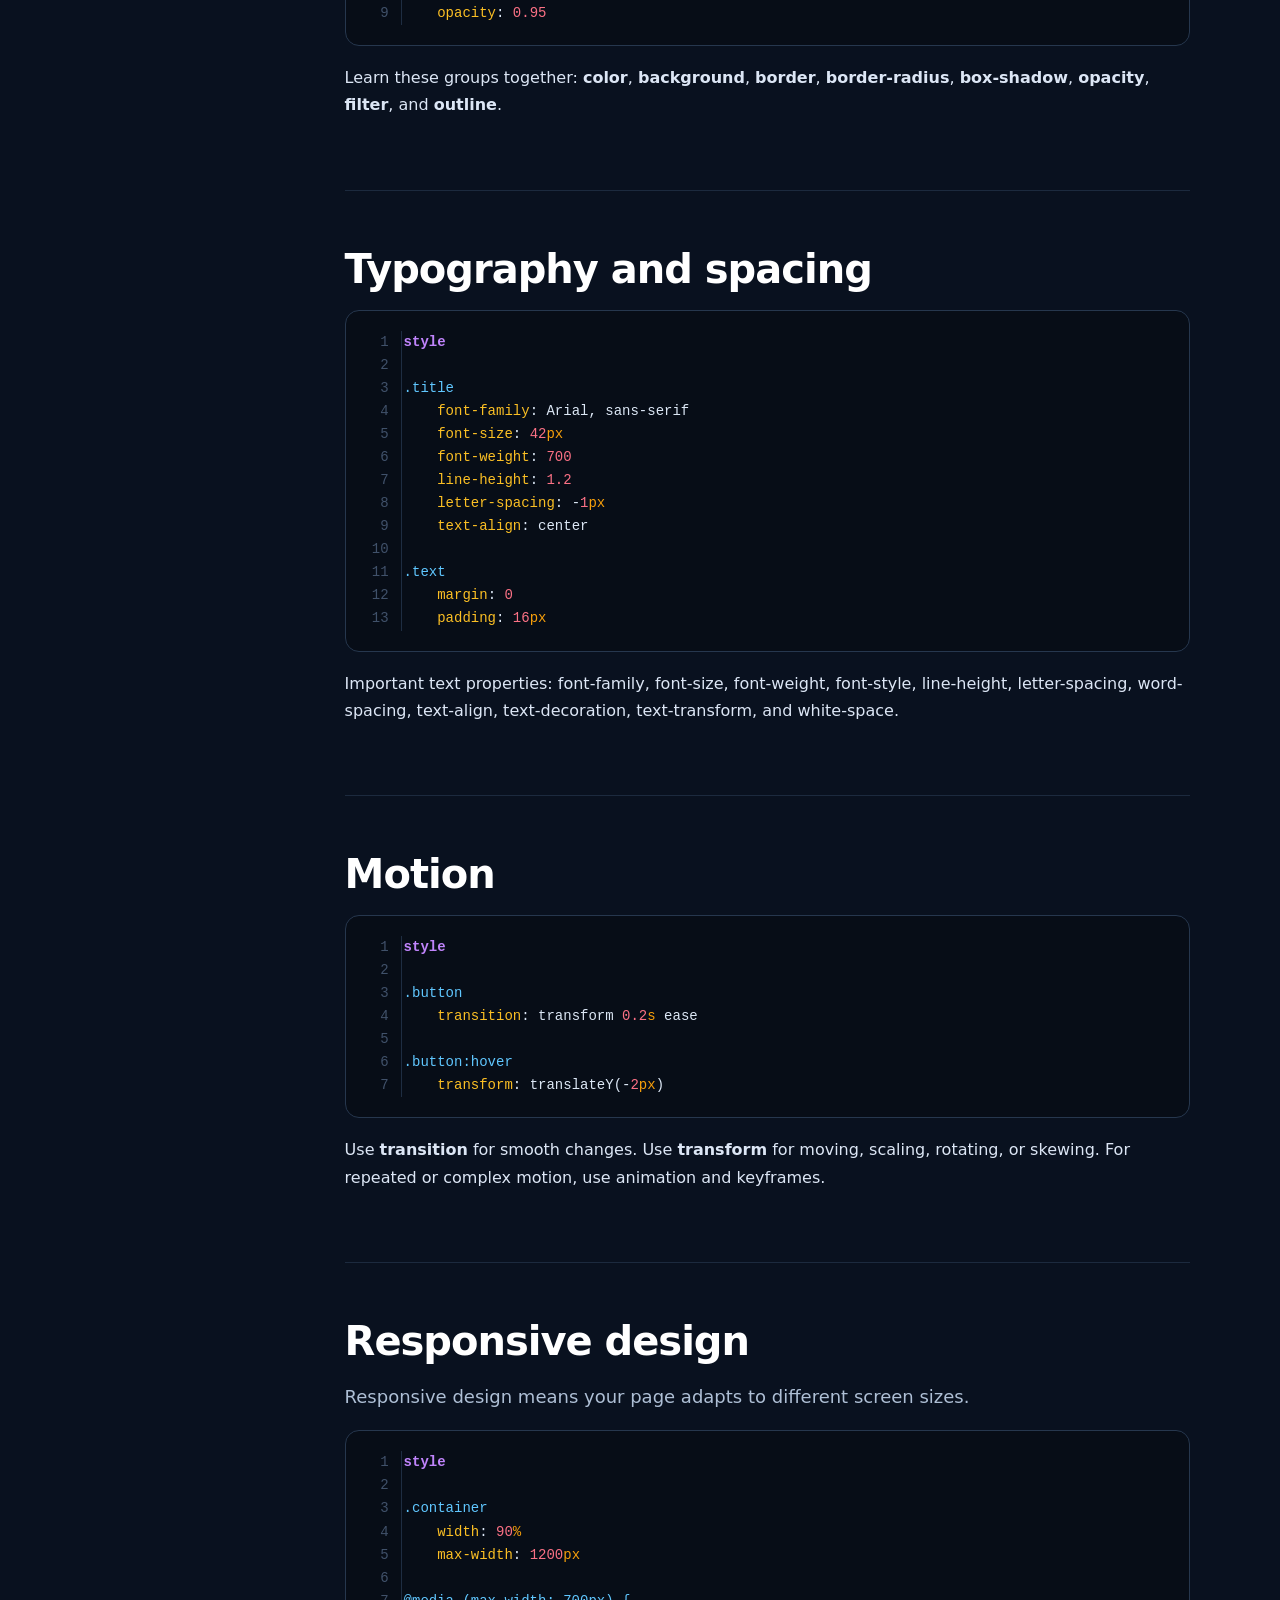
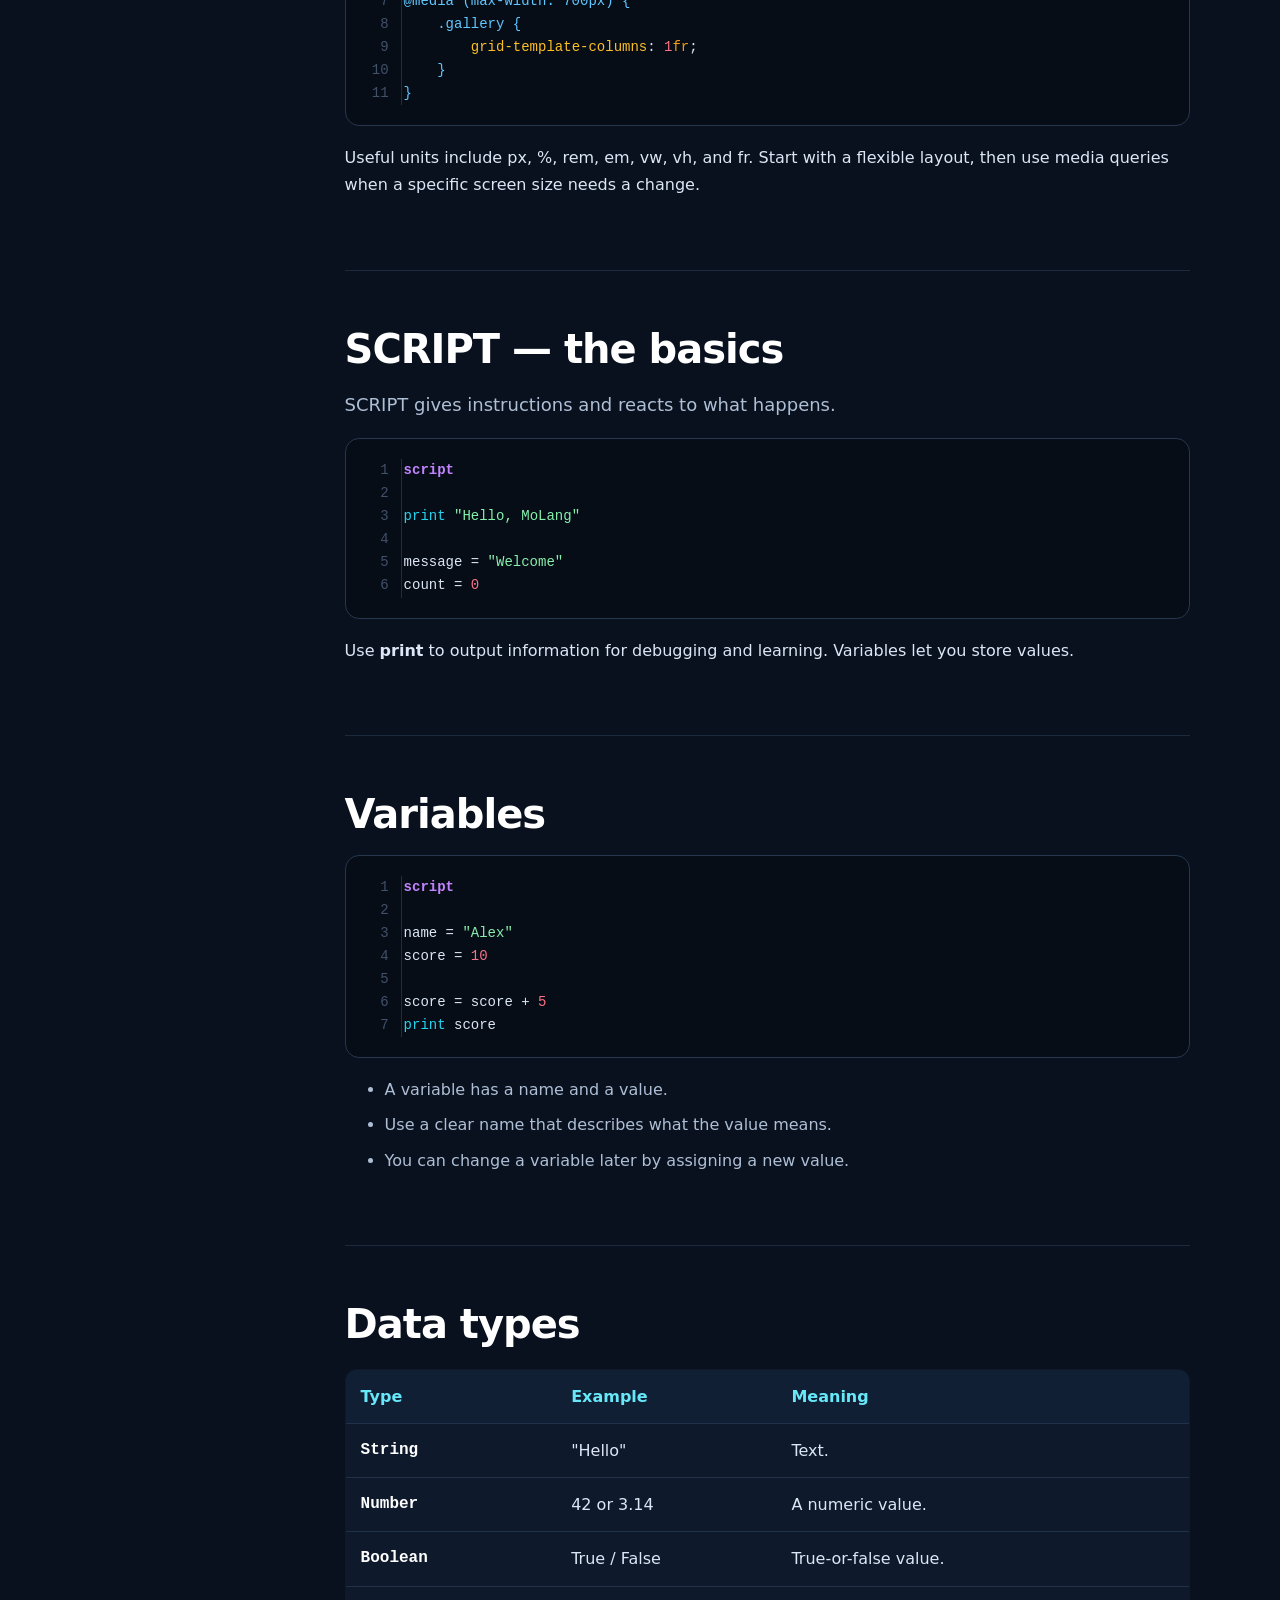
==== commit 3e763c79: "mmmmm" ====
--- a/learn_molang/index.html
+++ b/learn_molang/index.html
@@ -9,8 +9,8 @@
 <body>
 <header class="topbar">
   <button class="mobile-menu" id="mobileMenu" aria-label="Open menu">☰</button>
-  <div class="brand"><div class="logo">M<span>.</span></div><div><strong>MoLang</strong><small>ACADEMY</small></div></div>
-  <nav class="top-actions"><a href="#start">Start here</a><a href="#reference">Reference</a></nav>
+  <div class="brand"><div class="logo">M</div><div><strong>MoLang</strong><small>ACADEMY</small></div></div>
+  <nav class="top-actions"><a href="#start">Start here</a><a href="../playground/index.html">Molang playground</a></nav>
 </header>
 
 <div class="app">
